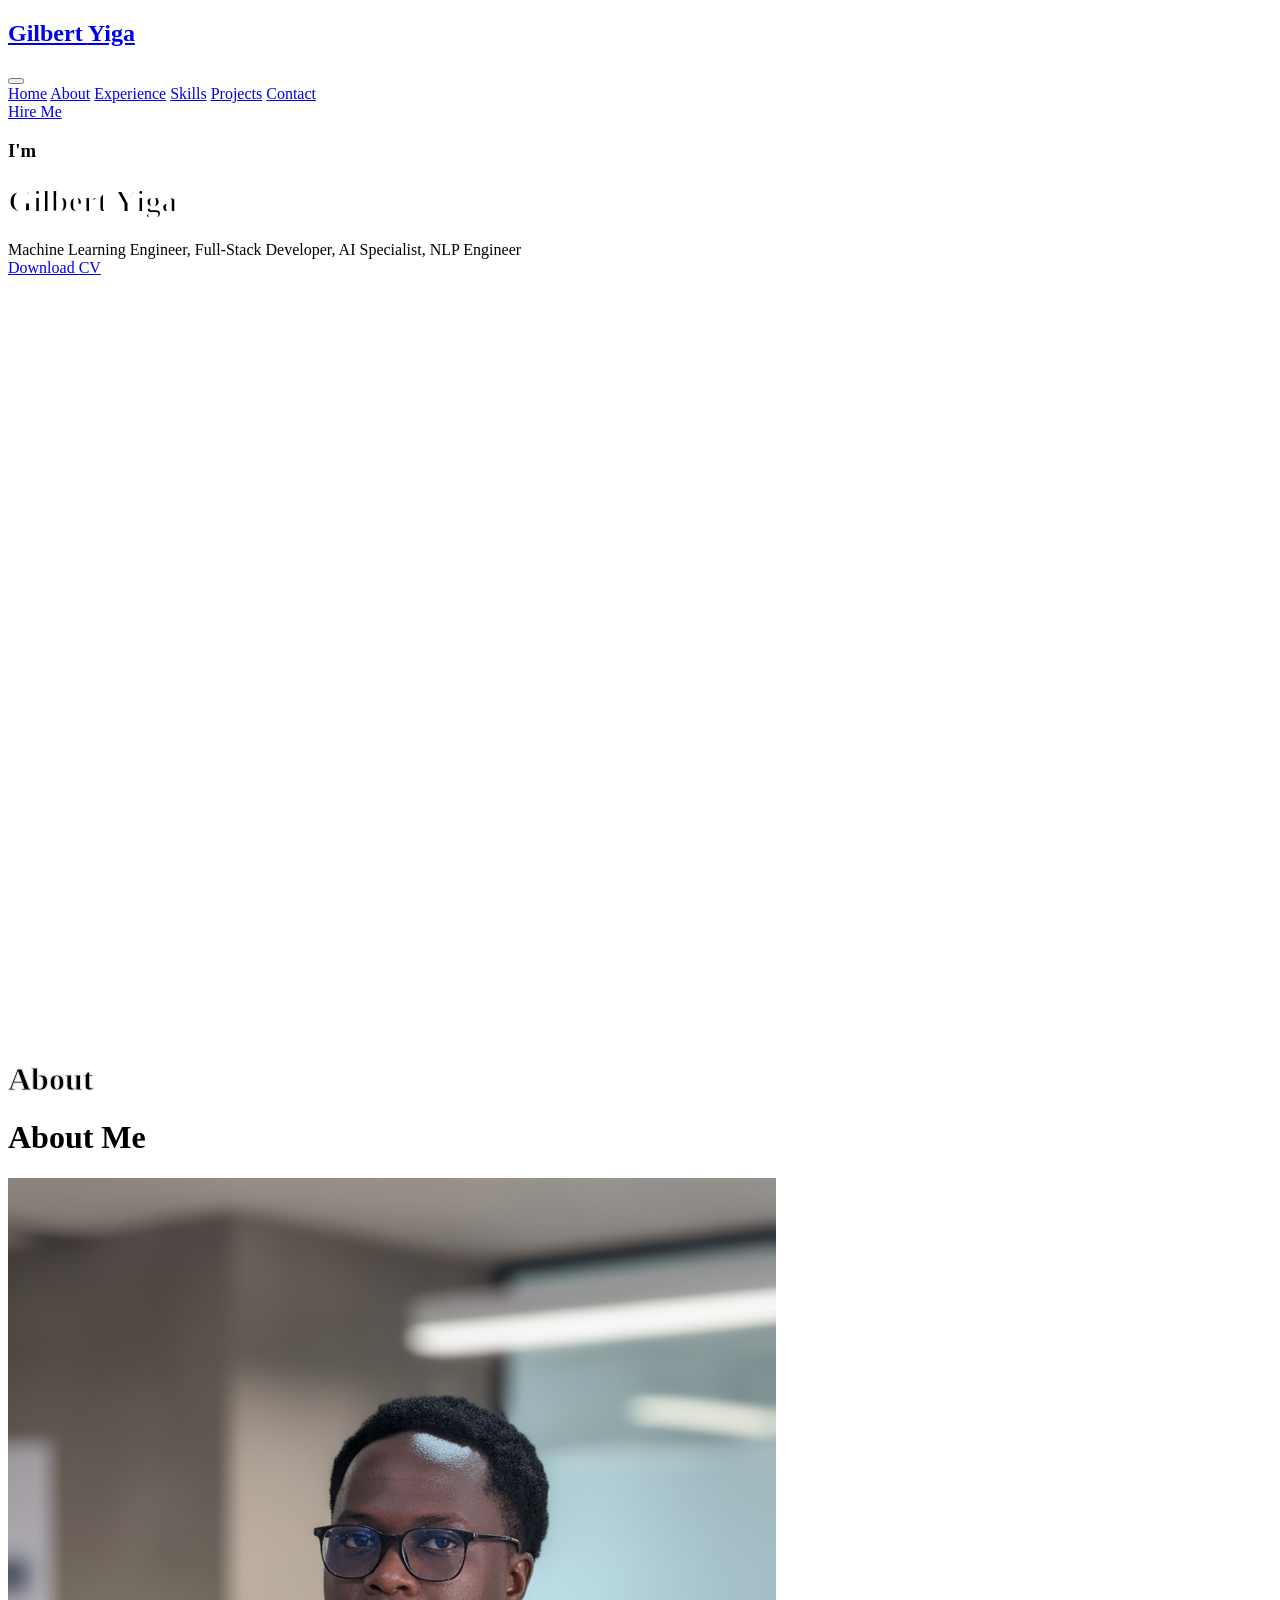
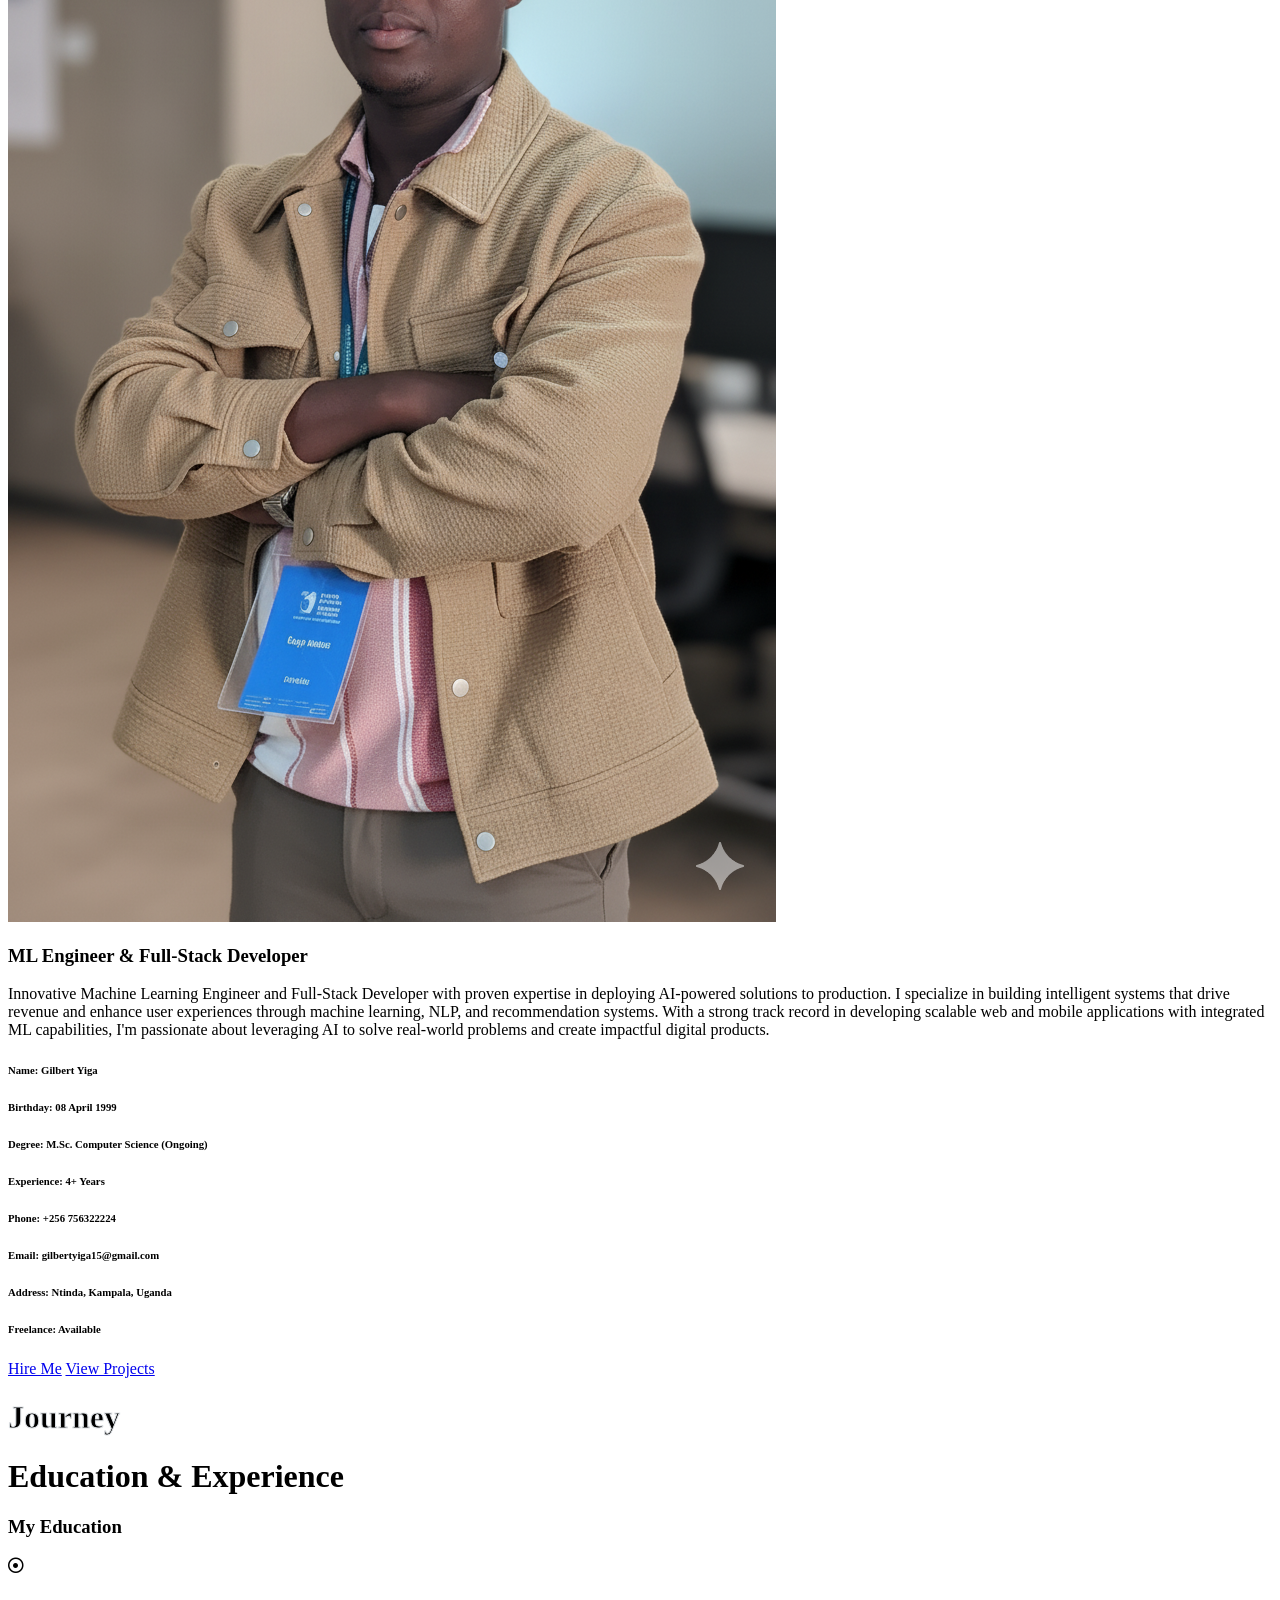
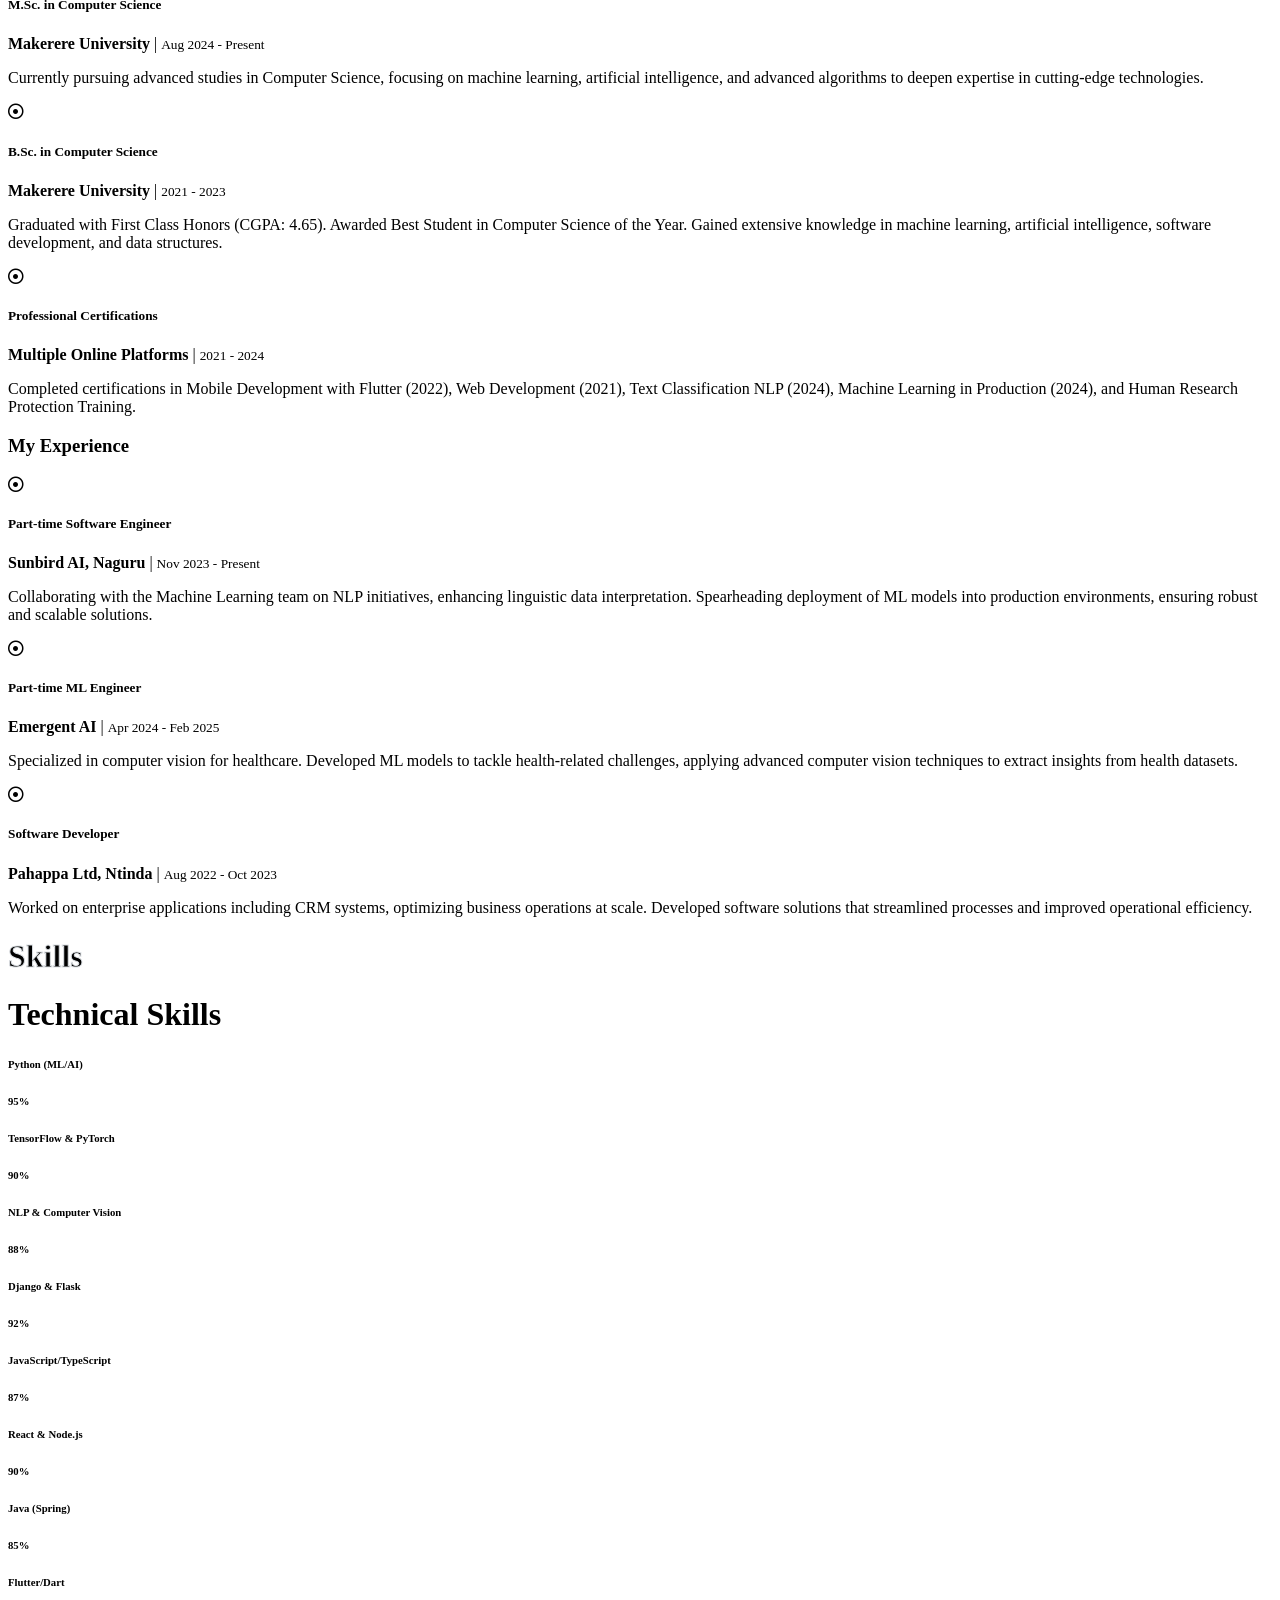
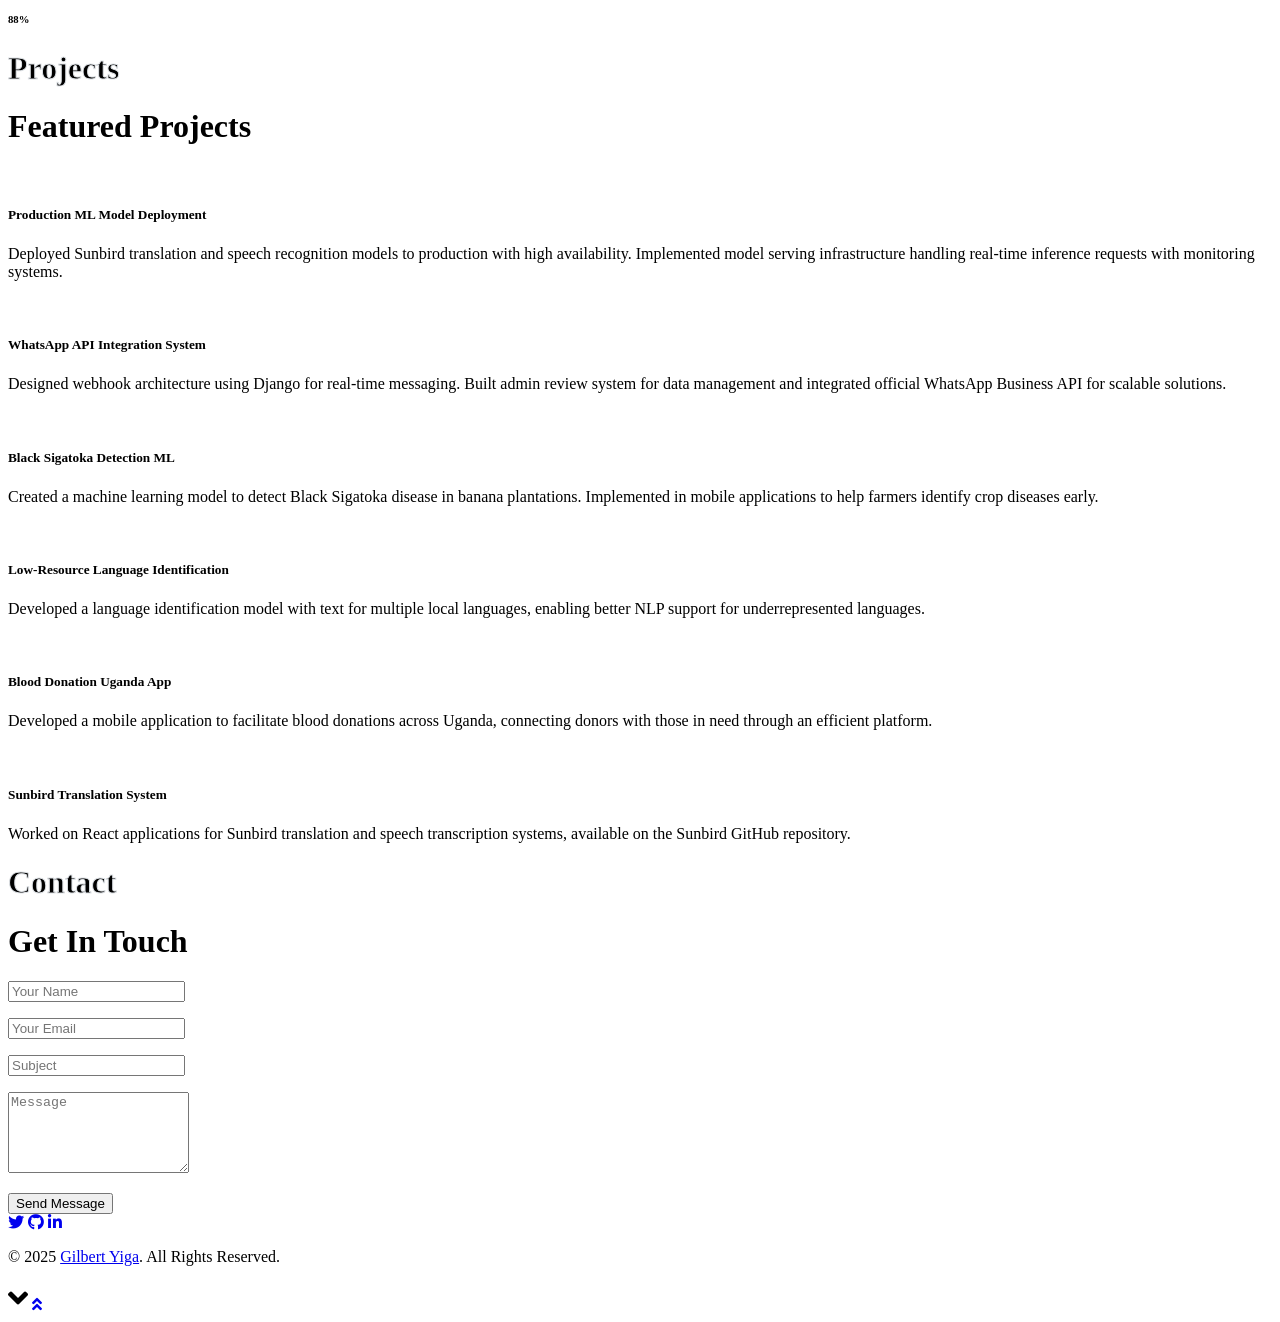
==== index.html @ 53ba6d3b "Photo update" ====
<!DOCTYPE html>
<html lang="en">

<head>
    <meta charset="utf-8">
    <title>Gilbert Yiga - ML Engineer & Full-Stack Developer</title>
    <meta content="width=device-width, initial-scale=1.0" name="viewport">
    <meta content="Gilbert Yiga, Machine Learning Engineer, Full-Stack Developer, AI, Uganda" name="keywords">
    <meta content="Portfolio of Gilbert Yiga - Machine Learning Engineer and Full-Stack Developer specializing in AI-powered solutions" name="description">

    <link href="img/yg.jpg" rel="icon">
    <link rel="preconnect" href="https://fonts.gstatic.com">
    <link href="https://fonts.googleapis.com/css2?family=Roboto:wght@300;400;500;700;900&display=swap" rel="stylesheet"> 
    <link href="https://cdnjs.cloudflare.com/ajax/libs/font-awesome/5.10.0/css/all.min.css" rel="stylesheet">
    <link href="lib/owlcarousel/assets/owl.carousel.min.css" rel="stylesheet">
    <link href="lib/lightbox/css/lightbox.min.css" rel="stylesheet">
    <link href="css/style.css" rel="stylesheet">
</head>

<body data-spy="scroll" data-target=".navbar" data-offset="51">
    <nav class="navbar fixed-top shadow-sm navbar-expand-lg bg-light navbar-light py-3 py-lg-0 px-lg-5">
        <a href="index.html" class="navbar-brand ml-lg-3">
            <h1 class="m-0 display-5"><span class="text-primary">Gilbert </span>Yiga</h1>
        </a>
        <button type="button" class="navbar-toggler" data-toggle="collapse" data-target="#navbarCollapse">
            <span class="navbar-toggler-icon"></span>
        </button>
        <div class="collapse navbar-collapse px-lg-3" id="navbarCollapse">
            <div class="navbar-nav m-auto py-0">
                <a href="#home" class="nav-item nav-link active">Home</a>
                <a href="#about" class="nav-item nav-link">About</a>
                <a href="#qualification" class="nav-item nav-link">Experience</a>
                <a href="#skill" class="nav-item nav-link">Skills</a>
                <a href="#projects" class="nav-item nav-link">Projects</a>
                <a href="#contact" class="nav-item nav-link">Contact</a>
            </div>
            <a href="mailto:gilbertyiga15@gmail.com" class="btn btn-outline-primary d-none d-lg-block">Hire Me</a>
        </div>
    </nav>

    <div class="container-fluid bg-primary d-flex align-items-center mb-5 py-5" id="home" style="min-height: 100vh;">
        <div class="container">
            <div class="row align-items-center">
                <!-- <div class="col-lg-5 px-5 pl-lg-0 pb-5 pb-lg-0">
                    <img class="img-fluid w-100 rounded-circle shadow-sm" src="img/my-head-shot.png" alt="Gilbert Yiga">
                </div> -->
                <div class="col-lg-7 text-center text-lg-left">
                    <h3 class="text-white font-weight-normal mb-3">I'm</h3>
                    <h1 class="display-3 text-uppercase text-primary mb-2" style="-webkit-text-stroke: 2px #ffffff;">Gilbert Yiga</h1>
                    <h1 class="typed-text-output d-inline font-weight-lighter text-white"></h1>
                    <div class="typed-text d-none">Machine Learning Engineer, Full-Stack Developer, AI Specialist, NLP Engineer</div>
                    <div class="d-flex align-items-center justify-content-center justify-content-lg-start pt-5">
                        <a href="yigagilbert_resume.pdf" class="btn btn-outline-light mr-5" download>Download CV</a>
                    </div>
                </div>
            </div>
        </div>
    </div>

    <div class="container-fluid py-5" id="about">
        <div class="container">
            <div class="position-relative d-flex align-items-center justify-content-center">
                <h1 class="display-1 text-uppercase text-white" style="-webkit-text-stroke: 1px #dee2e6;">About</h1>
                <h1 class="position-absolute text-uppercase text-primary">About Me</h1>
            </div>
            <div class="row align-items-center">
                <div class="col-lg-5 pb-4 pb-lg-0">
                    <img class="img-fluid rounded w-100" src="img/my-head-shot.png" alt="Gilbert Yiga">
                </div>
                <div class="col-lg-7">
                    <h3 class="mb-4">ML Engineer & Full-Stack Developer</h3>
                    <p>Innovative Machine Learning Engineer and Full-Stack Developer with proven expertise in deploying AI-powered solutions to production. I specialize in building intelligent systems that drive revenue and enhance user experiences through machine learning, NLP, and recommendation systems. With a strong track record in developing scalable web and mobile applications with integrated ML capabilities, I'm passionate about leveraging AI to solve real-world problems and create impactful digital products.</p>
                    <div class="row mb-3">
                        <div class="col-sm-6 py-2"><h6>Name: <span class="text-secondary">Gilbert Yiga</span></h6></div>
                        <div class="col-sm-6 py-2"><h6>Birthday: <span class="text-secondary">08 April 1999</span></h6></div>
                        <div class="col-sm-6 py-2"><h6>Degree: <span class="text-secondary">M.Sc. Computer Science (Ongoing)</span></h6></div>
                        <div class="col-sm-6 py-2"><h6>Experience: <span class="text-secondary">4+ Years</span></h6></div>
                        <div class="col-sm-6 py-2"><h6>Phone: <span class="text-secondary">+256 756322224</span></h6></div>
                        <div class="col-sm-6 py-2"><h6>Email: <span class="text-secondary">gilbertyiga15@gmail.com</span></h6></div>
                        <div class="col-sm-6 py-2"><h6>Address: <span class="text-secondary">Ntinda, Kampala, Uganda</span></h6></div>
                        <div class="col-sm-6 py-2"><h6>Freelance: <span class="text-secondary">Available</span></h6></div>
                    </div>
                    <a href="mailto:gilbertyiga15@gmail.com" class="btn btn-outline-primary mr-4">Hire Me</a>
                    <a href="#projects" class="btn btn-outline-primary">View Projects</a>
                </div>
            </div>
        </div>
    </div>

    <div class="container-fluid py-5" id="qualification">
        <div class="container">
            <div class="position-relative d-flex align-items-center justify-content-center">
                <h1 class="display-1 text-uppercase text-white" style="-webkit-text-stroke: 1px #dee2e6;">Journey</h1>
                <h1 class="position-absolute text-uppercase text-primary">Education & Experience</h1>
            </div>
            <div class="row align-items-center">
                <div class="col-lg-6">
                    <h3 class="mb-4">My Education</h3>
                    <div class="border-left border-primary pt-2 pl-4 ml-2">
                        <div class="position-relative mb-4">
                            <i class="far fa-dot-circle text-primary position-absolute" style="top: 2px; left: -32px;"></i>
                            <h5 class="font-weight-bold mb-1">M.Sc. in Computer Science</h5>
                            <p class="mb-2"><strong>Makerere University</strong> | <small>Aug 2024 - Present</small></p>
                            <p>Currently pursuing advanced studies in Computer Science, focusing on machine learning, artificial intelligence, and advanced algorithms to deepen expertise in cutting-edge technologies.</p>
                        </div>
                        <div class="position-relative mb-4">
                            <i class="far fa-dot-circle text-primary position-absolute" style="top: 2px; left: -32px;"></i>
                            <h5 class="font-weight-bold mb-1">B.Sc. in Computer Science</h5>
                            <p class="mb-2"><strong>Makerere University</strong> | <small>2021 - 2023</small></p>
                            <p>Graduated with First Class Honors (CGPA: 4.65). Awarded Best Student in Computer Science of the Year. Gained extensive knowledge in machine learning, artificial intelligence, software development, and data structures.</p>
                        </div>
                        <div class="position-relative mb-4">
                            <i class="far fa-dot-circle text-primary position-absolute" style="top: 2px; left: -32px;"></i>
                            <h5 class="font-weight-bold mb-1">Professional Certifications</h5>
                            <p class="mb-2"><strong>Multiple Online Platforms</strong> | <small>2021 - 2024</small></p>
                            <p>Completed certifications in Mobile Development with Flutter (2022), Web Development (2021), Text Classification NLP (2024), Machine Learning in Production (2024), and Human Research Protection Training.</p>
                        </div>
                    </div>
                </div>
                <div class="col-lg-6">
                    <h3 class="mb-4">My Experience</h3>
                    <div class="border-left border-primary pt-2 pl-4 ml-2">
                        <div class="position-relative mb-4">
                            <i class="far fa-dot-circle text-primary position-absolute" style="top: 2px; left: -32px;"></i>
                            <h5 class="font-weight-bold mb-1">Part-time Software Engineer</h5>
                            <p class="mb-2"><strong>Sunbird AI, Naguru</strong> | <small>Nov 2023 - Present</small></p>
                            <p>Collaborating with the Machine Learning team on NLP initiatives, enhancing linguistic data interpretation. Spearheading deployment of ML models into production environments, ensuring robust and scalable solutions.</p>
                        </div>
                        <div class="position-relative mb-4">
                            <i class="far fa-dot-circle text-primary position-absolute" style="top: 2px; left: -32px;"></i>
                            <h5 class="font-weight-bold mb-1">Part-time ML Engineer</h5>
                            <p class="mb-2"><strong>Emergent AI</strong> | <small>Apr 2024 - Feb 2025</small></p>
                            <p>Specialized in computer vision for healthcare. Developed ML models to tackle health-related challenges, applying advanced computer vision techniques to extract insights from health datasets.</p>
                        </div>
                        <div class="position-relative mb-4">
                            <i class="far fa-dot-circle text-primary position-absolute" style="top: 2px; left: -32px;"></i>
                            <h5 class="font-weight-bold mb-1">Software Developer</h5>
                            <p class="mb-2"><strong>Pahappa Ltd, Ntinda</strong> | <small>Aug 2022 - Oct 2023</small></p>
                            <p>Worked on enterprise applications including CRM systems, optimizing business operations at scale. Developed software solutions that streamlined processes and improved operational efficiency.</p>
                        </div>
                    </div>
                </div>
            </div>
        </div>
    </div>

    <div class="container-fluid py-5" id="skill">
        <div class="container">
            <div class="position-relative d-flex align-items-center justify-content-center">
                <h1 class="display-1 text-uppercase text-white" style="-webkit-text-stroke: 1px #dee2e6;">Skills</h1>
                <h1 class="position-absolute text-uppercase text-primary">Technical Skills</h1>
            </div>
            <div class="row align-items-center">
                <div class="col-md-6">
                    <div class="skill mb-4">
                        <div class="d-flex justify-content-between">
                            <h6 class="font-weight-bold">Python (ML/AI)</h6>
                            <h6 class="font-weight-bold">95%</h6>
                        </div>
                        <div class="progress">
                            <div class="progress-bar bg-primary" role="progressbar" aria-valuenow="95" aria-valuemin="0" aria-valuemax="100"></div>
                        </div>
                    </div>
                    <div class="skill mb-4">
                        <div class="d-flex justify-content-between">
                            <h6 class="font-weight-bold">TensorFlow & PyTorch</h6>
                            <h6 class="font-weight-bold">90%</h6>
                        </div>
                        <div class="progress">
                            <div class="progress-bar bg-warning" role="progressbar" aria-valuenow="90" aria-valuemin="0" aria-valuemax="100"></div>
                        </div>
                    </div>
                    <div class="skill mb-4">
                        <div class="d-flex justify-content-between">
                            <h6 class="font-weight-bold">NLP & Computer Vision</h6>
                            <h6 class="font-weight-bold">88%</h6>
                        </div>
                        <div class="progress">
                            <div class="progress-bar bg-danger" role="progressbar" aria-valuenow="88" aria-valuemin="0" aria-valuemax="100"></div>
                        </div>
                    </div>
                    <div class="skill mb-4">
                        <div class="d-flex justify-content-between">
                            <h6 class="font-weight-bold">Django & Flask</h6>
                            <h6 class="font-weight-bold">92%</h6>
                        </div>
                        <div class="progress">
                            <div class="progress-bar bg-primary" role="progressbar" aria-valuenow="92" aria-valuemin="0" aria-valuemax="100"></div>
                        </div>
                    </div>
                </div>
                <div class="col-md-6">
                    <div class="skill mb-4">
                        <div class="d-flex justify-content-between">
                            <h6 class="font-weight-bold">JavaScript/TypeScript</h6>
                            <h6 class="font-weight-bold">87%</h6>
                        </div>
                        <div class="progress">
                            <div class="progress-bar bg-danger" role="progressbar" aria-valuenow="87" aria-valuemin="0" aria-valuemax="100"></div>
                        </div>
                    </div>
                    <div class="skill mb-4">
                        <div class="d-flex justify-content-between">
                            <h6 class="font-weight-bold">React & Node.js</h6>
                            <h6 class="font-weight-bold">90%</h6>
                        </div>
                        <div class="progress">
                            <div class="progress-bar bg-dark" role="progressbar" aria-valuenow="90" aria-valuemin="0" aria-valuemax="100"></div>
                        </div>
                    </div>
                    <div class="skill mb-4">
                        <div class="d-flex justify-content-between">
                            <h6 class="font-weight-bold">Java (Spring)</h6>
                            <h6 class="font-weight-bold">85%</h6>
                        </div>
                        <div class="progress">
                            <div class="progress-bar bg-info" role="progressbar" aria-valuenow="85" aria-valuemin="0" aria-valuemax="100"></div>
                        </div>
                    </div>
                    <div class="skill mb-4">
                        <div class="d-flex justify-content-between">
                            <h6 class="font-weight-bold">Flutter/Dart</h6>
                            <h6 class="font-weight-bold">88%</h6>
                        </div>
                        <div class="progress">
                            <div class="progress-bar bg-primary" role="progressbar" aria-valuenow="88" aria-valuemin="0" aria-valuemax="100"></div>
                        </div>
                    </div>
                </div>
            </div>
        </div>
    </div>

    <div class="container-fluid pt-5 pb-3" id="projects">
        <div class="container">
            <div class="position-relative d-flex align-items-center justify-content-center">
                <h1 class="display-1 text-uppercase text-white" style="-webkit-text-stroke: 1px #dee2e6;">Projects</h1>
                <h1 class="position-absolute text-uppercase text-primary">Featured Projects</h1>
            </div>
            <div class="row">
                <div class="col-lg-4 mb-5">
                    <div class="position-relative mb-4">
                        <img class="img-fluid rounded w-100" src="img/blog-1.jpg" alt="">
                    </div>
                    <h5 class="font-weight-medium mb-3">Production ML Model Deployment</h5>
                    <p>Deployed Sunbird translation and speech recognition models to production with high availability. Implemented model serving infrastructure handling real-time inference requests with monitoring systems.</p>
                </div>
                <div class="col-lg-4 mb-5">
                    <div class="position-relative mb-4">
                        <img class="img-fluid rounded w-100" src="img/blog-2.jpg" alt="">
                    </div>
                    <h5 class="font-weight-medium mb-3">WhatsApp API Integration System</h5>
                    <p>Designed webhook architecture using Django for real-time messaging. Built admin review system for data management and integrated official WhatsApp Business API for scalable solutions.</p>
                </div>
                <div class="col-lg-4 mb-5">
                    <div class="position-relative mb-4">
                        <img class="img-fluid rounded w-100" src="img/blog-3.jpg" alt="">
                    </div>
                    <h5 class="font-weight-medium mb-3">Black Sigatoka Detection ML</h5>
                    <p>Created a machine learning model to detect Black Sigatoka disease in banana plantations. Implemented in mobile applications to help farmers identify crop diseases early.</p>
                </div>
                <div class="col-lg-4 mb-5">
                    <div class="position-relative mb-4">
                        <img class="img-fluid rounded w-100" src="img/portfolio-4.jpg" alt="">
                    </div>
                    <h5 class="font-weight-medium mb-3">Low-Resource Language Identification</h5>
                    <p>Developed a language identification model with text for multiple local languages, enabling better NLP support for underrepresented languages.</p>
                </div>
                <div class="col-lg-4 mb-5">
                    <div class="position-relative mb-4">
                        <img class="img-fluid rounded w-100" src="img/portfolio-5.jpg" alt="">
                    </div>
                    <h5 class="font-weight-medium mb-3">Blood Donation Uganda App</h5>
                    <p>Developed a mobile application to facilitate blood donations across Uganda, connecting donors with those in need through an efficient platform.</p>
                </div>
                <div class="col-lg-4 mb-5">
                    <div class="position-relative mb-4">
                        <img class="img-fluid rounded w-100" src="img/portfolio-6.jpg" alt="">
                    </div>
                    <h5 class="font-weight-medium mb-3">Sunbird Translation System</h5>
                    <p>Worked on React applications for Sunbird translation and speech transcription systems, available on the Sunbird GitHub repository.</p>
                </div>
            </div>
        </div>
    </div>

    <div class="container-fluid py-5" id="contact">
        <div class="container">
            <div class="position-relative d-flex align-items-center justify-content-center">
                <h1 class="display-1 text-uppercase text-white" style="-webkit-text-stroke: 1px #dee2e6;">Contact</h1>
                <h1 class="position-absolute text-uppercase text-primary">Get In Touch</h1>
            </div>
            <div class="row justify-content-center">
                <div class="col-lg-8">
                    <div class="contact-form text-center">
                        <div id="success"></div>
                        <form name="sentMessage" id="contactForm" novalidate="novalidate">
                            <div class="form-row">
                                <div class="control-group col-sm-6">
                                    <input type="text" class="form-control p-4" id="name" placeholder="Your Name"
                                        required="required" data-validation-required-message="Please enter your name" />
                                    <p class="help-block text-danger"></p>
                                </div>
                                <div class="control-group col-sm-6">
                                    <input type="email" class="form-control p-4" id="email" placeholder="Your Email"
                                        required="required" data-validation-required-message="Please enter your email" />
                                    <p class="help-block text-danger"></p>
                                </div>
                            </div>
                            <div class="control-group">
                                <input type="text" class="form-control p-4" id="subject" placeholder="Subject"
                                    required="required" data-validation-required-message="Please enter a subject" />
                                <p class="help-block text-danger"></p>
                            </div>
                            <div class="control-group">
                                <textarea class="form-control py-3 px-4" rows="5" id="message" placeholder="Message"
                                    required="required"
                                    data-validation-required-message="Please enter your message"></textarea>
                                <p class="help-block text-danger"></p>
                            </div>
                            <div>
                                <button class="btn btn-outline-primary" type="submit" id="sendMessageButton">Send Message</button>
                            </div>
                        </form>
                    </div>
                </div>
            </div>
        </div>
    </div>

    <div class="container-fluid bg-primary text-white mt-5 py-5 px-sm-3 px-md-5">
        <div class="container text-center py-5">
            <div class="d-flex justify-content-center mb-4">
                <a class="btn btn-light btn-social mr-2" href="https://x.com/gilbert_yiga_" target="_blank"><i class="fab fa-twitter"></i></a>
                <a class="btn btn-light btn-social mr-2" href="https://github.com/yigagilbert" target="_blank"><i class="fab fa-github"></i></a>
                <a class="btn btn-light btn-social mr-2" href="https://www.linkedin.com/in/yiga-gilbert-a5ab6b239/" target="_blank"><i class="fab fa-linkedin-in"></i></a>
            </div>
            <p class="m-0">&copy; 2025 <a class="text-white font-weight-bold" href="#">Gilbert Yiga</a>. All Rights Reserved.</p>
        </div>
    </div>

    <i class="fa fa-2x fa-angle-down text-white scroll-to-bottom"></i>
    <a href="#" class="btn btn-outline-dark px-0 back-to-top"><i class="fa fa-angle-double-up"></i></a>

    <script src="https://code.jquery.com/jquery-3.4.1.min.js"></script>
    <script src="https://stackpath.bootstrapcdn.com/bootstrap/4.4.1/js/bootstrap.bundle.min.js"></script>
    <script src="https://cdn.jsdelivr.net/npm/@emailjs/browser@3/dist/email.min.js"></script>
    <script src="lib/typed/typed.min.js"></script>
    <script src="lib/easing/easing.min.js"></script>
    <script src="lib/waypoints/waypoints.min.js"></script>
    <script src="lib/owlcarousel/owl.carousel.min.js"></script>
    <script src="lib/isotope/isotope.pkgd.min.js"></script>
    <script src="lib/lightbox/js/lightbox.min.js"></script>
    <script src="mail/jqBootstrapValidation.min.js"></script>
    <script src="mail/contact.js"></script>
    <script src="js/main.js"></script>
</body>

</html>
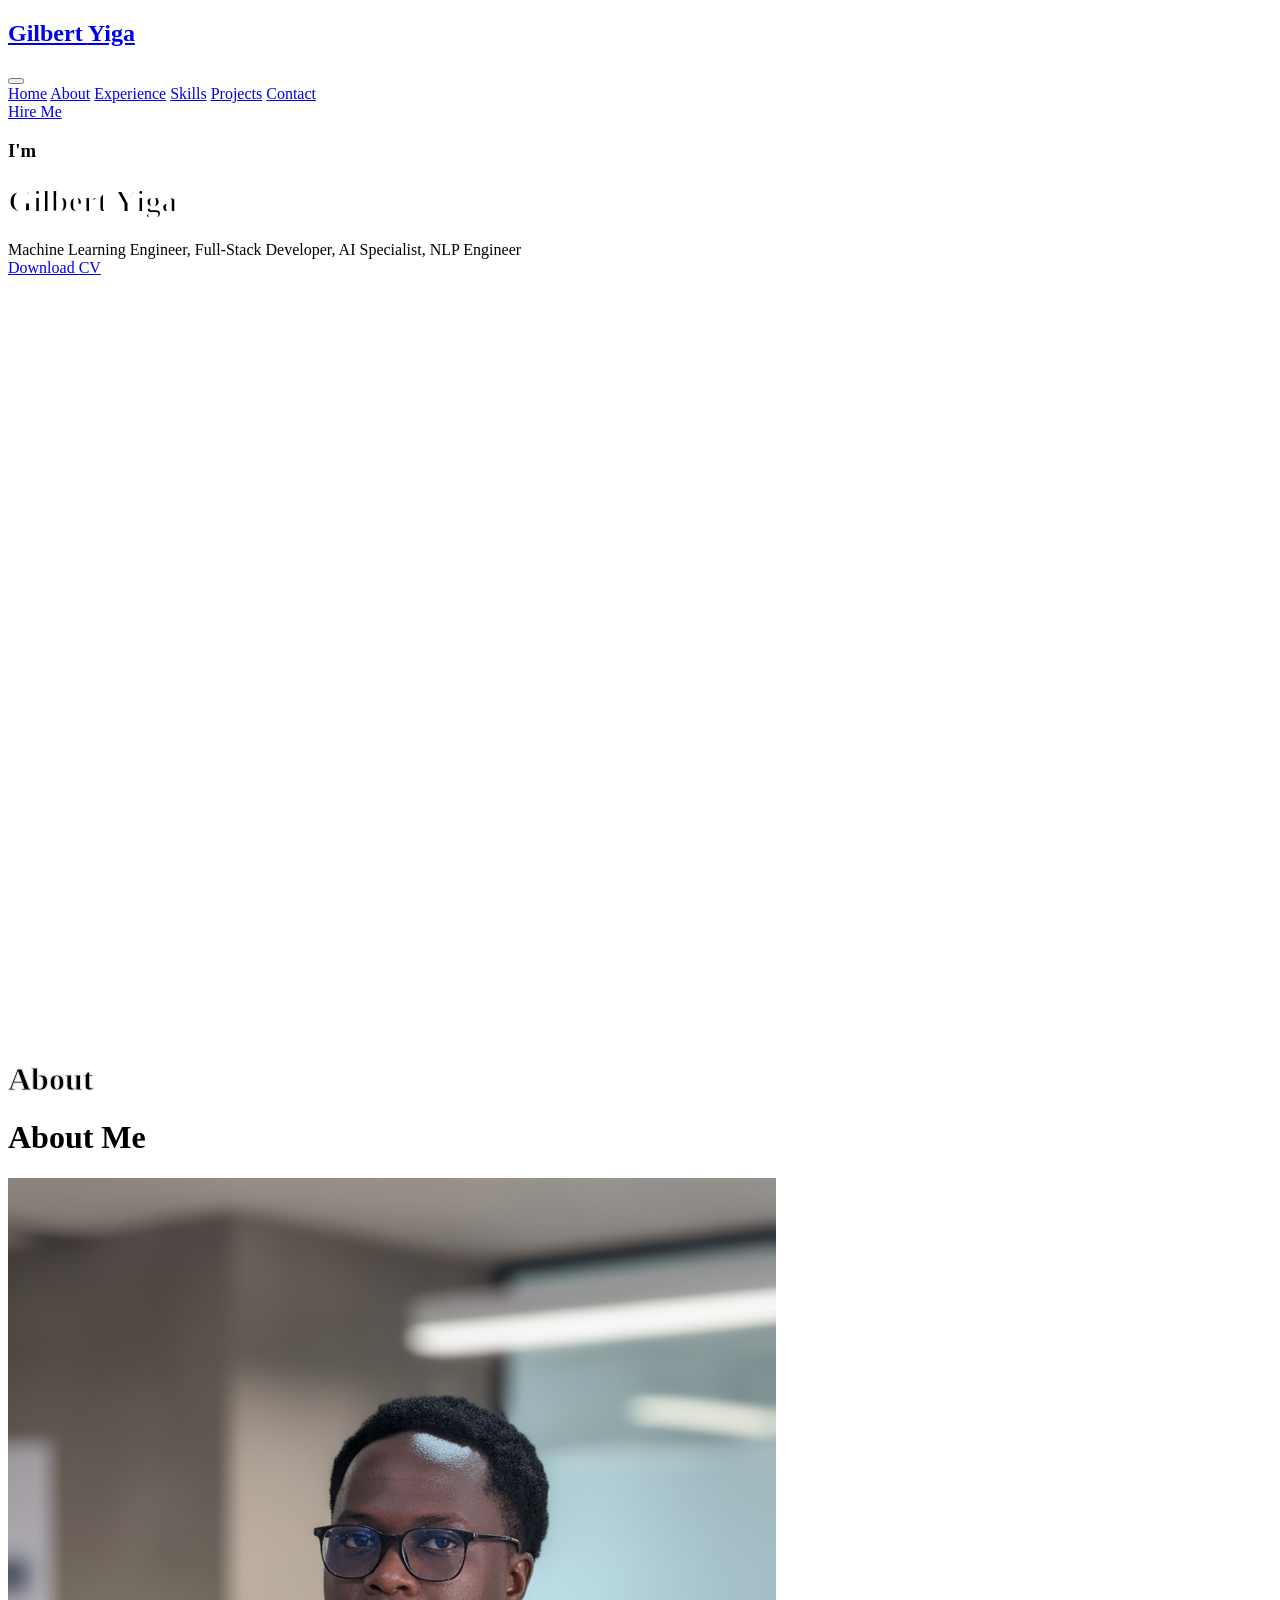
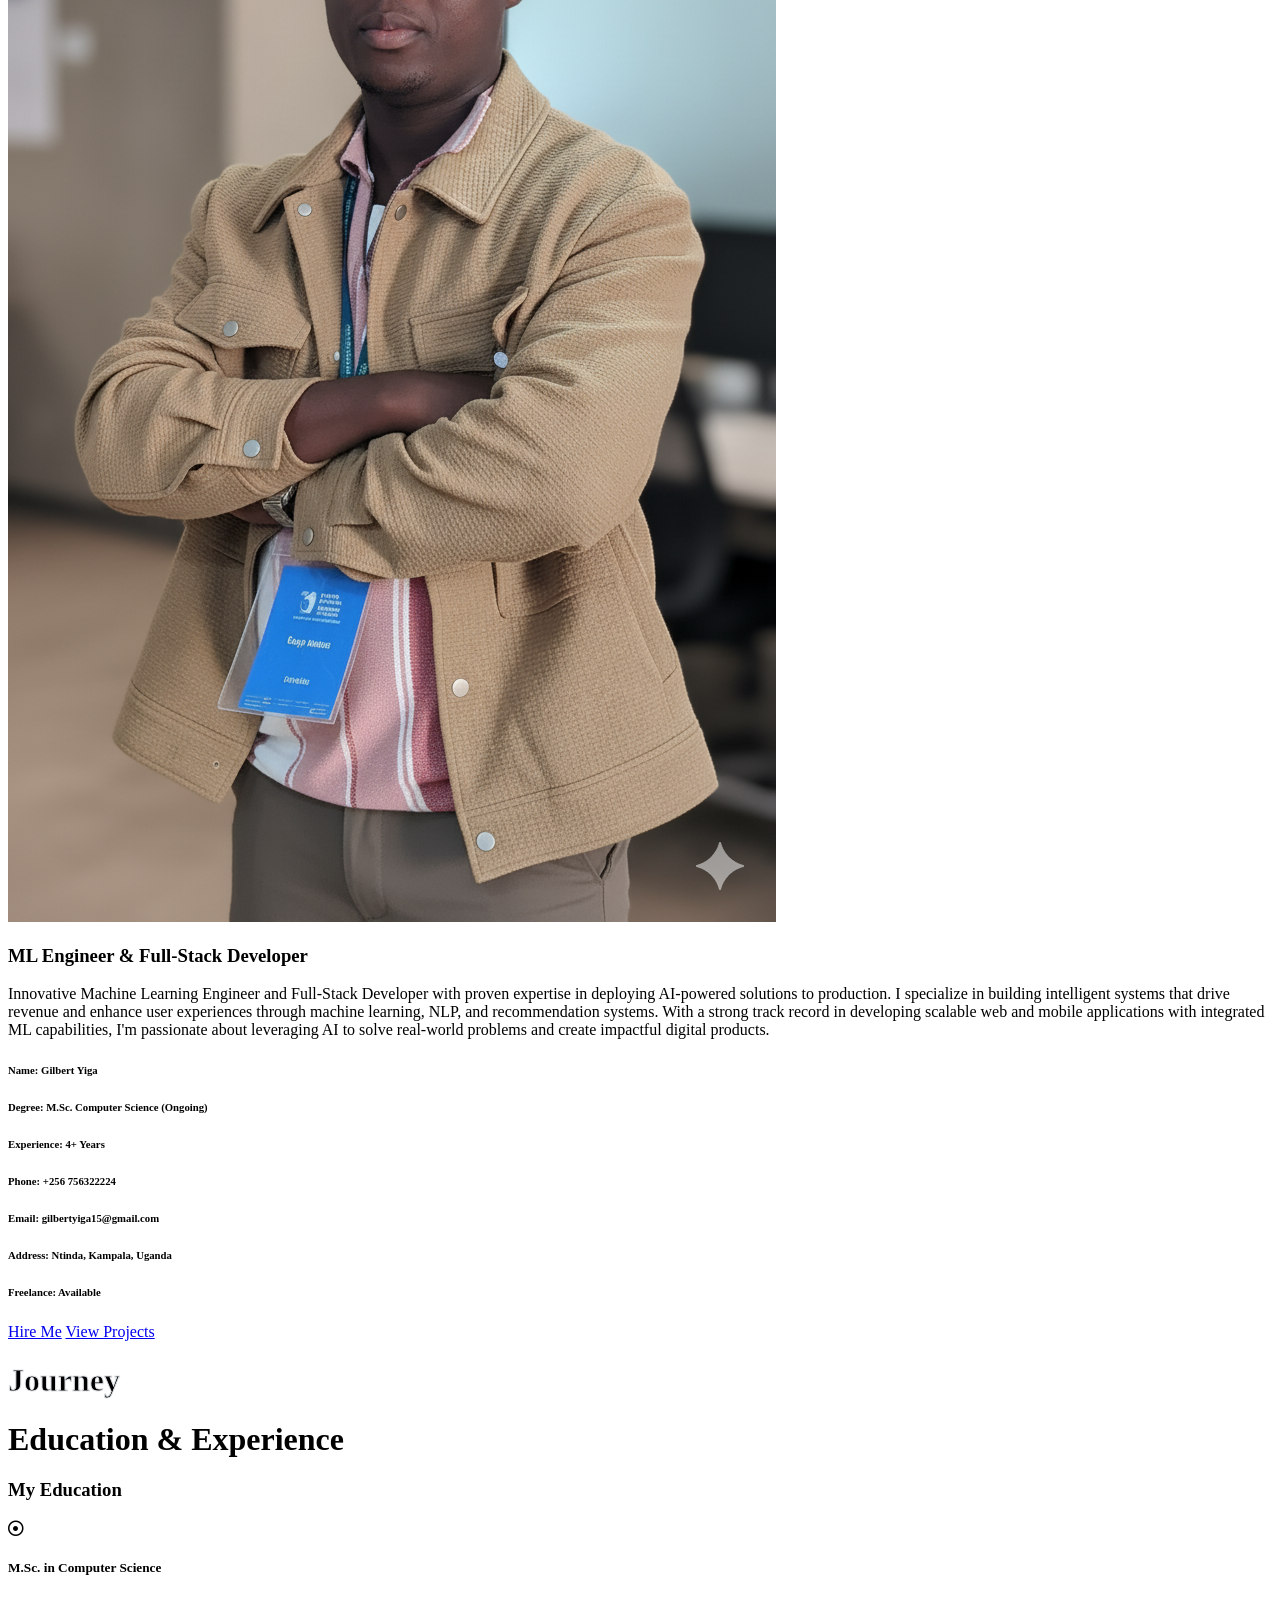
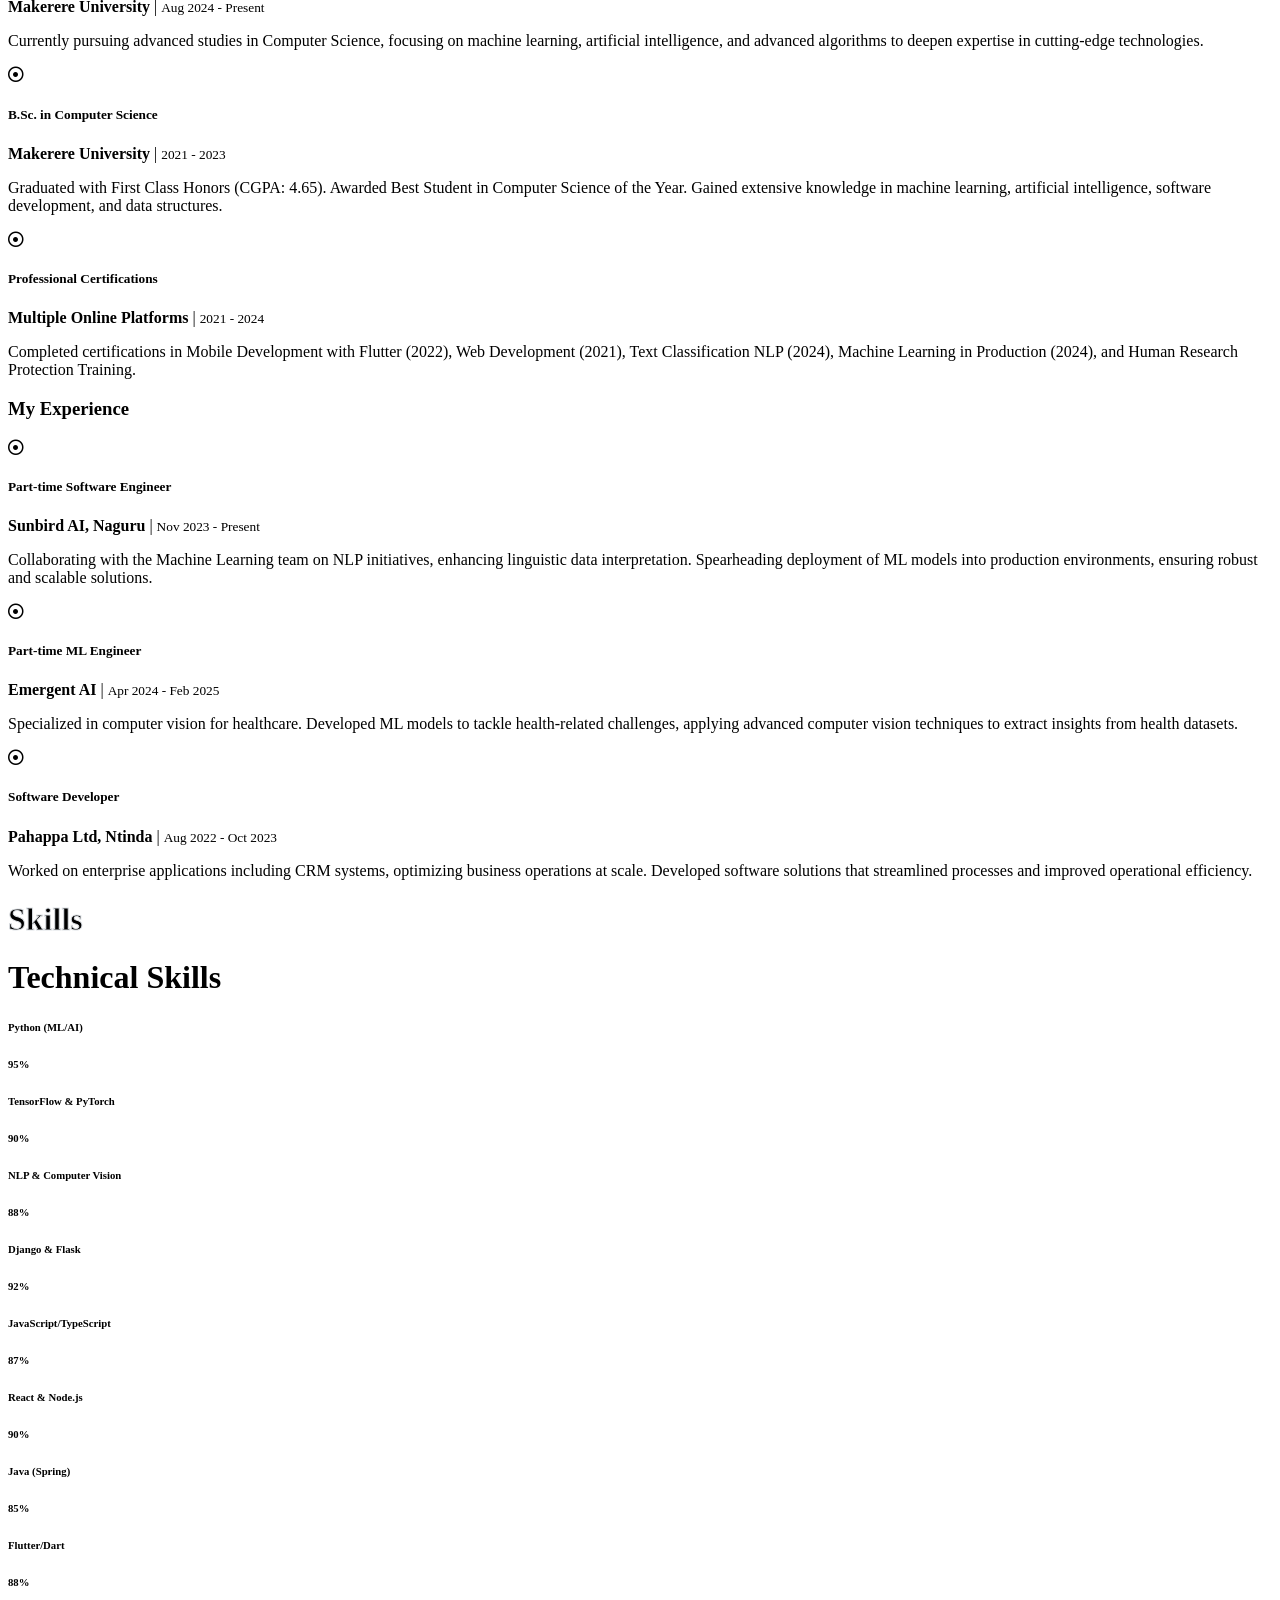
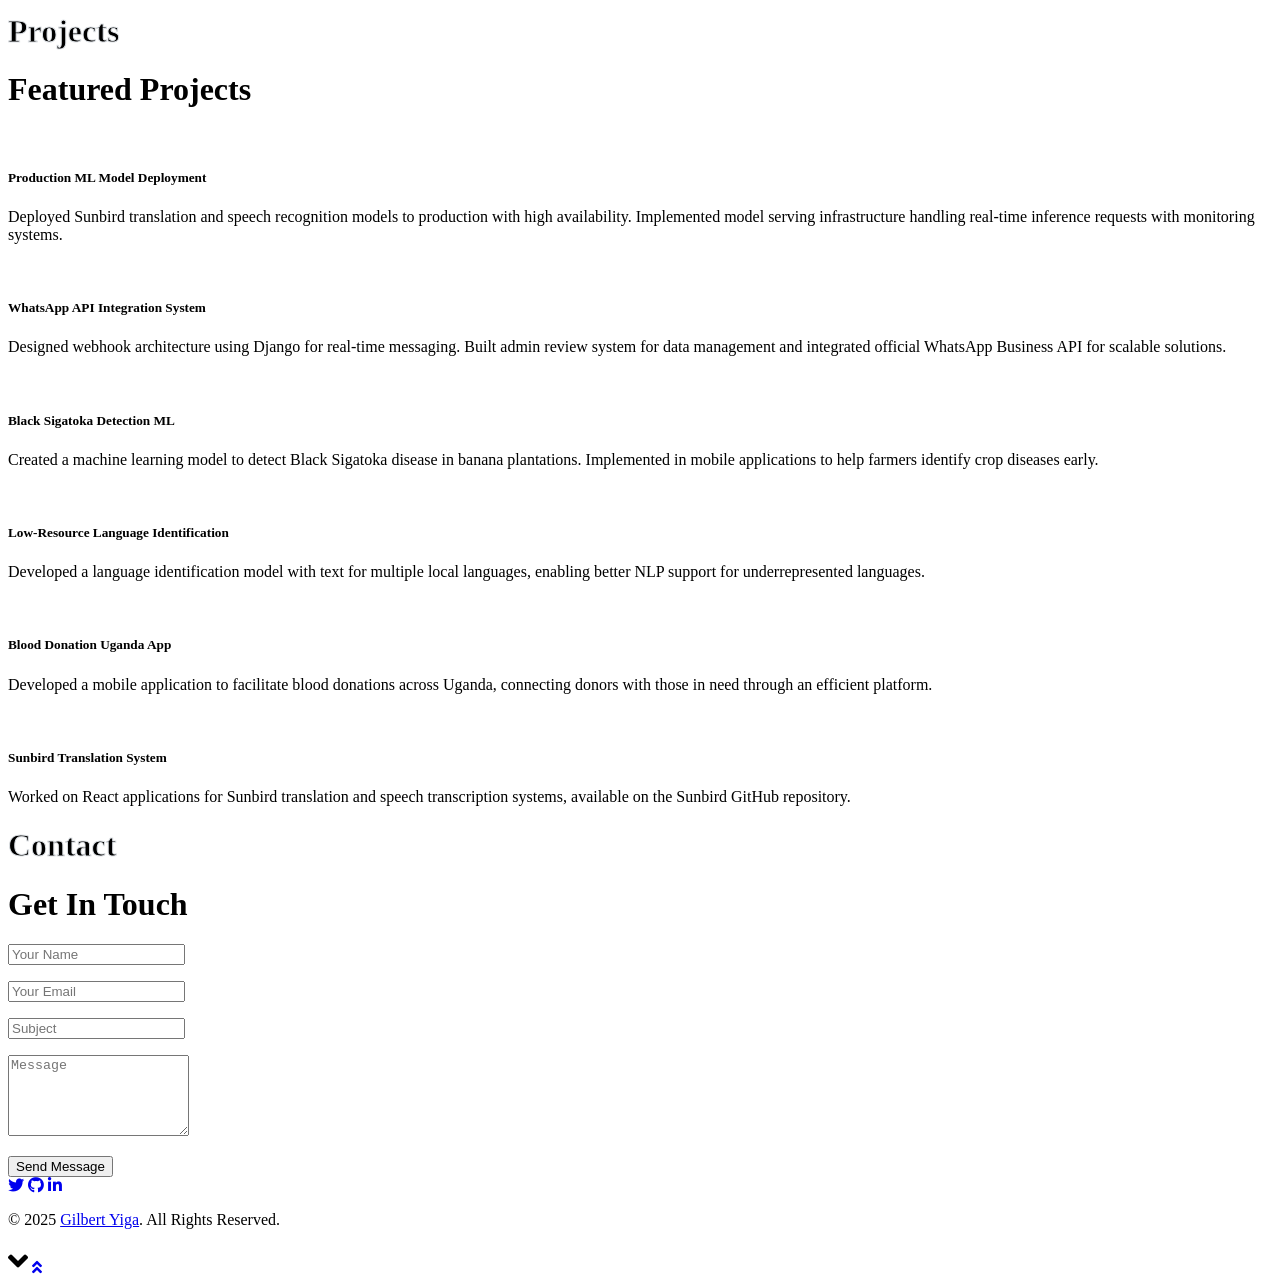
==== commit 4e67e1fe: "Photo update" ====
--- a/index.html
+++ b/index.html
@@ -72,7 +72,6 @@
                     <p>Innovative Machine Learning Engineer and Full-Stack Developer with proven expertise in deploying AI-powered solutions to production. I specialize in building intelligent systems that drive revenue and enhance user experiences through machine learning, NLP, and recommendation systems. With a strong track record in developing scalable web and mobile applications with integrated ML capabilities, I'm passionate about leveraging AI to solve real-world problems and create impactful digital products.</p>
                     <div class="row mb-3">
                         <div class="col-sm-6 py-2"><h6>Name: <span class="text-secondary">Gilbert Yiga</span></h6></div>
-                        <div class="col-sm-6 py-2"><h6>Birthday: <span class="text-secondary">08 April 1999</span></h6></div>
                         <div class="col-sm-6 py-2"><h6>Degree: <span class="text-secondary">M.Sc. Computer Science (Ongoing)</span></h6></div>
                         <div class="col-sm-6 py-2"><h6>Experience: <span class="text-secondary">4+ Years</span></h6></div>
                         <div class="col-sm-6 py-2"><h6>Phone: <span class="text-secondary">+256 756322224</span></h6></div>
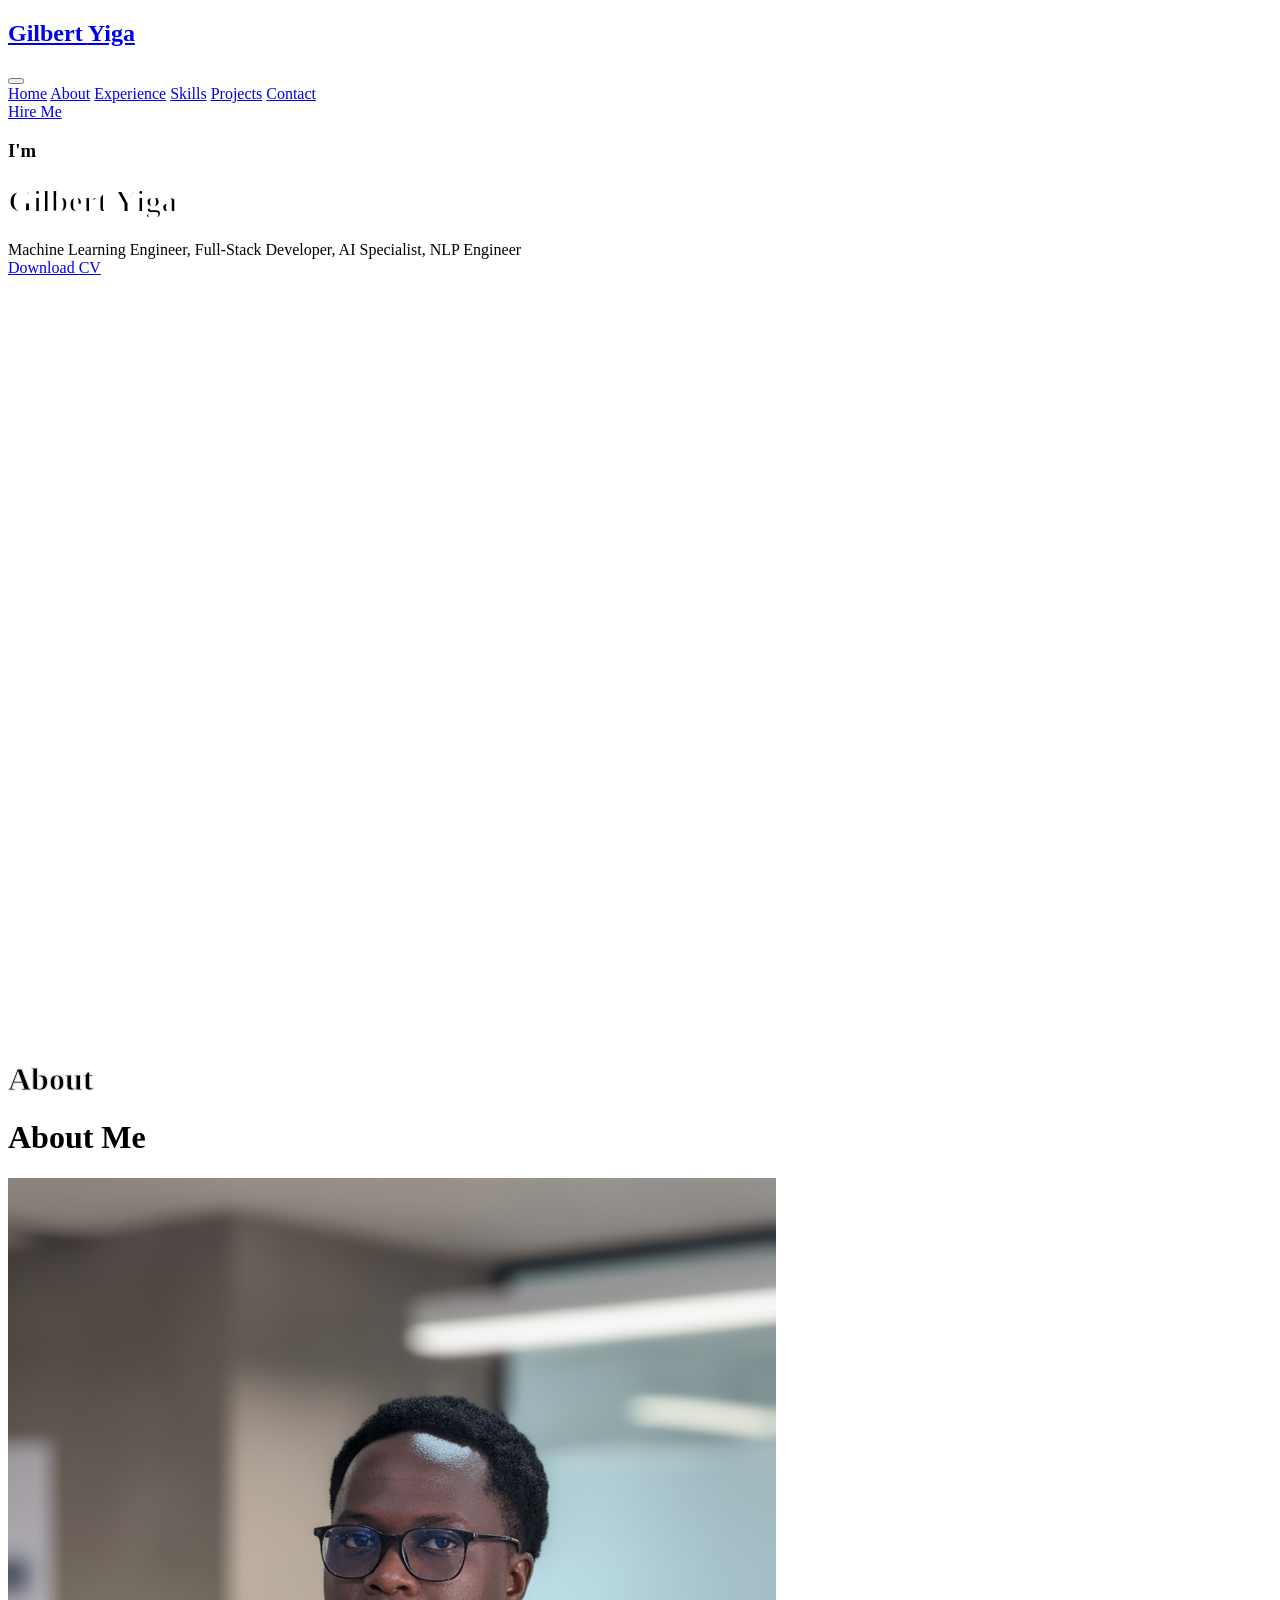
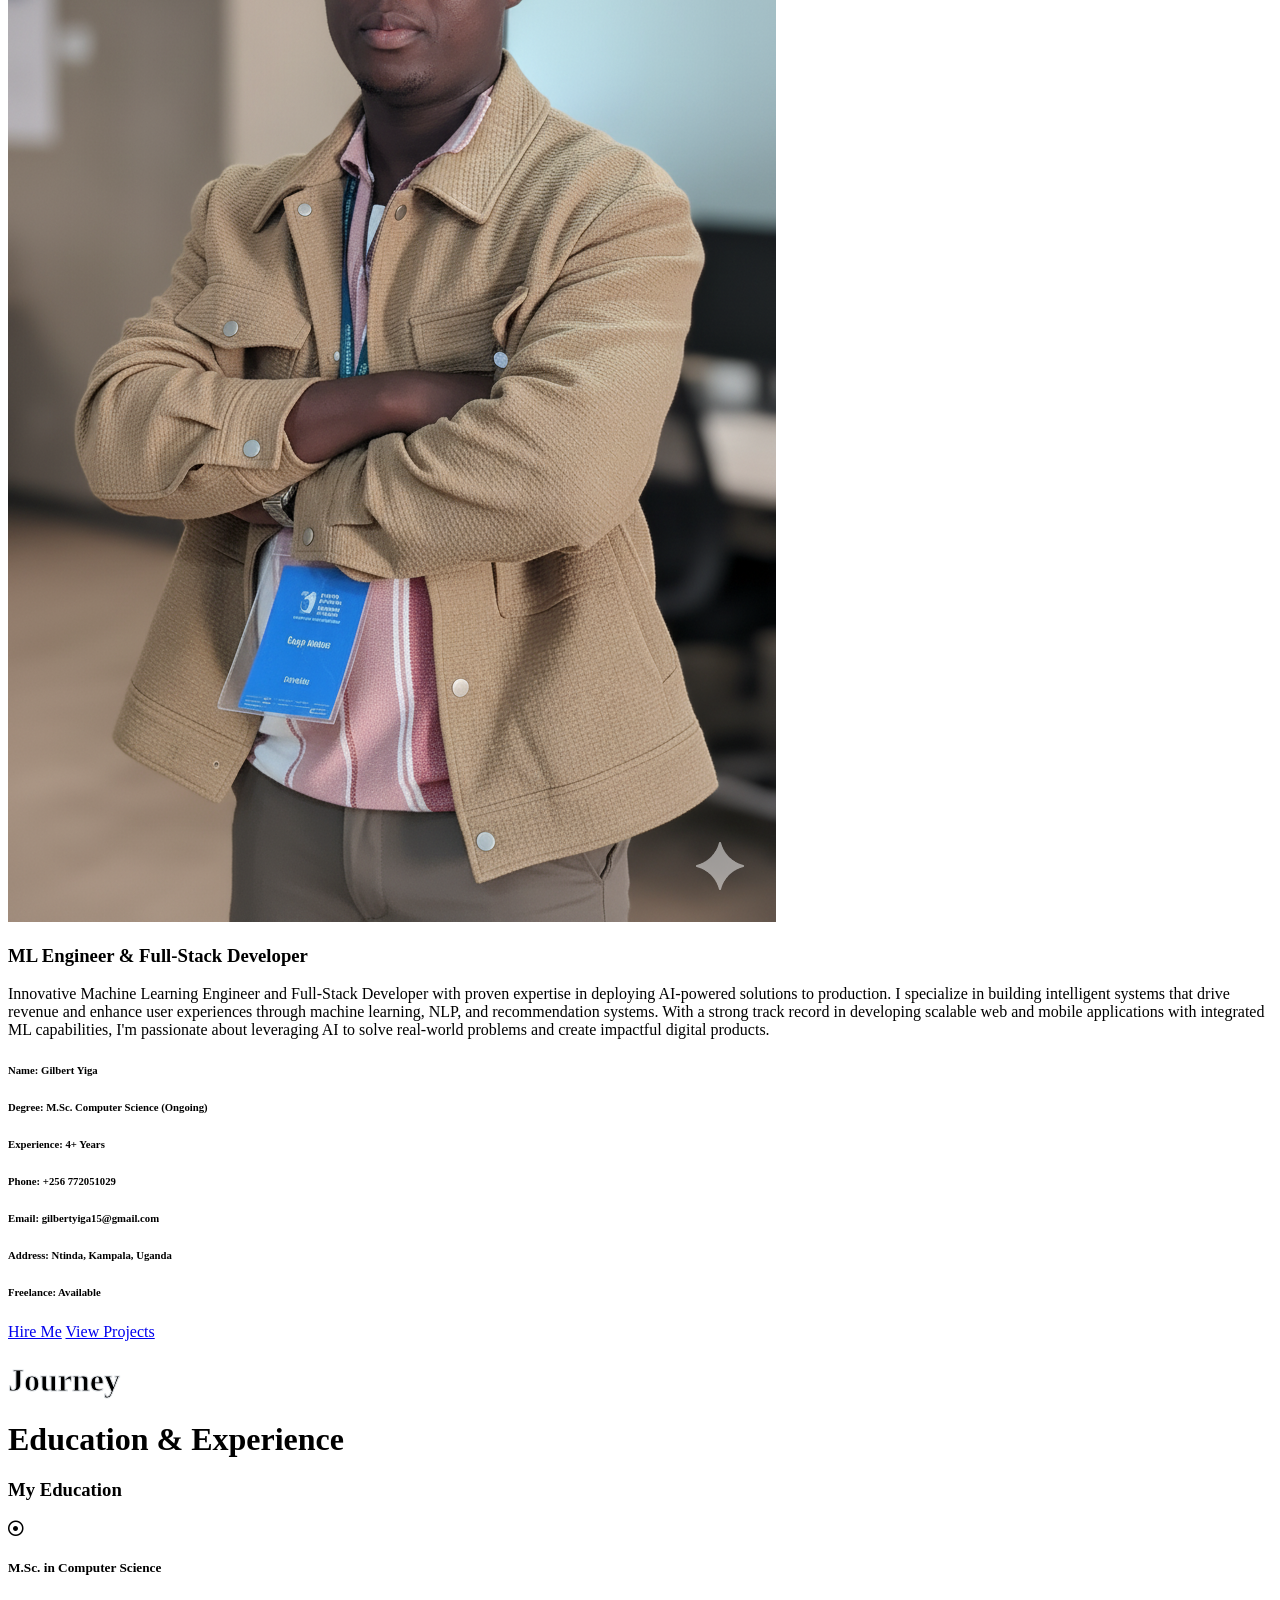
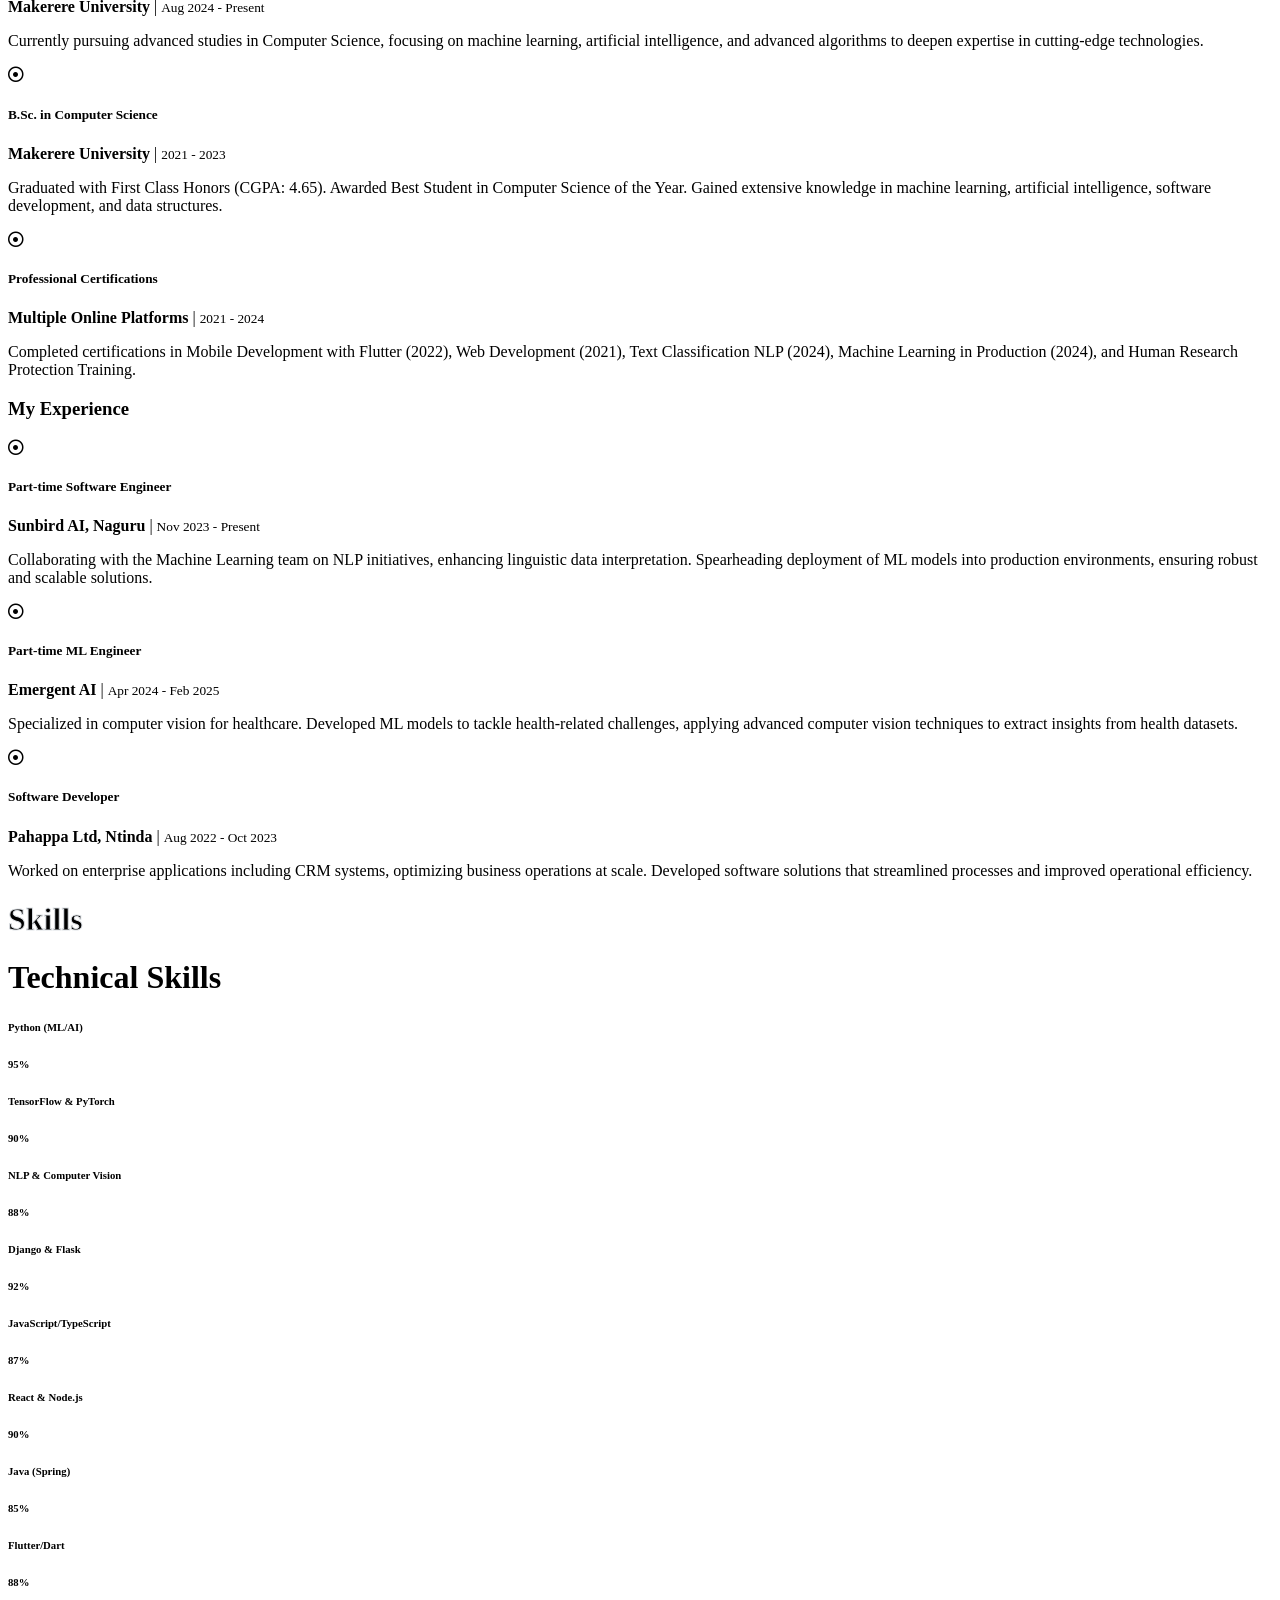
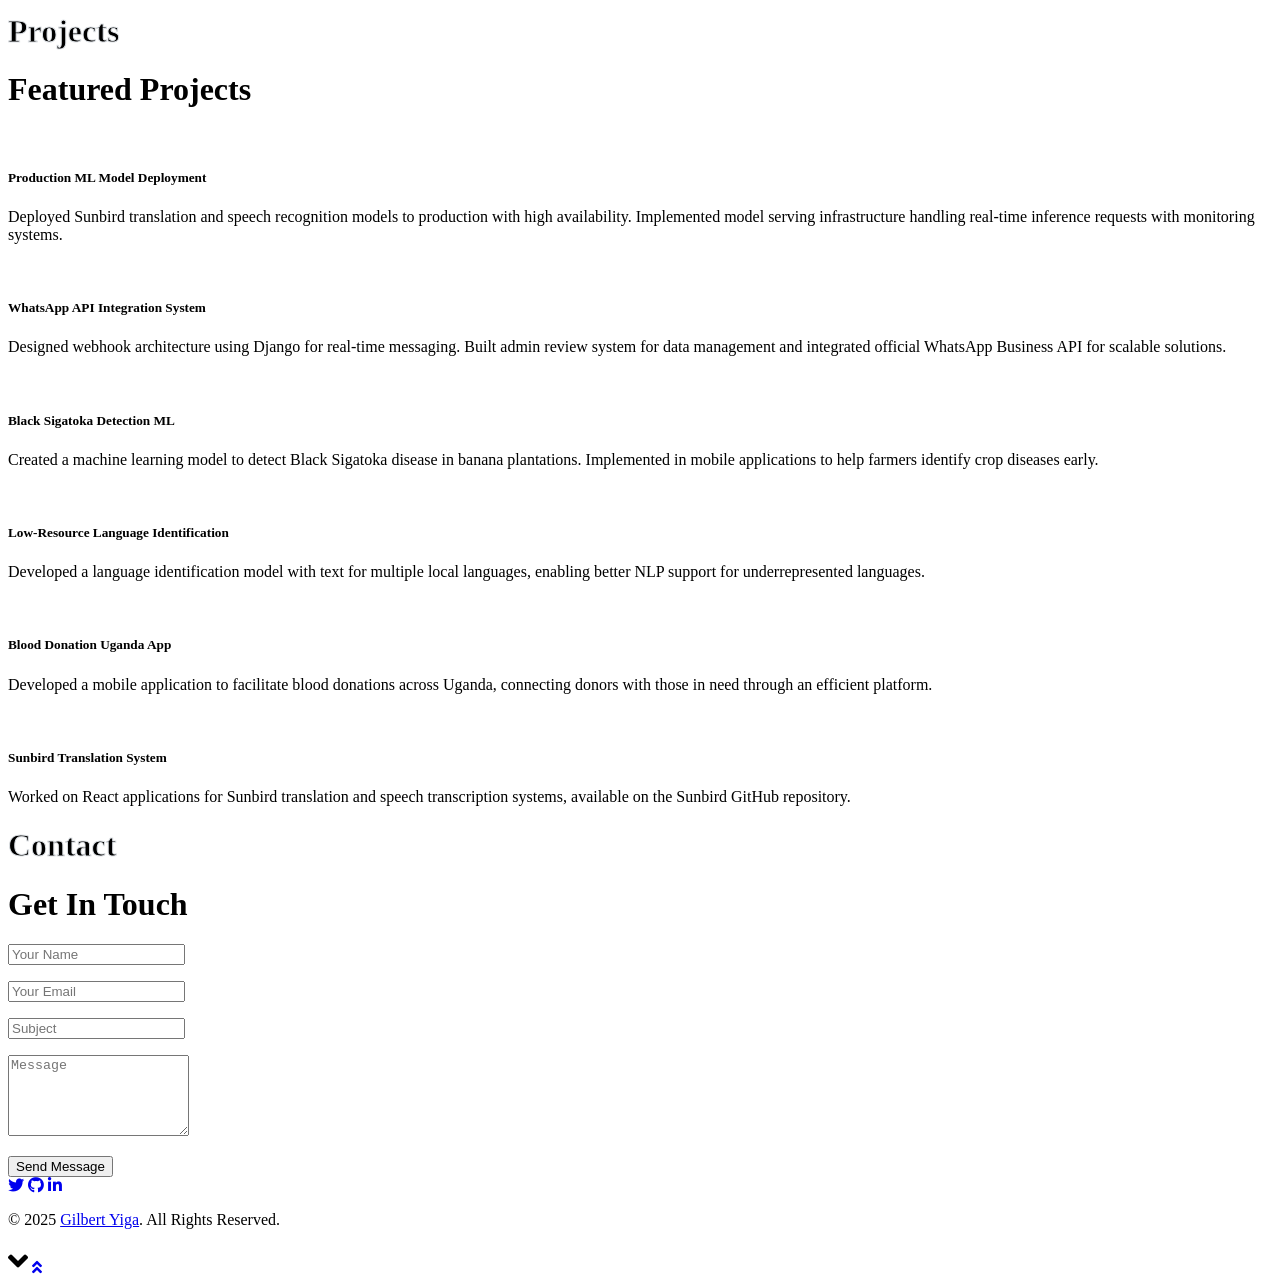
==== commit 6b097884: "Updated phone number" ====
--- a/index.html
+++ b/index.html
@@ -74,7 +74,7 @@
                         <div class="col-sm-6 py-2"><h6>Name: <span class="text-secondary">Gilbert Yiga</span></h6></div>
                         <div class="col-sm-6 py-2"><h6>Degree: <span class="text-secondary">M.Sc. Computer Science (Ongoing)</span></h6></div>
                         <div class="col-sm-6 py-2"><h6>Experience: <span class="text-secondary">4+ Years</span></h6></div>
-                        <div class="col-sm-6 py-2"><h6>Phone: <span class="text-secondary">+256 756322224</span></h6></div>
+                        <div class="col-sm-6 py-2"><h6>Phone: <span class="text-secondary">+256 772051029</span></h6></div>
                         <div class="col-sm-6 py-2"><h6>Email: <span class="text-secondary">gilbertyiga15@gmail.com</span></h6></div>
                         <div class="col-sm-6 py-2"><h6>Address: <span class="text-secondary">Ntinda, Kampala, Uganda</span></h6></div>
                         <div class="col-sm-6 py-2"><h6>Freelance: <span class="text-secondary">Available</span></h6></div>
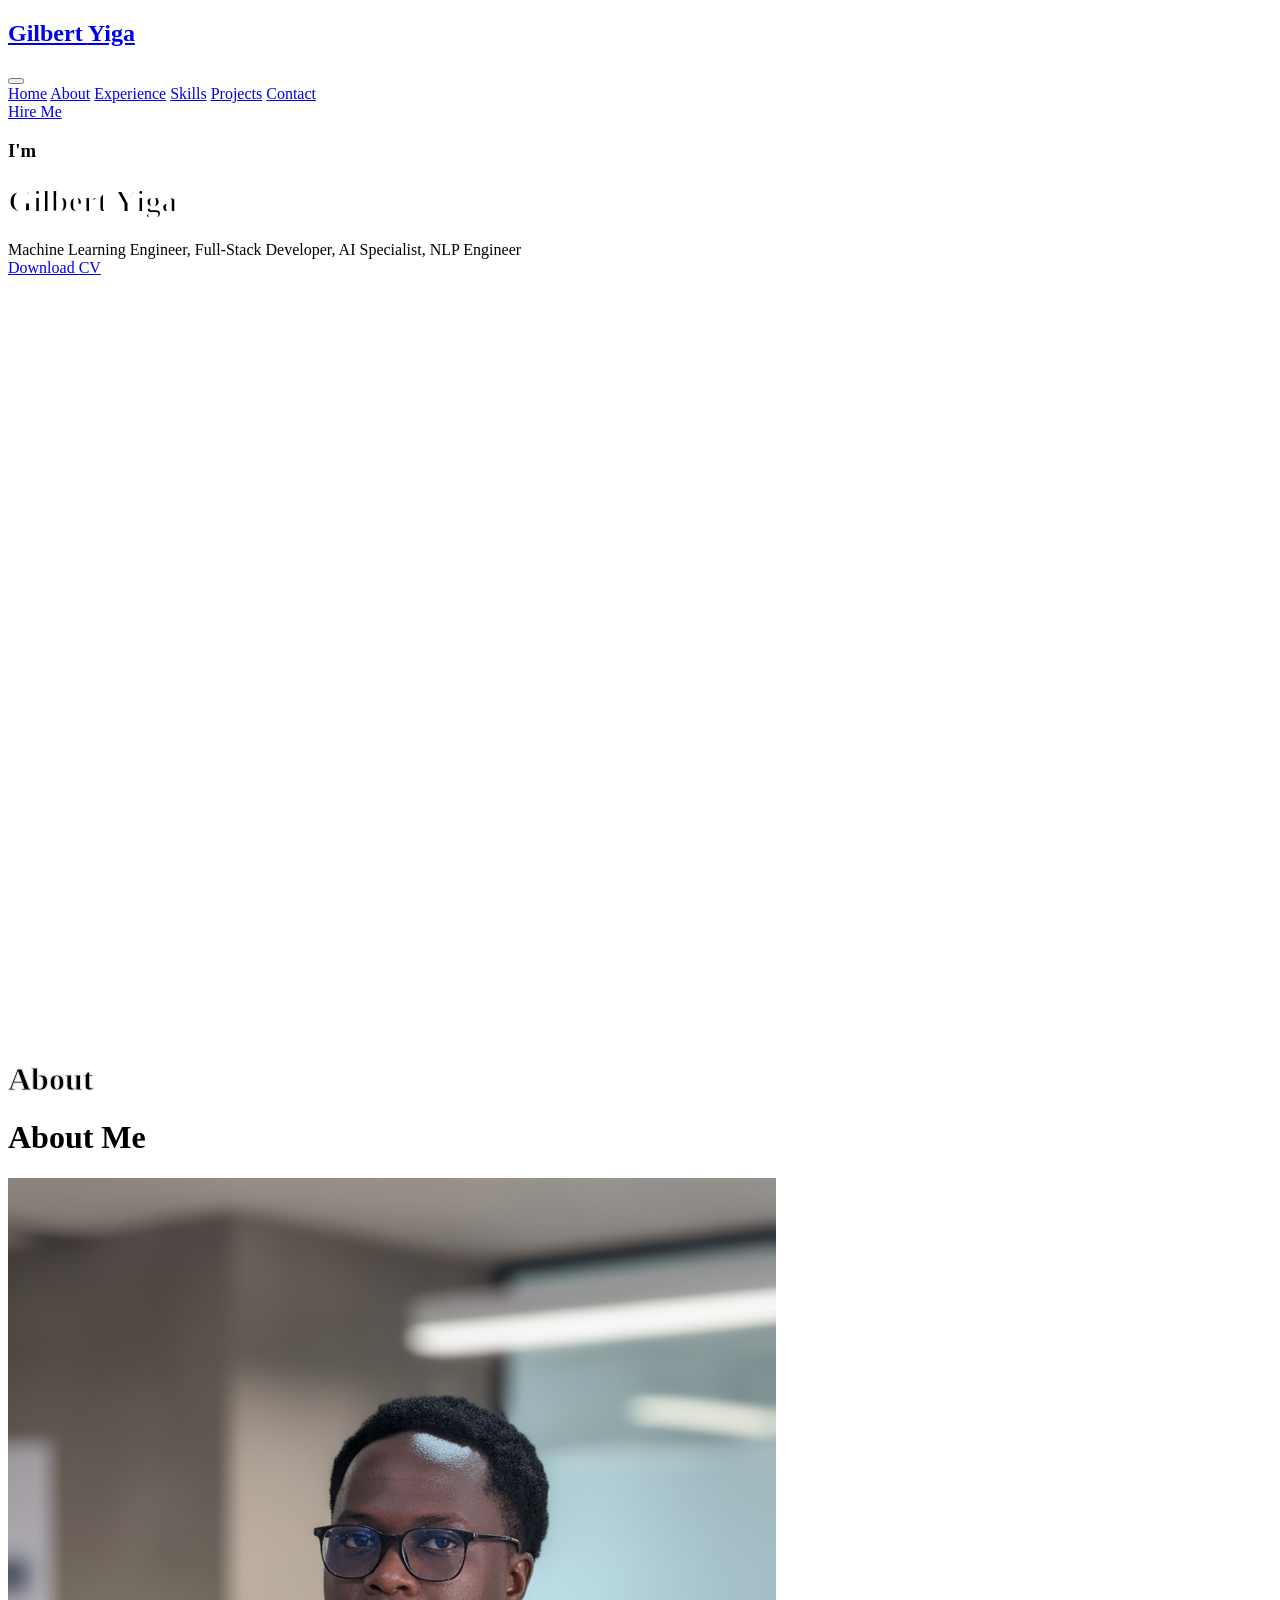
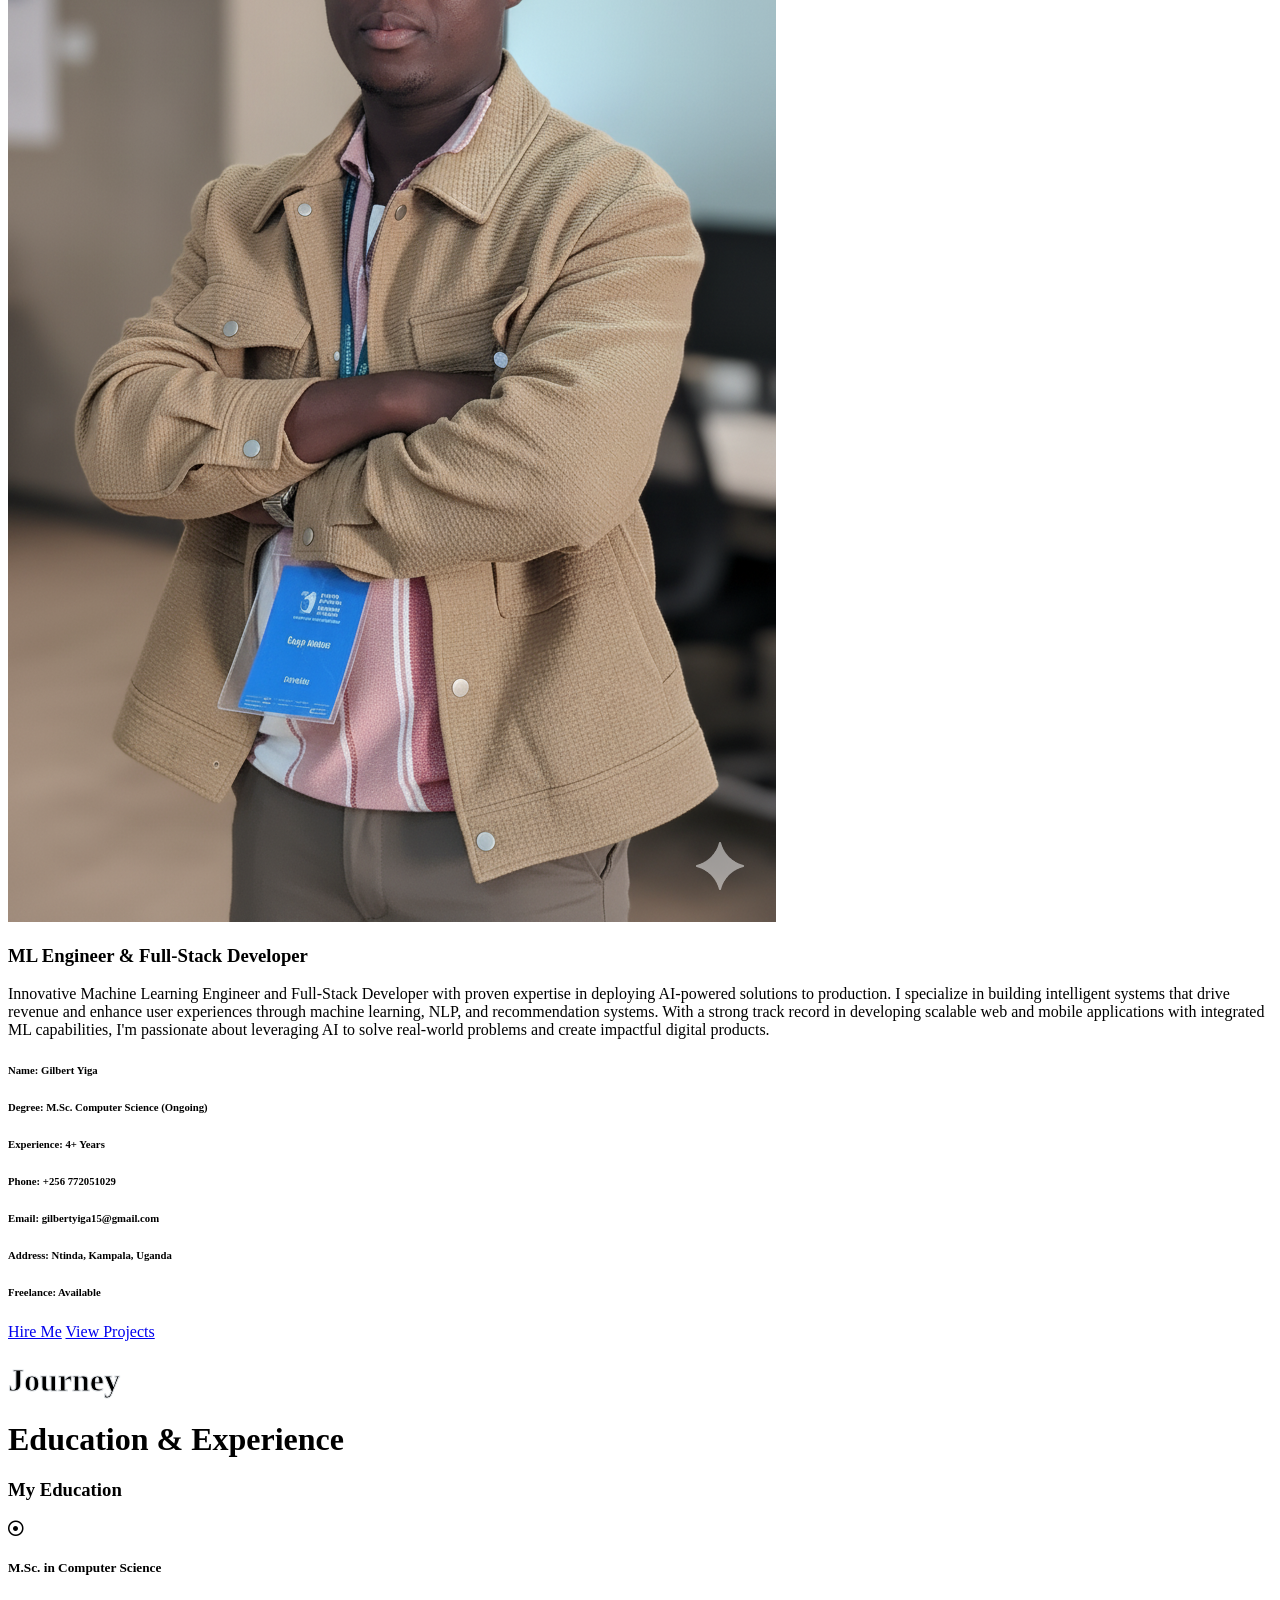
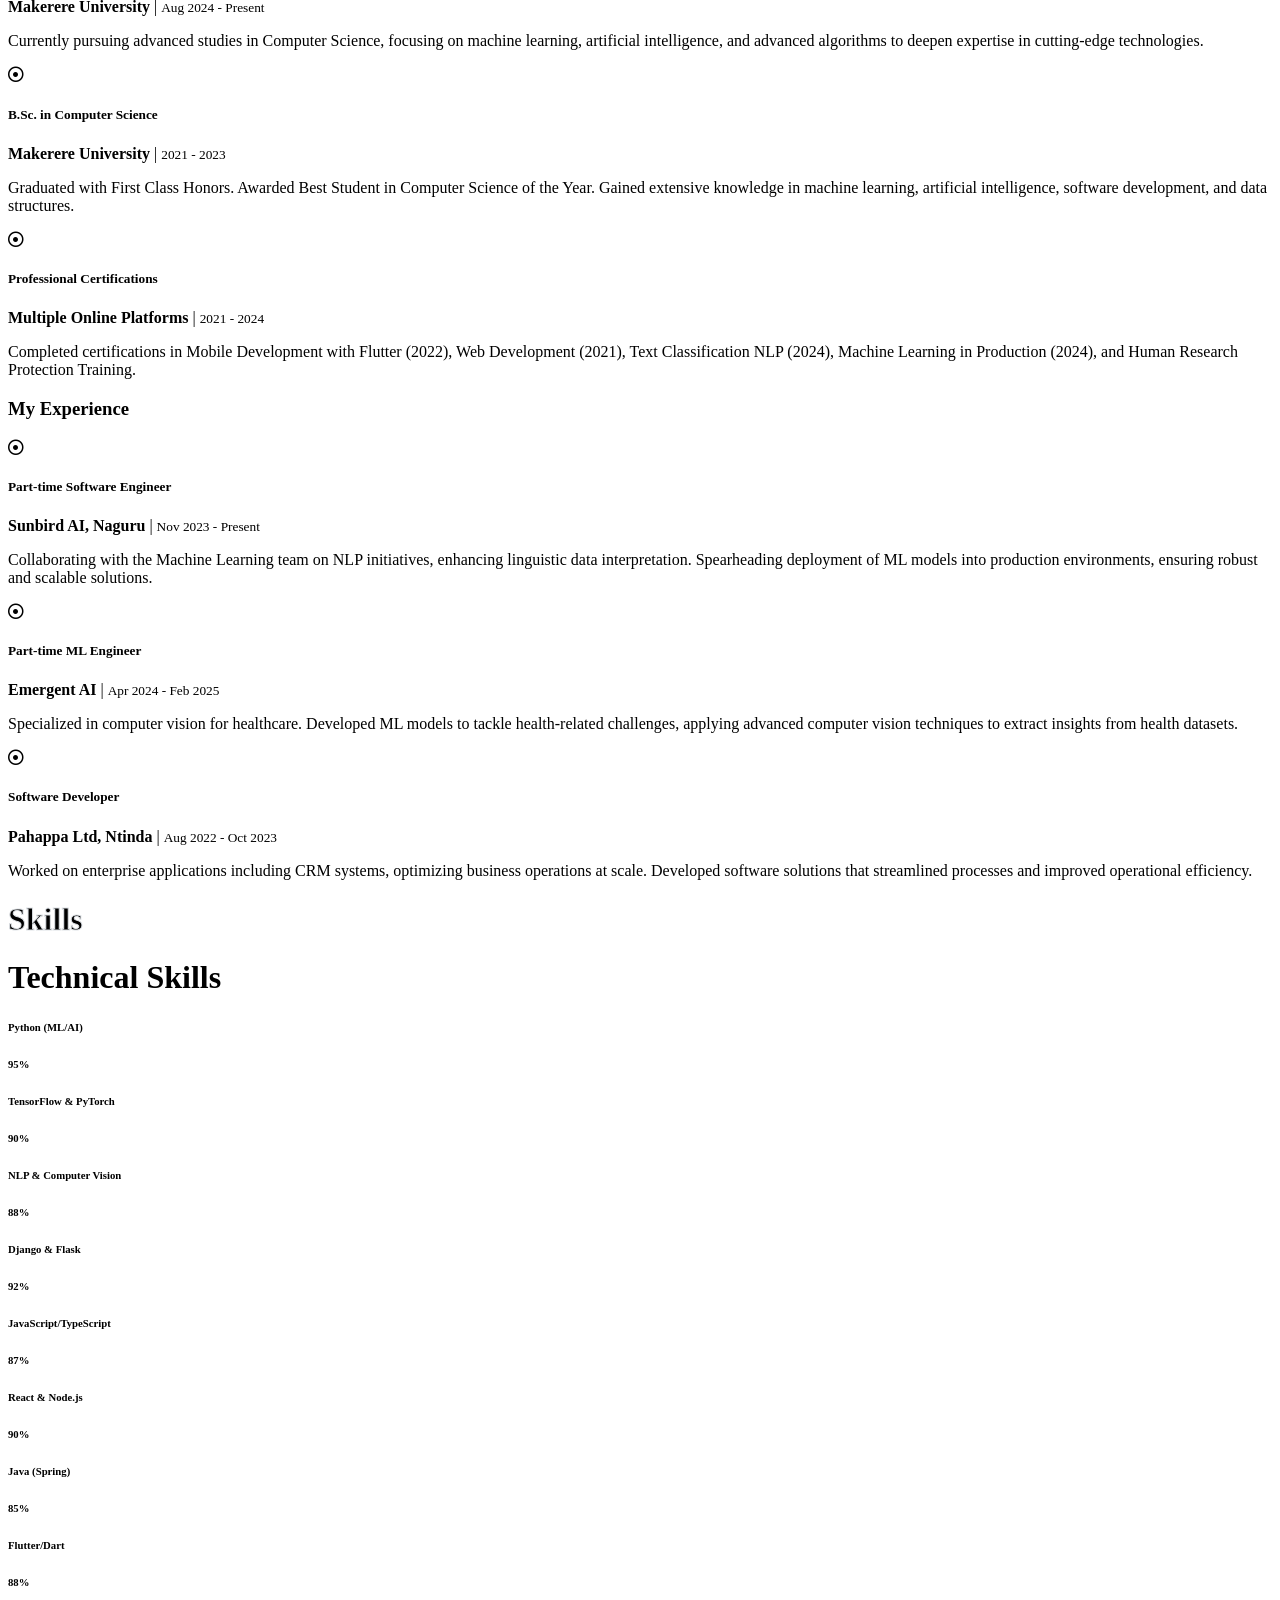
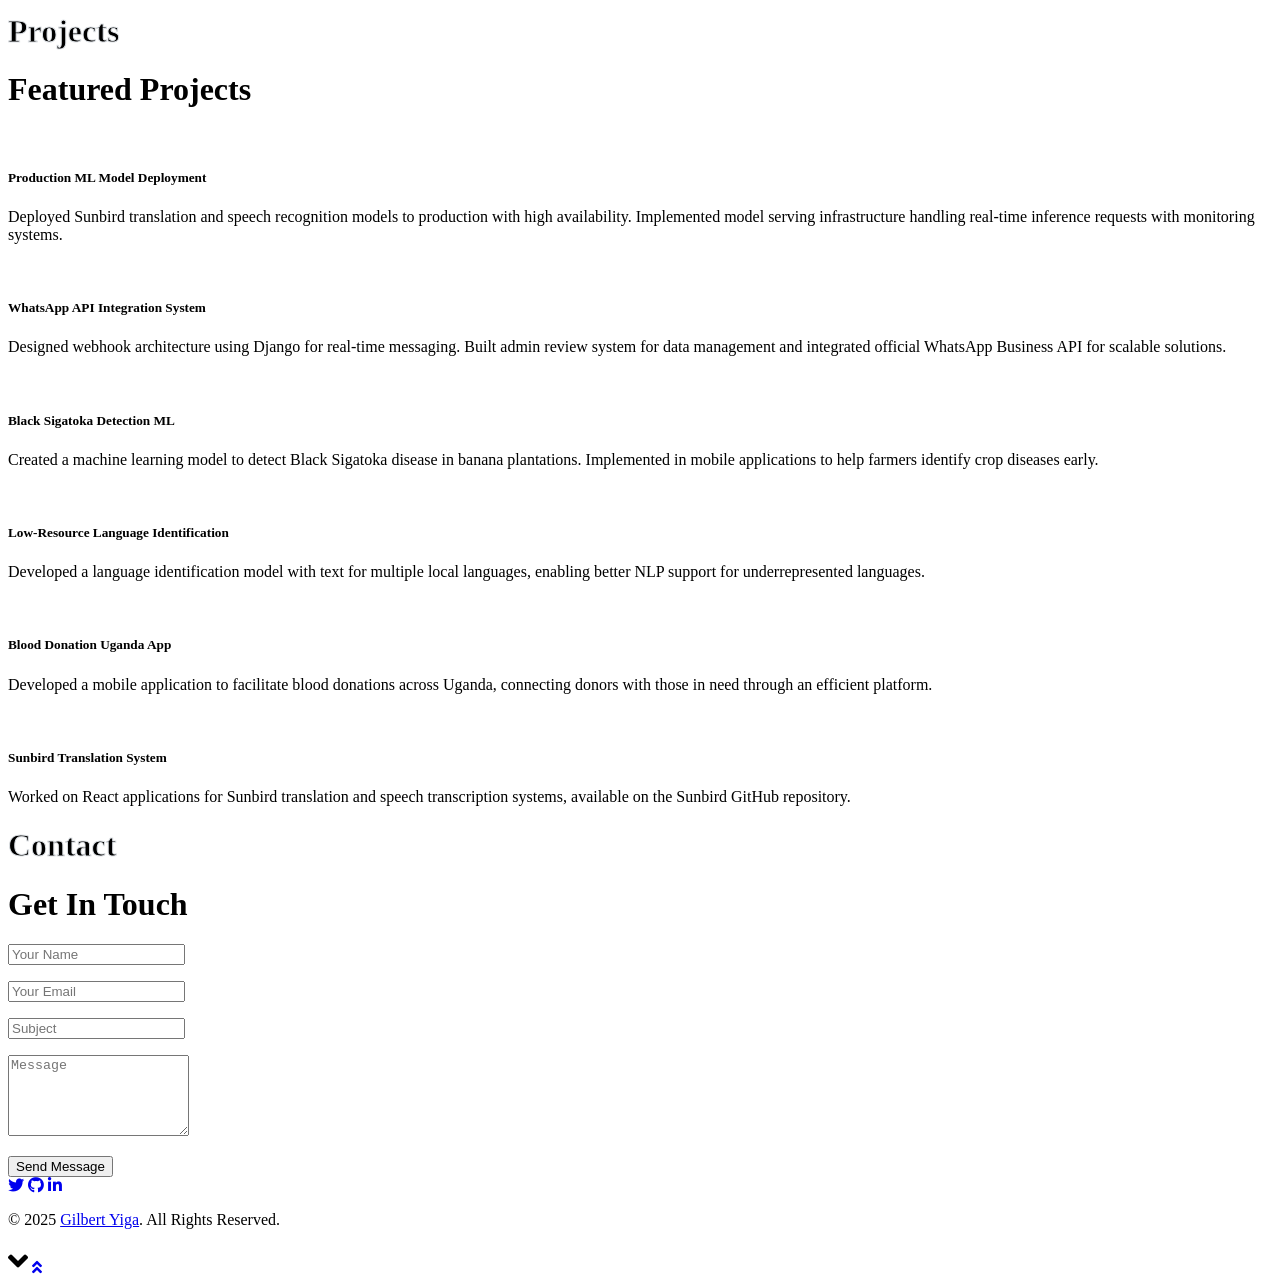
==== commit 8d5a295a: "updated" ====
--- a/index.html
+++ b/index.html
@@ -106,7 +106,7 @@
                             <i class="far fa-dot-circle text-primary position-absolute" style="top: 2px; left: -32px;"></i>
                             <h5 class="font-weight-bold mb-1">B.Sc. in Computer Science</h5>
                             <p class="mb-2"><strong>Makerere University</strong> | <small>2021 - 2023</small></p>
-                            <p>Graduated with First Class Honors (CGPA: 4.65). Awarded Best Student in Computer Science of the Year. Gained extensive knowledge in machine learning, artificial intelligence, software development, and data structures.</p>
+                            <p>Graduated with First Class Honors. Awarded Best Student in Computer Science of the Year. Gained extensive knowledge in machine learning, artificial intelligence, software development, and data structures.</p>
                         </div>
                         <div class="position-relative mb-4">
                             <i class="far fa-dot-circle text-primary position-absolute" style="top: 2px; left: -32px;"></i>
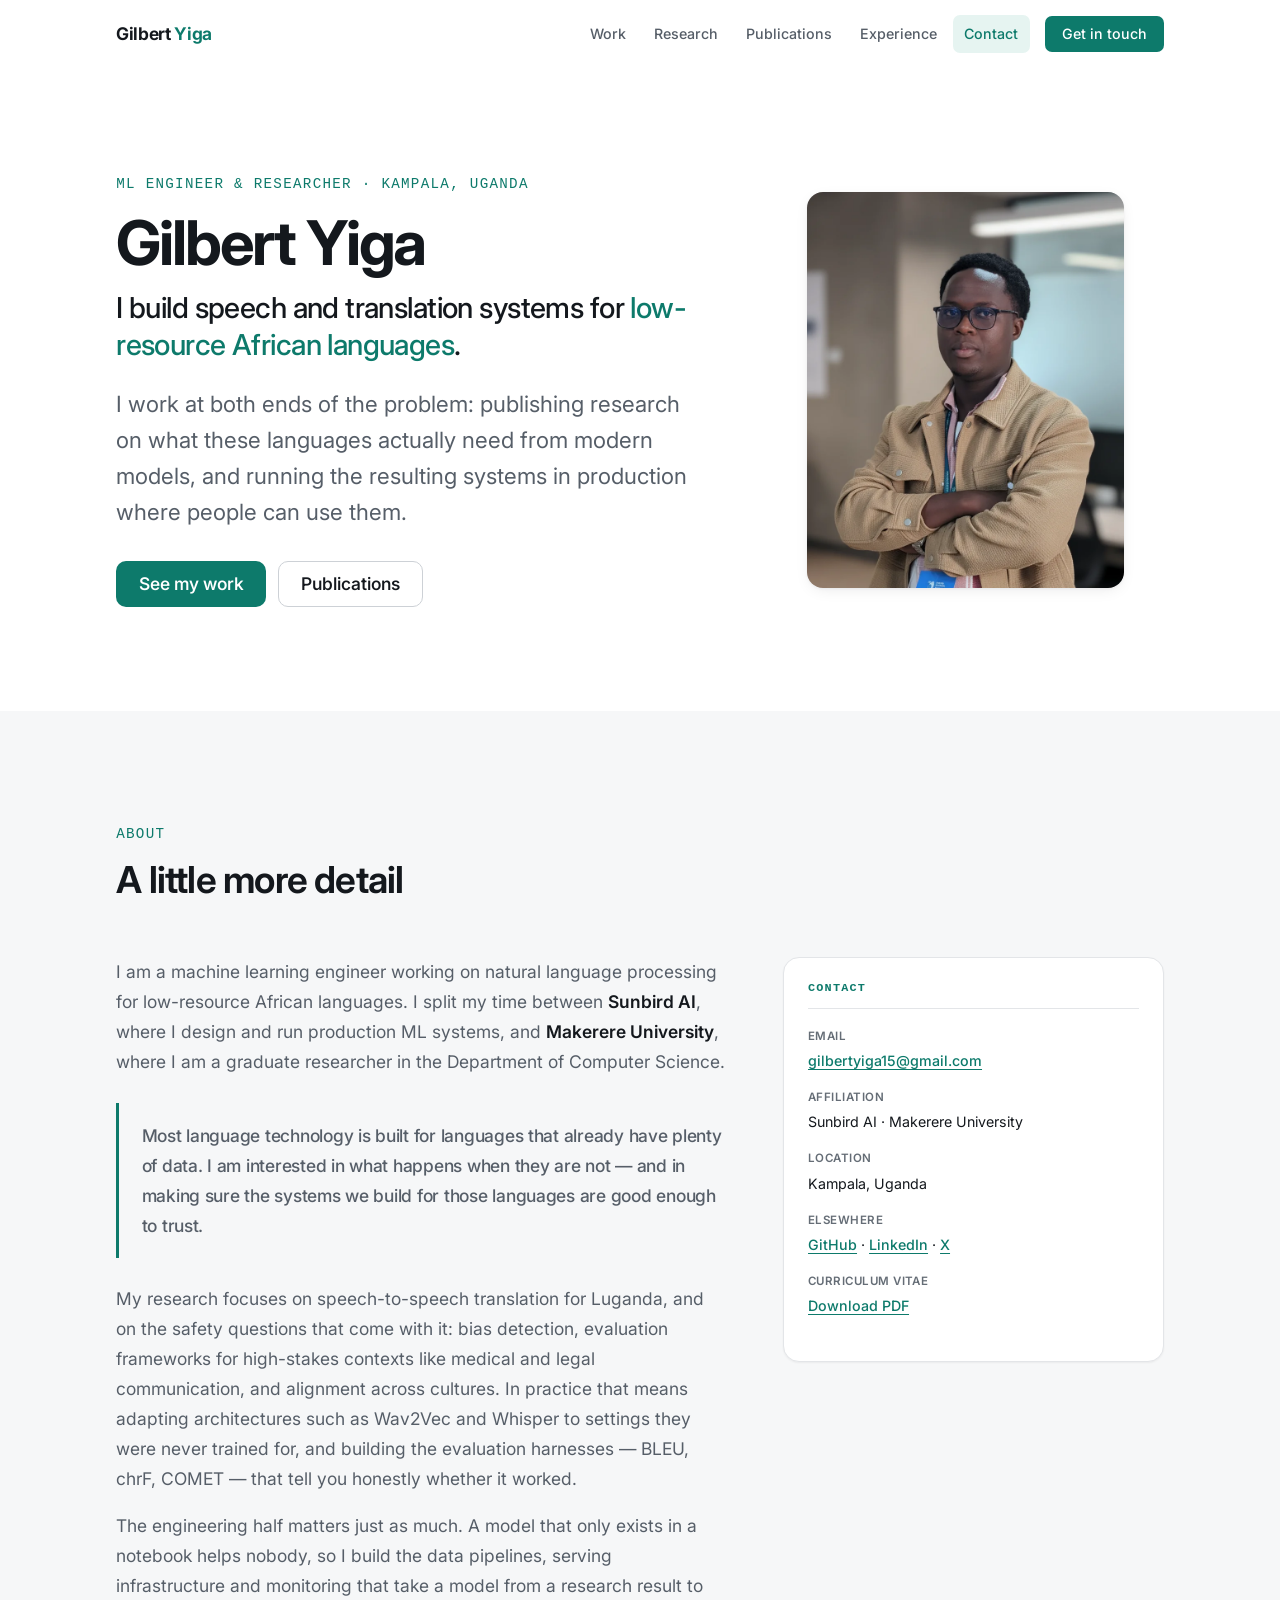
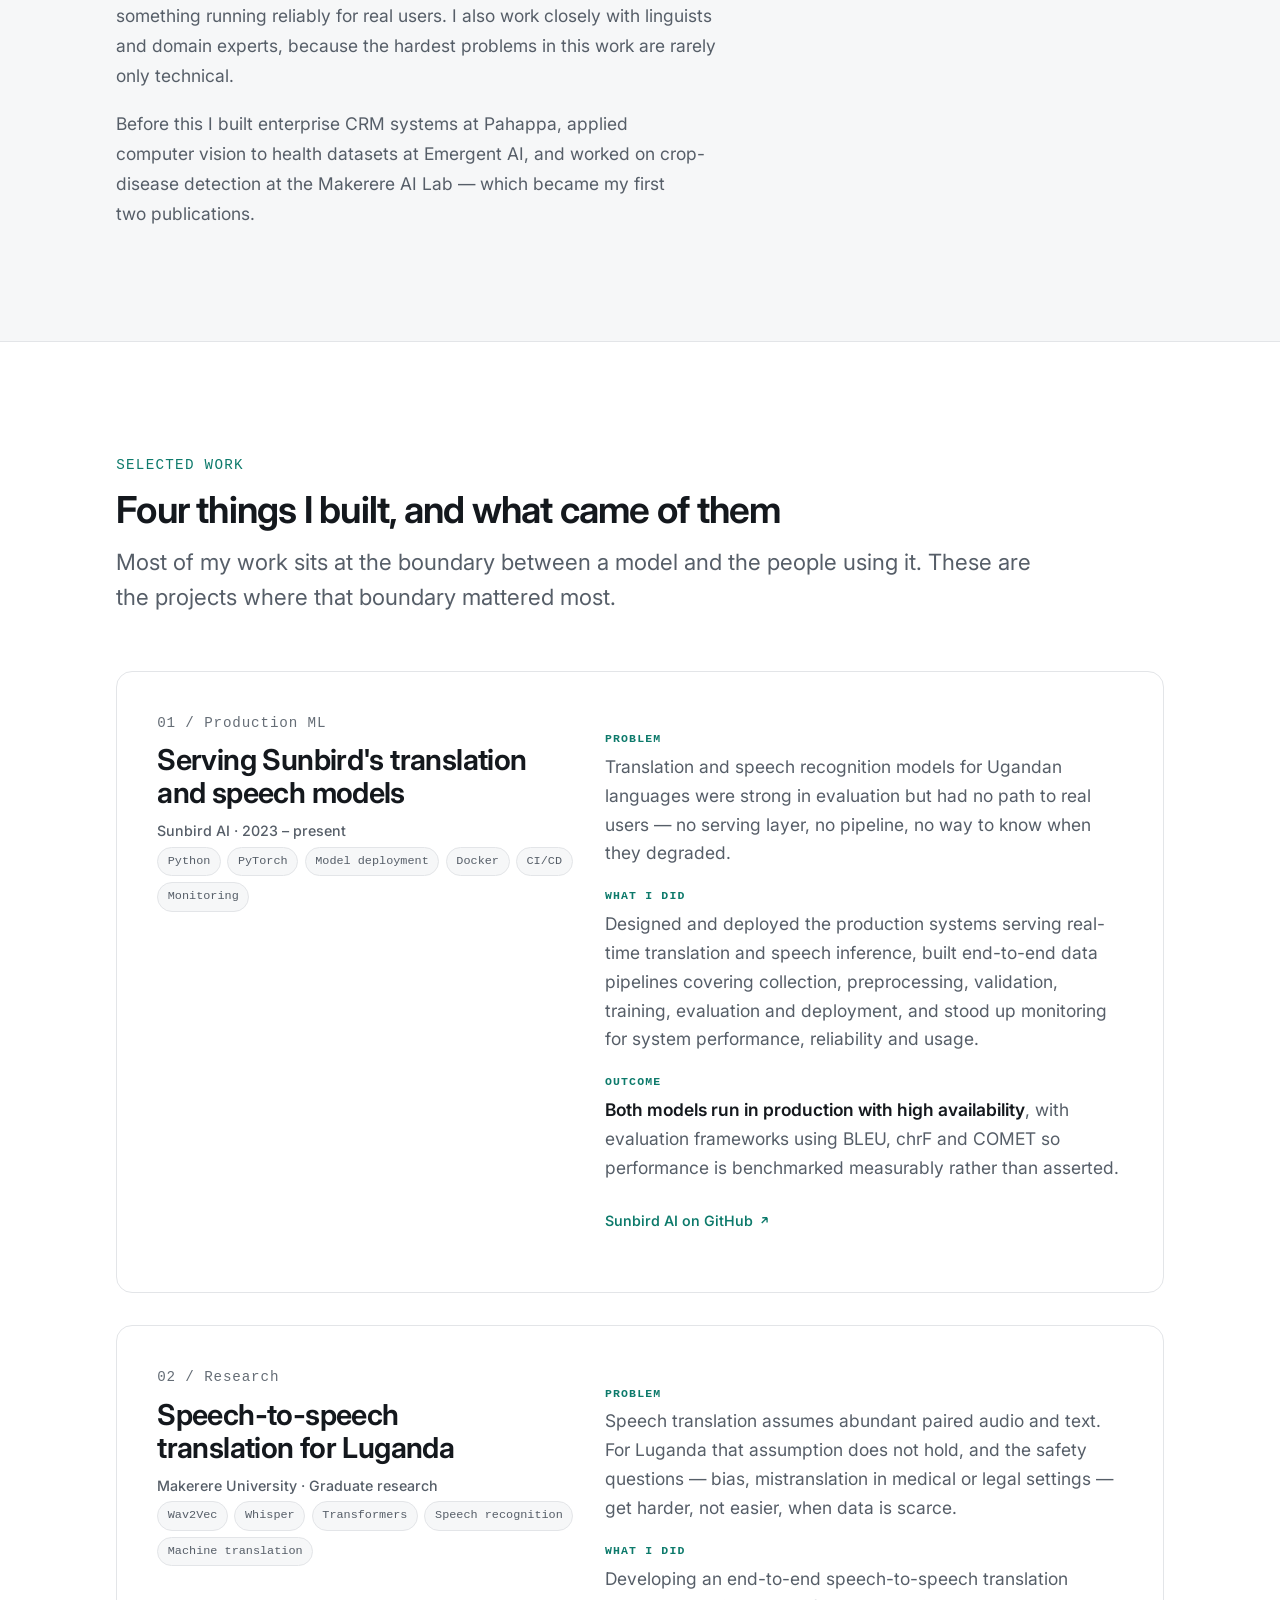
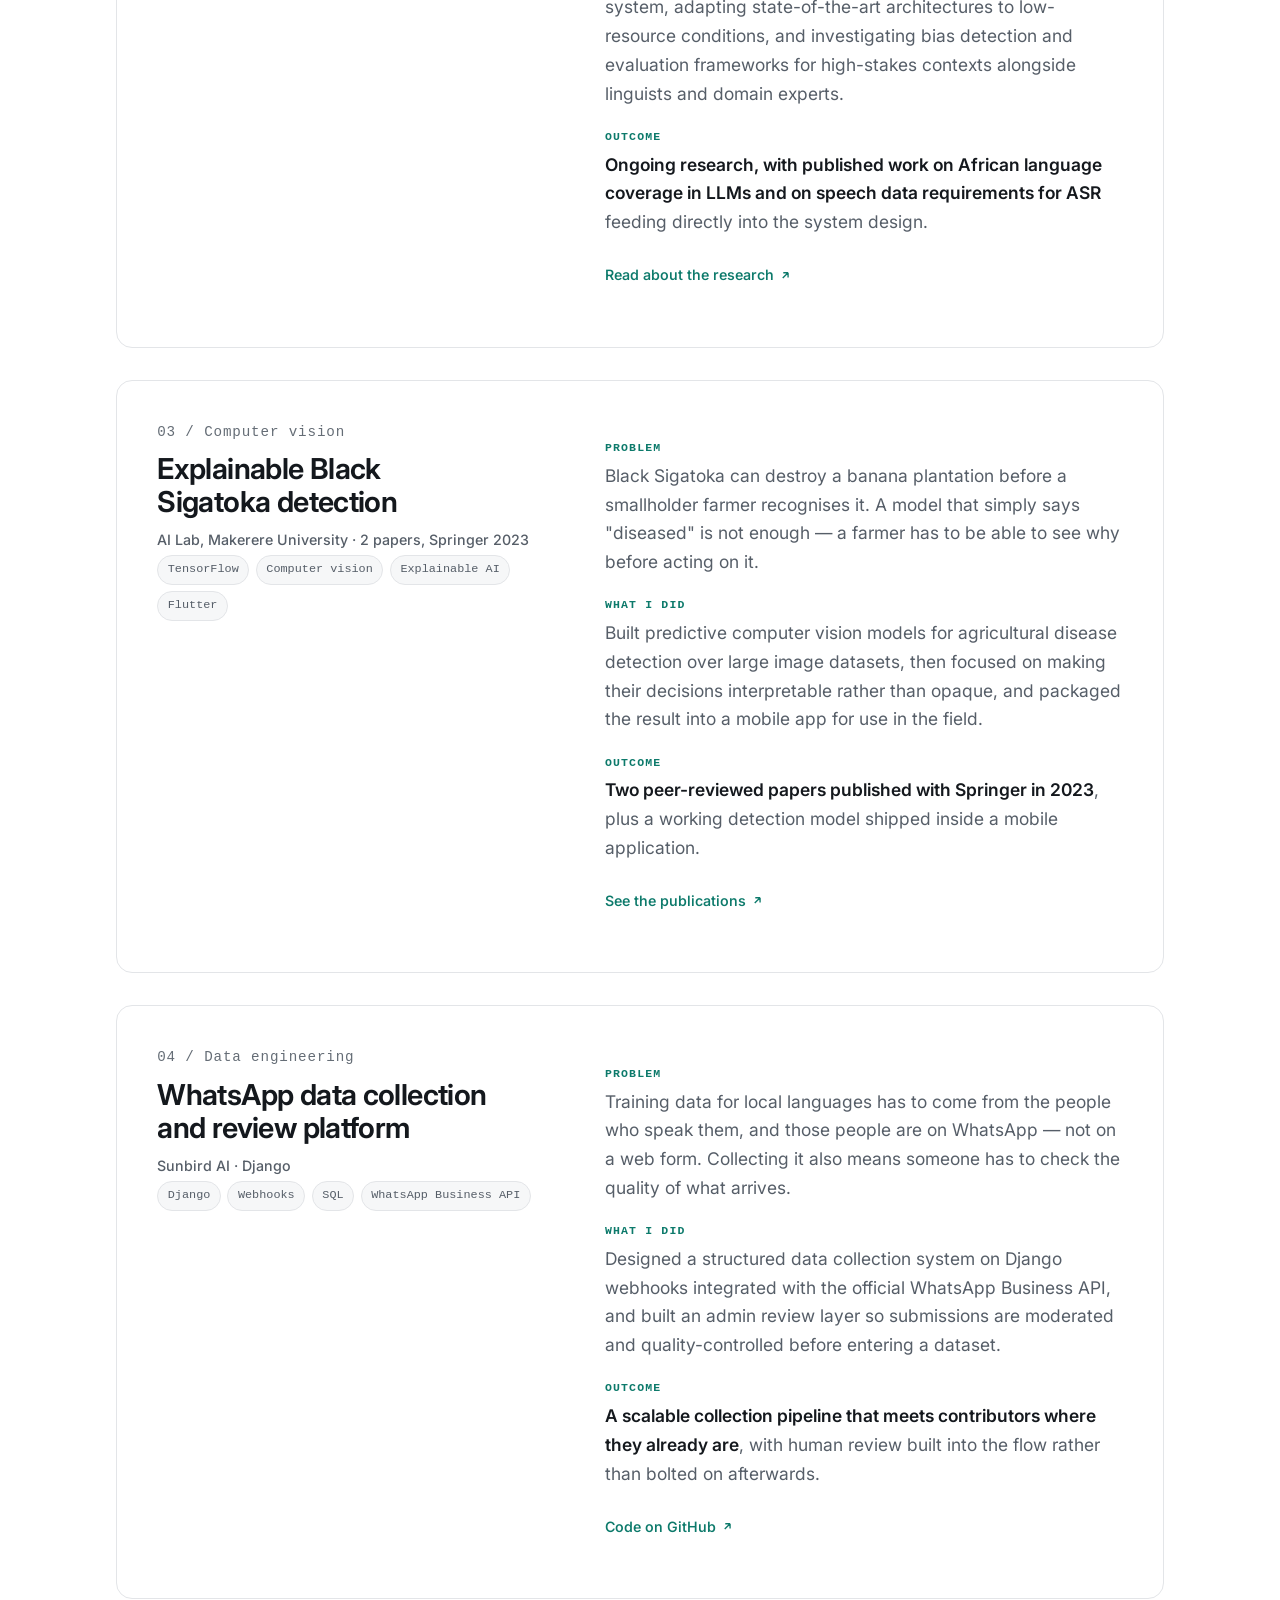
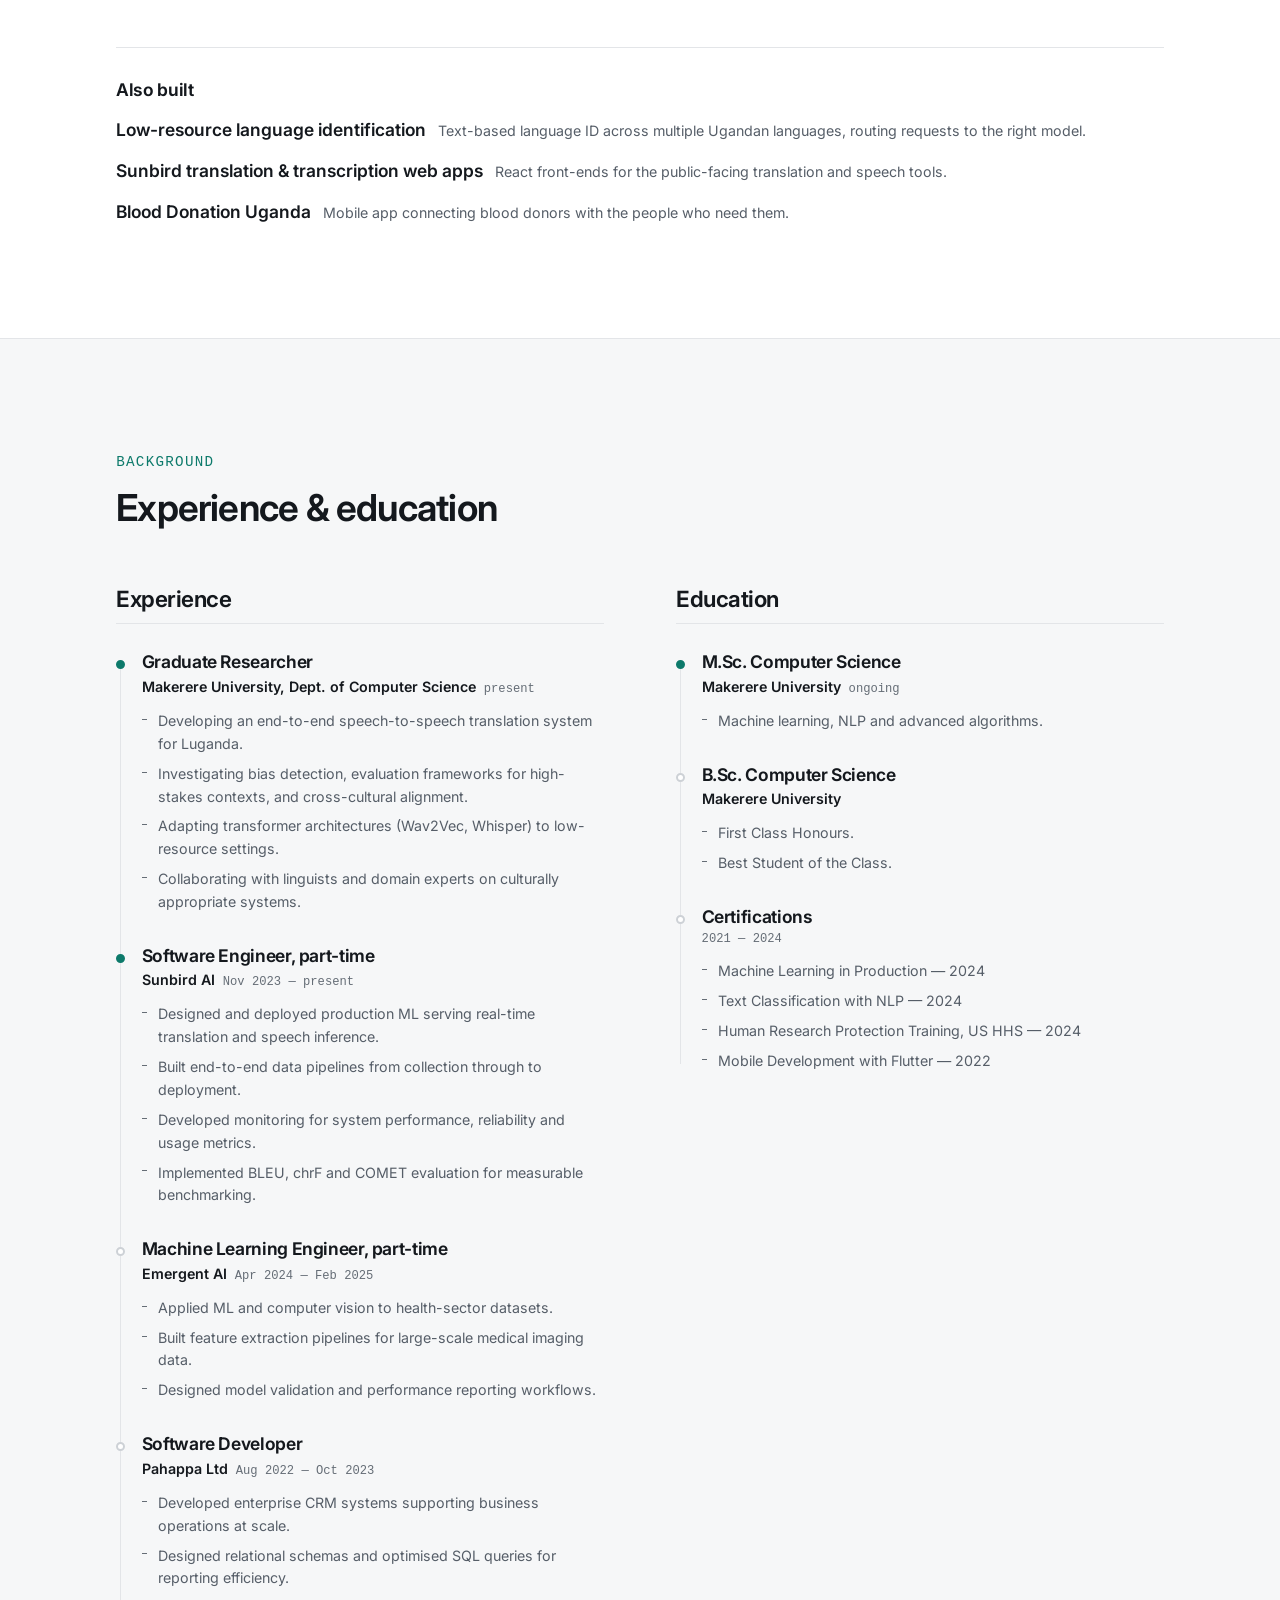
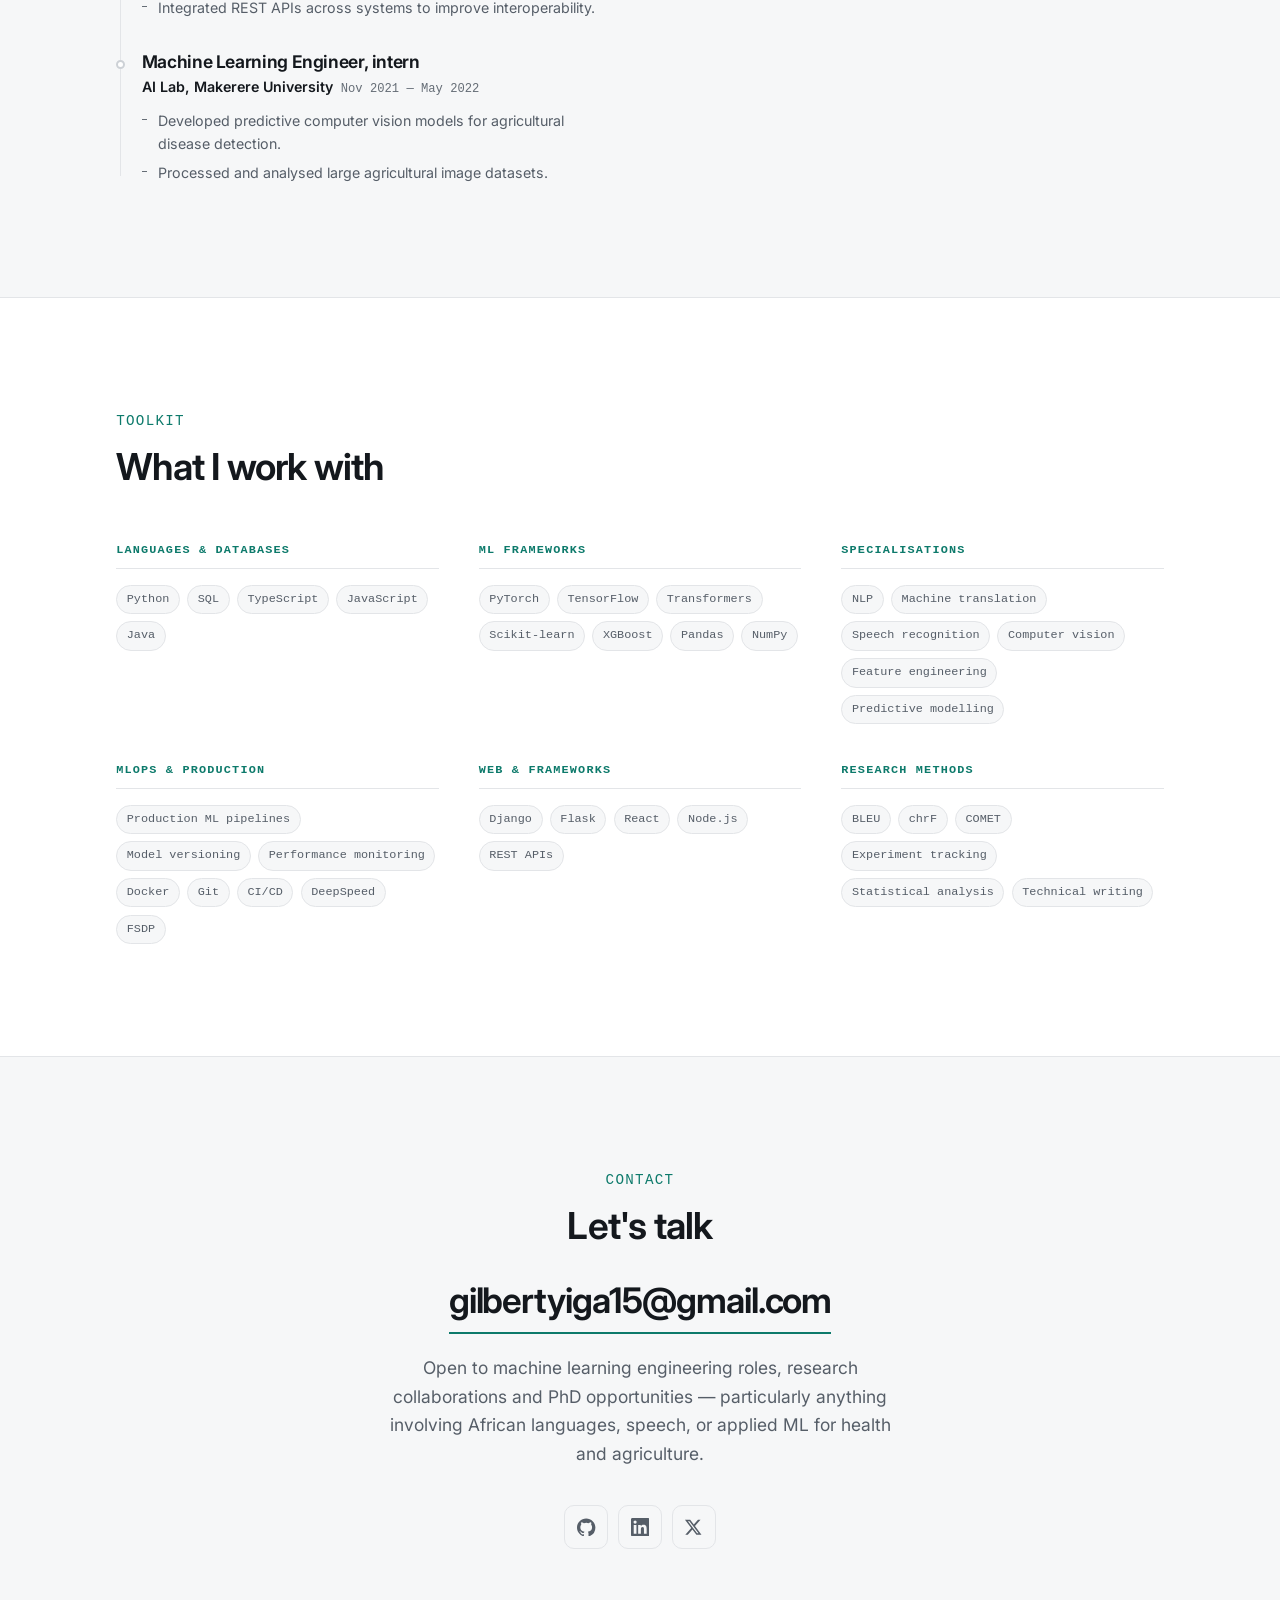
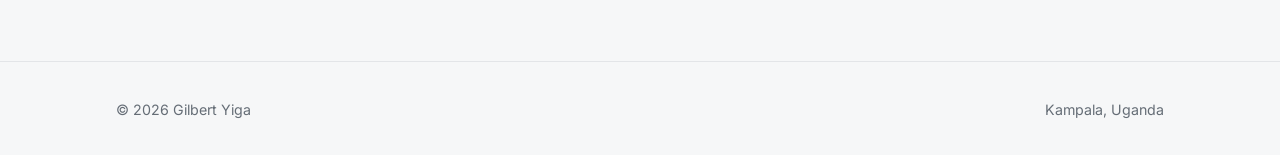
==== commit d44d8d89: "Added and changed full layout" ====
--- a/index.html
+++ b/index.html
@@ -2,357 +2,633 @@
 <html lang="en">
 
 <head>
-    <meta charset="utf-8">
-    <title>Gilbert Yiga - ML Engineer & Full-Stack Developer</title>
-    <meta content="width=device-width, initial-scale=1.0" name="viewport">
-    <meta content="Gilbert Yiga, Machine Learning Engineer, Full-Stack Developer, AI, Uganda" name="keywords">
-    <meta content="Portfolio of Gilbert Yiga - Machine Learning Engineer and Full-Stack Developer specializing in AI-powered solutions" name="description">
-
-    <link href="img/yg.jpg" rel="icon">
-    <link rel="preconnect" href="https://fonts.gstatic.com">
-    <link href="https://fonts.googleapis.com/css2?family=Roboto:wght@300;400;500;700;900&display=swap" rel="stylesheet"> 
-    <link href="https://cdnjs.cloudflare.com/ajax/libs/font-awesome/5.10.0/css/all.min.css" rel="stylesheet">
-    <link href="lib/owlcarousel/assets/owl.carousel.min.css" rel="stylesheet">
-    <link href="lib/lightbox/css/lightbox.min.css" rel="stylesheet">
-    <link href="css/style.css" rel="stylesheet">
+  <meta charset="utf-8">
+  <meta name="viewport" content="width=device-width, initial-scale=1">
+
+  <title>Gilbert Yiga — Machine Learning Engineer</title>
+  <meta name="description" content="Gilbert Yiga is a machine learning engineer and researcher in Kampala, Uganda, building production NLP, speech and translation systems for low-resource African languages.">
+  <meta name="author" content="Gilbert Yiga">
+  <link rel="canonical" href="https://yigagilbert.github.io/">
+  <meta name="theme-color" content="#0d7a6b" media="(prefers-color-scheme: light)">
+  <meta name="theme-color" content="#0e1114" media="(prefers-color-scheme: dark)">
+
+  <meta property="og:type" content="profile">
+  <meta property="og:url" content="https://yigagilbert.github.io/">
+  <meta property="og:title" content="Gilbert Yiga — Machine Learning Engineer">
+  <meta property="og:description" content="Building production NLP, speech and translation systems for low-resource African languages. Sunbird AI and Makerere University, Kampala.">
+  <meta property="og:image" content="https://yigagilbert.github.io/img/gilbert-yiga.jpg">
+  <meta property="og:image:alt" content="Portrait of Gilbert Yiga">
+  <meta name="twitter:card" content="summary_large_image">
+  <meta name="twitter:creator" content="@gilbert_yiga_">
+
+  <link rel="icon" href="data:image/svg+xml,%3Csvg xmlns='http://www.w3.org/2000/svg' viewBox='0 0 100 100'%3E%3Crect width='100' height='100' rx='22' fill='%230d7a6b'/%3E%3Ctext x='50' y='68' font-family='Helvetica,Arial,sans-serif' font-size='50' font-weight='bold' fill='%23fff' text-anchor='middle'%3EGY%3C/text%3E%3C/svg%3E">
+
+  <link rel="preconnect" href="https://fonts.googleapis.com">
+  <link rel="preconnect" href="https://fonts.gstatic.com" crossorigin>
+  <link rel="stylesheet" href="https://fonts.googleapis.com/css2?family=Inter:wght@400;500;600;700&display=swap">
+  <link rel="stylesheet" href="css/style.css">
+
+  <script type="application/ld+json">
+  {
+    "@context": "https://schema.org",
+    "@type": "Person",
+    "name": "Gilbert Yiga",
+    "url": "https://yigagilbert.github.io/",
+    "image": "https://yigagilbert.github.io/img/gilbert-yiga.jpg",
+    "jobTitle": "Machine Learning Engineer",
+    "worksFor": { "@type": "Organization", "name": "Sunbird AI" },
+    "affiliation": { "@type": "CollegeOrUniversity", "name": "Makerere University" },
+    "alumniOf": { "@type": "CollegeOrUniversity", "name": "Makerere University" },
+    "address": { "@type": "PostalAddress", "addressLocality": "Kampala", "addressCountry": "UG" },
+    "knowsAbout": ["Machine Learning", "Natural Language Processing", "Speech Recognition", "Machine Translation", "Low-resource languages", "MLOps", "Computer Vision"],
+    "sameAs": [
+      "https://github.com/yigagilbert",
+      "https://www.linkedin.com/in/yiga-gilbert-a5ab6b239/",
+      "https://x.com/gilbert_yiga_"
+    ]
+  }
+  </script>
 </head>
 
-<body data-spy="scroll" data-target=".navbar" data-offset="51">
-    <nav class="navbar fixed-top shadow-sm navbar-expand-lg bg-light navbar-light py-3 py-lg-0 px-lg-5">
-        <a href="index.html" class="navbar-brand ml-lg-3">
-            <h1 class="m-0 display-5"><span class="text-primary">Gilbert </span>Yiga</h1>
-        </a>
-        <button type="button" class="navbar-toggler" data-toggle="collapse" data-target="#navbarCollapse">
-            <span class="navbar-toggler-icon"></span>
-        </button>
-        <div class="collapse navbar-collapse px-lg-3" id="navbarCollapse">
-            <div class="navbar-nav m-auto py-0">
-                <a href="#home" class="nav-item nav-link active">Home</a>
-                <a href="#about" class="nav-item nav-link">About</a>
-                <a href="#qualification" class="nav-item nav-link">Experience</a>
-                <a href="#skill" class="nav-item nav-link">Skills</a>
-                <a href="#projects" class="nav-item nav-link">Projects</a>
-                <a href="#contact" class="nav-item nav-link">Contact</a>
-            </div>
-            <a href="mailto:gilbertyiga15@gmail.com" class="btn btn-outline-primary d-none d-lg-block">Hire Me</a>
-        </div>
-    </nav>
-
-    <div class="container-fluid bg-primary d-flex align-items-center mb-5 py-5" id="home" style="min-height: 100vh;">
-        <div class="container">
-            <div class="row align-items-center">
-                <!-- <div class="col-lg-5 px-5 pl-lg-0 pb-5 pb-lg-0">
-                    <img class="img-fluid w-100 rounded-circle shadow-sm" src="img/my-head-shot.png" alt="Gilbert Yiga">
-                </div> -->
-                <div class="col-lg-7 text-center text-lg-left">
-                    <h3 class="text-white font-weight-normal mb-3">I'm</h3>
-                    <h1 class="display-3 text-uppercase text-primary mb-2" style="-webkit-text-stroke: 2px #ffffff;">Gilbert Yiga</h1>
-                    <h1 class="typed-text-output d-inline font-weight-lighter text-white"></h1>
-                    <div class="typed-text d-none">Machine Learning Engineer, Full-Stack Developer, AI Specialist, NLP Engineer</div>
-                    <div class="d-flex align-items-center justify-content-center justify-content-lg-start pt-5">
-                        <a href="yigagilbert_resume.pdf" class="btn btn-outline-light mr-5" download>Download CV</a>
-                    </div>
-                </div>
-            </div>
-        </div>
+<body>
+  <a class="skip-link" href="#main">Skip to content</a>
+
+  <header class="site-header" id="site-header">
+    <div class="wrap">
+      <a class="brand" href="index.html">Gilbert <span>Yiga</span></a>
+      <nav class="nav" aria-label="Primary">
+        <a href="#work">Work</a>
+        <a href="research.html">Research</a>
+        <a href="publications.html">Publications</a>
+        <a href="#experience">Experience</a>
+        <a href="#contact">Contact</a>
+        <a class="btn btn--primary nav-cta" href="mailto:gilbertyiga15@gmail.com">Get in touch</a>
+      </nav>
     </div>
-
-    <div class="container-fluid py-5" id="about">
-        <div class="container">
-            <div class="position-relative d-flex align-items-center justify-content-center">
-                <h1 class="display-1 text-uppercase text-white" style="-webkit-text-stroke: 1px #dee2e6;">About</h1>
-                <h1 class="position-absolute text-uppercase text-primary">About Me</h1>
-            </div>
-            <div class="row align-items-center">
-                <div class="col-lg-5 pb-4 pb-lg-0">
-                    <img class="img-fluid rounded w-100" src="img/my-head-shot.png" alt="Gilbert Yiga">
-                </div>
-                <div class="col-lg-7">
-                    <h3 class="mb-4">ML Engineer & Full-Stack Developer</h3>
-                    <p>Innovative Machine Learning Engineer and Full-Stack Developer with proven expertise in deploying AI-powered solutions to production. I specialize in building intelligent systems that drive revenue and enhance user experiences through machine learning, NLP, and recommendation systems. With a strong track record in developing scalable web and mobile applications with integrated ML capabilities, I'm passionate about leveraging AI to solve real-world problems and create impactful digital products.</p>
-                    <div class="row mb-3">
-                        <div class="col-sm-6 py-2"><h6>Name: <span class="text-secondary">Gilbert Yiga</span></h6></div>
-                        <div class="col-sm-6 py-2"><h6>Degree: <span class="text-secondary">M.Sc. Computer Science (Ongoing)</span></h6></div>
-                        <div class="col-sm-6 py-2"><h6>Experience: <span class="text-secondary">4+ Years</span></h6></div>
-                        <div class="col-sm-6 py-2"><h6>Phone: <span class="text-secondary">+256 772051029</span></h6></div>
-                        <div class="col-sm-6 py-2"><h6>Email: <span class="text-secondary">gilbertyiga15@gmail.com</span></h6></div>
-                        <div class="col-sm-6 py-2"><h6>Address: <span class="text-secondary">Ntinda, Kampala, Uganda</span></h6></div>
-                        <div class="col-sm-6 py-2"><h6>Freelance: <span class="text-secondary">Available</span></h6></div>
-                    </div>
-                    <a href="mailto:gilbertyiga15@gmail.com" class="btn btn-outline-primary mr-4">Hire Me</a>
-                    <a href="#projects" class="btn btn-outline-primary">View Projects</a>
-                </div>
-            </div>
-        </div>
+  </header>
+
+  <main id="main">
+
+    <!-- ================= Hero ================= -->
+    <section class="hero" id="top">
+      <div class="wrap">
+        <div class="hero__grid">
+          <div>
+            <p class="eyebrow">ML Engineer &amp; Researcher · Kampala, Uganda</p>
+            <h1 class="hero__name">Gilbert Yiga</h1>
+            <p class="hero__role">I build speech and translation systems for <em>low-resource African languages</em>.</p>
+            <p class="hero__bio">
+              I work at both ends of the problem: publishing research on what these
+              languages actually need from modern models, and running the resulting
+              systems in production where people can use them.
+            </p>
+            <div class="hero__actions">
+              <a class="btn btn--primary" href="#work">See my work</a>
+              <a class="btn btn--ghost" href="publications.html">Publications</a>
+            </div>
+          </div>
+
+          <figure class="hero__portrait">
+            <picture>
+              <source srcset="img/gilbert-yiga.webp" type="image/webp">
+              <img src="img/gilbert-yiga.jpg" width="768" height="960"
+                   alt="Gilbert Yiga, machine learning engineer" fetchpriority="high">
+            </picture>
+          </figure>
+        </div>
+
+      </div>
+    </section>
+
+    <!-- ================= About ================= -->
+    <section class="section section--sunken" id="about">
+      <div class="wrap">
+        <div class="section-head">
+          <p class="eyebrow">About</p>
+          <h2 class="section-title">A little more detail</h2>
+        </div>
+
+        <div class="about__grid">
+          <div class="prose">
+            <p>
+              I am a machine learning engineer working on natural language processing for
+              low-resource African languages. I split my time between <strong>Sunbird AI</strong>,
+              where I design and run production ML systems, and <strong>Makerere University</strong>,
+              where I am a graduate researcher in the Department of Computer Science.
+            </p>
+
+            <p class="pullquote">
+              Most language technology is built for languages that already have plenty of
+              data. I am interested in what happens when they are not — and in making sure
+              the systems we build for those languages are good enough to trust.
+            </p>
+
+            <p>
+              My research focuses on speech-to-speech translation for Luganda, and on the
+              safety questions that come with it: bias detection, evaluation frameworks for
+              high-stakes contexts like medical and legal communication, and alignment across
+              cultures. In practice that means adapting architectures such as Wav2Vec and
+              Whisper to settings they were never trained for, and building the evaluation
+              harnesses — BLEU, chrF, COMET — that tell you honestly whether it worked.
+            </p>
+
+            <p>
+              The engineering half matters just as much. A model that only exists in a
+              notebook helps nobody, so I build the data pipelines, serving infrastructure
+              and monitoring that take a model from a research result to something running
+              reliably for real users. I also work closely with linguists and domain experts,
+              because the hardest problems in this work are rarely only technical.
+            </p>
+
+            <p>
+              Before this I built enterprise CRM systems at Pahappa, applied computer vision
+              to health datasets at Emergent AI, and worked on crop-disease detection at the
+              Makerere AI Lab &mdash; which became my first two publications.
+            </p>
+          </div>
+
+          <aside class="card">
+            <h3 class="card__title">Contact</h3>
+            <dl class="card__rows">
+              <div class="card__row">
+                <dt>Email</dt>
+                <dd><a href="mailto:gilbertyiga15@gmail.com">gilbertyiga15@gmail.com</a></dd>
+              </div>
+              <div class="card__row">
+                <dt>Affiliation</dt>
+                <dd>Sunbird AI &middot; Makerere University</dd>
+              </div>
+              <div class="card__row">
+                <dt>Location</dt>
+                <dd>Kampala, Uganda</dd>
+              </div>
+              <div class="card__row">
+                <dt>Elsewhere</dt>
+                <dd>
+                  <a href="https://github.com/yigagilbert" target="_blank" rel="noopener">GitHub</a> &middot;
+                  <a href="https://www.linkedin.com/in/yiga-gilbert-a5ab6b239/" target="_blank" rel="noopener">LinkedIn</a> &middot;
+                  <a href="https://x.com/gilbert_yiga_" target="_blank" rel="noopener">X</a>
+                </dd>
+              </div>
+              <div class="card__row">
+                <dt>Curriculum vitae</dt>
+                <dd><a href="yigagilbert_resume.pdf" download>Download PDF</a></dd>
+              </div>
+            </dl>
+          </aside>
+        </div>
+      </div>
+    </section>
+
+    <!-- ================= Work ================= -->
+    <section class="section" id="work">
+      <div class="wrap">
+        <div class="section-head">
+          <p class="eyebrow">Selected work</p>
+          <h2 class="section-title">Four things I built, and what came of them</h2>
+          <p class="section-lede">
+            Most of my work sits at the boundary between a model and the people using it.
+            These are the projects where that boundary mattered most.
+          </p>
+        </div>
+
+        <div class="cases">
+
+          <article class="case reveal">
+            <div>
+              <p class="case__index">01 / Production ML</p>
+              <h3 class="case__title">Serving Sunbird's translation and speech models</h3>
+              <p class="case__context">Sunbird AI · 2023 &ndash; present</p>
+              <div class="tags">
+                <span class="tag">Python</span>
+                <span class="tag">PyTorch</span>
+                <span class="tag">Model deployment</span>
+                <span class="tag">Docker</span>
+                <span class="tag">CI/CD</span>
+                <span class="tag">Monitoring</span>
+              </div>
+            </div>
+            <dl class="case__body">
+              <div class="case__block">
+                <dt>Problem</dt>
+                <dd>Translation and speech recognition models for Ugandan languages were
+                    strong in evaluation but had no path to real users — no serving layer,
+                    no pipeline, no way to know when they degraded.</dd>
+              </div>
+              <div class="case__block">
+                <dt>What I did</dt>
+                <dd>Designed and deployed the production systems serving real-time translation
+                    and speech inference, built end-to-end data pipelines covering collection,
+                    preprocessing, validation, training, evaluation and deployment, and stood up
+                    monitoring for system performance, reliability and usage.</dd>
+              </div>
+              <div class="case__block">
+                <dt>Outcome</dt>
+                <dd><strong>Both models run in production with high availability</strong>, with
+                    evaluation frameworks using BLEU, chrF and COMET so performance is
+                    benchmarked measurably rather than asserted.</dd>
+              </div>
+              <div class="case__links">
+                <a class="link-arrow" href="https://github.com/SunbirdAI" target="_blank" rel="noopener">
+                  Sunbird AI on GitHub
+                  <svg viewBox="0 0 24 24" fill="none" stroke="currentColor" stroke-width="2.5" aria-hidden="true"><path d="M7 17L17 7M17 7H8M17 7v9"/></svg>
+                </a>
+              </div>
+            </dl>
+          </article>
+
+          <article class="case reveal">
+            <div>
+              <p class="case__index">02 / Research</p>
+              <h3 class="case__title">Speech-to-speech translation for Luganda</h3>
+              <p class="case__context">Makerere University · Graduate research</p>
+              <div class="tags">
+                <span class="tag">Wav2Vec</span>
+                <span class="tag">Whisper</span>
+                <span class="tag">Transformers</span>
+                <span class="tag">Speech recognition</span>
+                <span class="tag">Machine translation</span>
+              </div>
+            </div>
+            <dl class="case__body">
+              <div class="case__block">
+                <dt>Problem</dt>
+                <dd>Speech translation assumes abundant paired audio and text. For Luganda that
+                    assumption does not hold, and the safety questions — bias, mistranslation in
+                    medical or legal settings — get harder, not easier, when data is scarce.</dd>
+              </div>
+              <div class="case__block">
+                <dt>What I did</dt>
+                <dd>Developing an end-to-end speech-to-speech translation system, adapting
+                    state-of-the-art architectures to low-resource conditions, and investigating
+                    bias detection and evaluation frameworks for high-stakes contexts alongside
+                    linguists and domain experts.</dd>
+              </div>
+              <div class="case__block">
+                <dt>Outcome</dt>
+                <dd><strong>Ongoing research, with published work on African language coverage
+                    in LLMs and on speech data requirements for ASR</strong> feeding directly
+                    into the system design.</dd>
+              </div>
+              <div class="case__links">
+                <a class="link-arrow" href="research.html">
+                  Read about the research
+                  <svg viewBox="0 0 24 24" fill="none" stroke="currentColor" stroke-width="2.5" aria-hidden="true"><path d="M7 17L17 7M17 7H8M17 7v9"/></svg>
+                </a>
+              </div>
+            </dl>
+          </article>
+
+          <article class="case reveal">
+            <div>
+              <p class="case__index">03 / Computer vision</p>
+              <h3 class="case__title">Explainable Black Sigatoka detection</h3>
+              <p class="case__context">AI Lab, Makerere University · 2 papers, Springer 2023</p>
+              <div class="tags">
+                <span class="tag">TensorFlow</span>
+                <span class="tag">Computer vision</span>
+                <span class="tag">Explainable AI</span>
+                <span class="tag">Flutter</span>
+              </div>
+            </div>
+            <dl class="case__body">
+              <div class="case__block">
+                <dt>Problem</dt>
+                <dd>Black Sigatoka can destroy a banana plantation before a smallholder farmer
+                    recognises it. A model that simply says "diseased" is not enough — a farmer
+                    has to be able to see why before acting on it.</dd>
+              </div>
+              <div class="case__block">
+                <dt>What I did</dt>
+                <dd>Built predictive computer vision models for agricultural disease detection
+                    over large image datasets, then focused on making their decisions
+                    interpretable rather than opaque, and packaged the result into a mobile app
+                    for use in the field.</dd>
+              </div>
+              <div class="case__block">
+                <dt>Outcome</dt>
+                <dd><strong>Two peer-reviewed papers published with Springer in 2023</strong>,
+                    plus a working detection model shipped inside a mobile application.</dd>
+              </div>
+              <div class="case__links">
+                <a class="link-arrow" href="publications.html">
+                  See the publications
+                  <svg viewBox="0 0 24 24" fill="none" stroke="currentColor" stroke-width="2.5" aria-hidden="true"><path d="M7 17L17 7M17 7H8M17 7v9"/></svg>
+                </a>
+              </div>
+            </dl>
+          </article>
+
+          <article class="case reveal">
+            <div>
+              <p class="case__index">04 / Data engineering</p>
+              <h3 class="case__title">WhatsApp data collection and review platform</h3>
+              <p class="case__context">Sunbird AI · Django</p>
+              <div class="tags">
+                <span class="tag">Django</span>
+                <span class="tag">Webhooks</span>
+                <span class="tag">SQL</span>
+                <span class="tag">WhatsApp Business API</span>
+              </div>
+            </div>
+            <dl class="case__body">
+              <div class="case__block">
+                <dt>Problem</dt>
+                <dd>Training data for local languages has to come from the people who speak them,
+                    and those people are on WhatsApp — not on a web form. Collecting it also
+                    means someone has to check the quality of what arrives.</dd>
+              </div>
+              <div class="case__block">
+                <dt>What I did</dt>
+                <dd>Designed a structured data collection system on Django webhooks integrated
+                    with the official WhatsApp Business API, and built an admin review layer so
+                    submissions are moderated and quality-controlled before entering a dataset.</dd>
+              </div>
+              <div class="case__block">
+                <dt>Outcome</dt>
+                <dd><strong>A scalable collection pipeline that meets contributors where they
+                    already are</strong>, with human review built into the flow rather than
+                    bolted on afterwards.</dd>
+              </div>
+              <div class="case__links">
+                <a class="link-arrow" href="https://github.com/yigagilbert" target="_blank" rel="noopener">
+                  Code on GitHub
+                  <svg viewBox="0 0 24 24" fill="none" stroke="currentColor" stroke-width="2.5" aria-hidden="true"><path d="M7 17L17 7M17 7H8M17 7v9"/></svg>
+                </a>
+              </div>
+            </dl>
+          </article>
+
+        </div>
+
+        <div class="also">
+          <h3 class="also__title">Also built</h3>
+          <ul class="also__list">
+            <li class="also__item">
+              <b>Low-resource language identification</b>
+              <span>Text-based language ID across multiple Ugandan languages, routing requests to the right model.</span>
+            </li>
+            <li class="also__item">
+              <b>Sunbird translation &amp; transcription web apps</b>
+              <span>React front-ends for the public-facing translation and speech tools.</span>
+            </li>
+            <li class="also__item">
+              <b>Blood Donation Uganda</b>
+              <span>Mobile app connecting blood donors with the people who need them.</span>
+            </li>
+          </ul>
+        </div>
+      </div>
+    </section>
+
+    <!-- ================= Experience ================= -->
+    <section class="section section--sunken" id="experience">
+      <div class="wrap">
+        <div class="section-head">
+          <p class="eyebrow">Background</p>
+          <h2 class="section-title">Experience &amp; education</h2>
+        </div>
+
+        <div class="columns">
+          <div>
+            <h3 class="column__title">Experience</h3>
+            <div class="timeline">
+
+              <article class="entry" data-current="true">
+                <h4 class="entry__role">Graduate Researcher</h4>
+                <p class="entry__meta">
+                  <span class="entry__org">Makerere University, Dept. of Computer Science</span>
+                  <span class="entry__dates">present</span>
+                </p>
+                <ul class="entry__points">
+                  <li>Developing an end-to-end speech-to-speech translation system for Luganda.</li>
+                  <li>Investigating bias detection, evaluation frameworks for high-stakes contexts, and cross-cultural alignment.</li>
+                  <li>Adapting transformer architectures (Wav2Vec, Whisper) to low-resource settings.</li>
+                  <li>Collaborating with linguists and domain experts on culturally appropriate systems.</li>
+                </ul>
+              </article>
+
+              <article class="entry" data-current="true">
+                <h4 class="entry__role">Software Engineer, part-time</h4>
+                <p class="entry__meta">
+                  <span class="entry__org">Sunbird AI</span>
+                  <span class="entry__dates">Nov 2023 — present</span>
+                </p>
+                <ul class="entry__points">
+                  <li>Designed and deployed production ML serving real-time translation and speech inference.</li>
+                  <li>Built end-to-end data pipelines from collection through to deployment.</li>
+                  <li>Developed monitoring for system performance, reliability and usage metrics.</li>
+                  <li>Implemented BLEU, chrF and COMET evaluation for measurable benchmarking.</li>
+                </ul>
+              </article>
+
+              <article class="entry">
+                <h4 class="entry__role">Machine Learning Engineer, part-time</h4>
+                <p class="entry__meta">
+                  <span class="entry__org">Emergent AI</span>
+                  <span class="entry__dates">Apr 2024 — Feb 2025</span>
+                </p>
+                <ul class="entry__points">
+                  <li>Applied ML and computer vision to health-sector datasets.</li>
+                  <li>Built feature extraction pipelines for large-scale medical imaging data.</li>
+                  <li>Designed model validation and performance reporting workflows.</li>
+                </ul>
+              </article>
+
+              <article class="entry">
+                <h4 class="entry__role">Software Developer</h4>
+                <p class="entry__meta">
+                  <span class="entry__org">Pahappa Ltd</span>
+                  <span class="entry__dates">Aug 2022 — Oct 2023</span>
+                </p>
+                <ul class="entry__points">
+                  <li>Developed enterprise CRM systems supporting business operations at scale.</li>
+                  <li>Designed relational schemas and optimised SQL queries for reporting efficiency.</li>
+                  <li>Integrated REST APIs across systems to improve interoperability.</li>
+                </ul>
+              </article>
+
+              <article class="entry">
+                <h4 class="entry__role">Machine Learning Engineer, intern</h4>
+                <p class="entry__meta">
+                  <span class="entry__org">AI Lab, Makerere University</span>
+                  <span class="entry__dates">Nov 2021 — May 2022</span>
+                </p>
+                <ul class="entry__points">
+                  <li>Developed predictive computer vision models for agricultural disease detection.</li>
+                  <li>Processed and analysed large agricultural image datasets.</li>
+                </ul>
+              </article>
+
+            </div>
+          </div>
+
+          <div>
+            <h3 class="column__title">Education</h3>
+            <div class="timeline">
+
+              <article class="entry" data-current="true">
+                <h4 class="entry__role">M.Sc. Computer Science</h4>
+                <p class="entry__meta">
+                  <span class="entry__org">Makerere University</span>
+                  <span class="entry__dates">ongoing</span>
+                </p>
+                <ul class="entry__points">
+                  <li>Machine learning, NLP and advanced algorithms.</li>
+                </ul>
+              </article>
+
+              <article class="entry">
+                <h4 class="entry__role">B.Sc. Computer Science</h4>
+                <p class="entry__meta">
+                  <span class="entry__org">Makerere University</span>
+                </p>
+                <ul class="entry__points">
+                  <li>First Class Honours.</li>
+                  <li>Best Student of the Class.</li>
+                </ul>
+              </article>
+
+              <article class="entry">
+                <h4 class="entry__role">Certifications</h4>
+                <p class="entry__meta">
+                  <span class="entry__dates">2021 — 2024</span>
+                </p>
+                <ul class="entry__points">
+                  <li>Machine Learning in Production — 2024</li>
+                  <li>Text Classification with NLP — 2024</li>
+                  <li>Human Research Protection Training, US HHS — 2024</li>
+                  <li>Mobile Development with Flutter — 2022</li>
+                </ul>
+              </article>
+
+            </div>
+          </div>
+        </div>
+      </div>
+    </section>
+
+    <!-- ================= Skills ================= -->
+    <section class="section" id="skills">
+      <div class="wrap">
+        <div class="section-head">
+          <p class="eyebrow">Toolkit</p>
+          <h2 class="section-title">What I work with</h2>
+        </div>
+
+        <div class="skills">
+          <div class="skillset">
+            <h3 class="skillset__title">Languages &amp; databases</h3>
+            <div class="skillset__list">
+              <span class="tag">Python</span>
+              <span class="tag">SQL</span>
+              <span class="tag">TypeScript</span>
+              <span class="tag">JavaScript</span>
+              <span class="tag">Java</span>
+            </div>
+          </div>
+
+          <div class="skillset">
+            <h3 class="skillset__title">ML frameworks</h3>
+            <div class="skillset__list">
+              <span class="tag">PyTorch</span>
+              <span class="tag">TensorFlow</span>
+              <span class="tag">Transformers</span>
+              <span class="tag">Scikit-learn</span>
+              <span class="tag">XGBoost</span>
+              <span class="tag">Pandas</span>
+              <span class="tag">NumPy</span>
+            </div>
+          </div>
+
+          <div class="skillset">
+            <h3 class="skillset__title">Specialisations</h3>
+            <div class="skillset__list">
+              <span class="tag">NLP</span>
+              <span class="tag">Machine translation</span>
+              <span class="tag">Speech recognition</span>
+              <span class="tag">Computer vision</span>
+              <span class="tag">Feature engineering</span>
+              <span class="tag">Predictive modelling</span>
+            </div>
+          </div>
+
+          <div class="skillset">
+            <h3 class="skillset__title">MLOps &amp; production</h3>
+            <div class="skillset__list">
+              <span class="tag">Production ML pipelines</span>
+              <span class="tag">Model versioning</span>
+              <span class="tag">Performance monitoring</span>
+              <span class="tag">Docker</span>
+              <span class="tag">Git</span>
+              <span class="tag">CI/CD</span>
+              <span class="tag">DeepSpeed</span>
+              <span class="tag">FSDP</span>
+            </div>
+          </div>
+
+          <div class="skillset">
+            <h3 class="skillset__title">Web &amp; frameworks</h3>
+            <div class="skillset__list">
+              <span class="tag">Django</span>
+              <span class="tag">Flask</span>
+              <span class="tag">React</span>
+              <span class="tag">Node.js</span>
+              <span class="tag">REST APIs</span>
+            </div>
+          </div>
+
+          <div class="skillset">
+            <h3 class="skillset__title">Research methods</h3>
+            <div class="skillset__list">
+              <span class="tag">BLEU</span>
+              <span class="tag">chrF</span>
+              <span class="tag">COMET</span>
+              <span class="tag">Experiment tracking</span>
+              <span class="tag">Statistical analysis</span>
+              <span class="tag">Technical writing</span>
+            </div>
+          </div>
+        </div>
+      </div>
+    </section>
+
+    <!-- ================= Contact ================= -->
+    <section class="section section--sunken" id="contact">
+      <div class="wrap contact">
+        <p class="eyebrow">Contact</p>
+        <h2 class="section-title">Let's talk</h2>
+        <a class="contact__mail" href="mailto:gilbertyiga15@gmail.com">gilbertyiga15@gmail.com</a>
+        <p class="contact__note">
+          Open to machine learning engineering roles, research collaborations and PhD
+          opportunities — particularly anything involving African languages, speech, or
+          applied ML for health and agriculture.
+        </p>
+
+        <div class="socials">
+          <a class="social" href="https://github.com/yigagilbert" target="_blank" rel="noopener" aria-label="GitHub">
+            <svg viewBox="0 0 24 24" aria-hidden="true"><path d="M12 .5C5.37.5 0 5.87 0 12.5c0 5.3 3.44 9.8 8.21 11.39.6.11.82-.26.82-.58v-2.03c-3.34.73-4.04-1.61-4.04-1.61-.55-1.39-1.34-1.76-1.34-1.76-1.09-.75.08-.73.08-.73 1.2.08 1.84 1.24 1.84 1.24 1.07 1.83 2.81 1.3 3.5.99.11-.78.42-1.31.76-1.61-2.67-.3-5.47-1.33-5.47-5.93 0-1.31.47-2.38 1.24-3.22-.13-.3-.54-1.52.11-3.18 0 0 1.01-.32 3.3 1.23a11.5 11.5 0 0 1 6.01 0c2.29-1.55 3.3-1.23 3.3-1.23.65 1.66.24 2.88.12 3.18.77.84 1.23 1.91 1.23 3.22 0 4.61-2.81 5.62-5.49 5.92.43.37.82 1.1.82 2.22v3.29c0 .32.22.7.83.58A12.01 12.01 0 0 0 24 12.5C24 5.87 18.63.5 12 .5z"/></svg>
+          </a>
+          <a class="social" href="https://www.linkedin.com/in/yiga-gilbert-a5ab6b239/" target="_blank" rel="noopener" aria-label="LinkedIn">
+            <svg viewBox="0 0 24 24" aria-hidden="true"><path d="M20.45 20.45h-3.55v-5.57c0-1.33-.02-3.04-1.85-3.04-1.85 0-2.14 1.45-2.14 2.94v5.67H9.35V9h3.41v1.56h.05c.47-.9 1.63-1.85 3.36-1.85 3.6 0 4.27 2.37 4.27 5.45v6.29zM5.34 7.43a2.06 2.06 0 1 1 0-4.13 2.06 2.06 0 0 1 0 4.13zM7.12 20.45H3.55V9h3.57v11.45zM22.22 0H1.77C.79 0 0 .77 0 1.72v20.56C0 23.23.79 24 1.77 24h20.45c.98 0 1.78-.77 1.78-1.72V1.72C24 .77 23.2 0 22.22 0z"/></svg>
+          </a>
+          <a class="social" href="https://x.com/gilbert_yiga_" target="_blank" rel="noopener" aria-label="X">
+            <svg viewBox="0 0 24 24" aria-hidden="true"><path d="M18.24 2.25h3.31l-7.23 8.26 8.5 11.24h-6.65l-5.22-6.82-5.96 6.82H1.68l7.73-8.84L1.25 2.25h6.82l4.71 6.23 5.46-6.23zm-1.16 17.52h1.83L7.08 4.13H5.11l11.97 15.64z"/></svg>
+          </a>
+        </div>
+      </div>
+    </section>
+
+  </main>
+
+  <footer class="site-footer">
+    <div class="wrap">
+      <p>&copy; <span id="year">2026</span> Gilbert Yiga</p>
+      <p>Kampala, Uganda</p>
     </div>
-
-    <div class="container-fluid py-5" id="qualification">
-        <div class="container">
-            <div class="position-relative d-flex align-items-center justify-content-center">
-                <h1 class="display-1 text-uppercase text-white" style="-webkit-text-stroke: 1px #dee2e6;">Journey</h1>
-                <h1 class="position-absolute text-uppercase text-primary">Education & Experience</h1>
-            </div>
-            <div class="row align-items-center">
-                <div class="col-lg-6">
-                    <h3 class="mb-4">My Education</h3>
-                    <div class="border-left border-primary pt-2 pl-4 ml-2">
-                        <div class="position-relative mb-4">
-                            <i class="far fa-dot-circle text-primary position-absolute" style="top: 2px; left: -32px;"></i>
-                            <h5 class="font-weight-bold mb-1">M.Sc. in Computer Science</h5>
-                            <p class="mb-2"><strong>Makerere University</strong> | <small>Aug 2024 - Present</small></p>
-                            <p>Currently pursuing advanced studies in Computer Science, focusing on machine learning, artificial intelligence, and advanced algorithms to deepen expertise in cutting-edge technologies.</p>
-                        </div>
-                        <div class="position-relative mb-4">
-                            <i class="far fa-dot-circle text-primary position-absolute" style="top: 2px; left: -32px;"></i>
-                            <h5 class="font-weight-bold mb-1">B.Sc. in Computer Science</h5>
-                            <p class="mb-2"><strong>Makerere University</strong> | <small>2021 - 2023</small></p>
-                            <p>Graduated with First Class Honors. Awarded Best Student in Computer Science of the Year. Gained extensive knowledge in machine learning, artificial intelligence, software development, and data structures.</p>
-                        </div>
-                        <div class="position-relative mb-4">
-                            <i class="far fa-dot-circle text-primary position-absolute" style="top: 2px; left: -32px;"></i>
-                            <h5 class="font-weight-bold mb-1">Professional Certifications</h5>
-                            <p class="mb-2"><strong>Multiple Online Platforms</strong> | <small>2021 - 2024</small></p>
-                            <p>Completed certifications in Mobile Development with Flutter (2022), Web Development (2021), Text Classification NLP (2024), Machine Learning in Production (2024), and Human Research Protection Training.</p>
-                        </div>
-                    </div>
-                </div>
-                <div class="col-lg-6">
-                    <h3 class="mb-4">My Experience</h3>
-                    <div class="border-left border-primary pt-2 pl-4 ml-2">
-                        <div class="position-relative mb-4">
-                            <i class="far fa-dot-circle text-primary position-absolute" style="top: 2px; left: -32px;"></i>
-                            <h5 class="font-weight-bold mb-1">Part-time Software Engineer</h5>
-                            <p class="mb-2"><strong>Sunbird AI, Naguru</strong> | <small>Nov 2023 - Present</small></p>
-                            <p>Collaborating with the Machine Learning team on NLP initiatives, enhancing linguistic data interpretation. Spearheading deployment of ML models into production environments, ensuring robust and scalable solutions.</p>
-                        </div>
-                        <div class="position-relative mb-4">
-                            <i class="far fa-dot-circle text-primary position-absolute" style="top: 2px; left: -32px;"></i>
-                            <h5 class="font-weight-bold mb-1">Part-time ML Engineer</h5>
-                            <p class="mb-2"><strong>Emergent AI</strong> | <small>Apr 2024 - Feb 2025</small></p>
-                            <p>Specialized in computer vision for healthcare. Developed ML models to tackle health-related challenges, applying advanced computer vision techniques to extract insights from health datasets.</p>
-                        </div>
-                        <div class="position-relative mb-4">
-                            <i class="far fa-dot-circle text-primary position-absolute" style="top: 2px; left: -32px;"></i>
-                            <h5 class="font-weight-bold mb-1">Software Developer</h5>
-                            <p class="mb-2"><strong>Pahappa Ltd, Ntinda</strong> | <small>Aug 2022 - Oct 2023</small></p>
-                            <p>Worked on enterprise applications including CRM systems, optimizing business operations at scale. Developed software solutions that streamlined processes and improved operational efficiency.</p>
-                        </div>
-                    </div>
-                </div>
-            </div>
-        </div>
-    </div>
-
-    <div class="container-fluid py-5" id="skill">
-        <div class="container">
-            <div class="position-relative d-flex align-items-center justify-content-center">
-                <h1 class="display-1 text-uppercase text-white" style="-webkit-text-stroke: 1px #dee2e6;">Skills</h1>
-                <h1 class="position-absolute text-uppercase text-primary">Technical Skills</h1>
-            </div>
-            <div class="row align-items-center">
-                <div class="col-md-6">
-                    <div class="skill mb-4">
-                        <div class="d-flex justify-content-between">
-                            <h6 class="font-weight-bold">Python (ML/AI)</h6>
-                            <h6 class="font-weight-bold">95%</h6>
-                        </div>
-                        <div class="progress">
-                            <div class="progress-bar bg-primary" role="progressbar" aria-valuenow="95" aria-valuemin="0" aria-valuemax="100"></div>
-                        </div>
-                    </div>
-                    <div class="skill mb-4">
-                        <div class="d-flex justify-content-between">
-                            <h6 class="font-weight-bold">TensorFlow & PyTorch</h6>
-                            <h6 class="font-weight-bold">90%</h6>
-                        </div>
-                        <div class="progress">
-                            <div class="progress-bar bg-warning" role="progressbar" aria-valuenow="90" aria-valuemin="0" aria-valuemax="100"></div>
-                        </div>
-                    </div>
-                    <div class="skill mb-4">
-                        <div class="d-flex justify-content-between">
-                            <h6 class="font-weight-bold">NLP & Computer Vision</h6>
-                            <h6 class="font-weight-bold">88%</h6>
-                        </div>
-                        <div class="progress">
-                            <div class="progress-bar bg-danger" role="progressbar" aria-valuenow="88" aria-valuemin="0" aria-valuemax="100"></div>
-                        </div>
-                    </div>
-                    <div class="skill mb-4">
-                        <div class="d-flex justify-content-between">
-                            <h6 class="font-weight-bold">Django & Flask</h6>
-                            <h6 class="font-weight-bold">92%</h6>
-                        </div>
-                        <div class="progress">
-                            <div class="progress-bar bg-primary" role="progressbar" aria-valuenow="92" aria-valuemin="0" aria-valuemax="100"></div>
-                        </div>
-                    </div>
-                </div>
-                <div class="col-md-6">
-                    <div class="skill mb-4">
-                        <div class="d-flex justify-content-between">
-                            <h6 class="font-weight-bold">JavaScript/TypeScript</h6>
-                            <h6 class="font-weight-bold">87%</h6>
-                        </div>
-                        <div class="progress">
-                            <div class="progress-bar bg-danger" role="progressbar" aria-valuenow="87" aria-valuemin="0" aria-valuemax="100"></div>
-                        </div>
-                    </div>
-                    <div class="skill mb-4">
-                        <div class="d-flex justify-content-between">
-                            <h6 class="font-weight-bold">React & Node.js</h6>
-                            <h6 class="font-weight-bold">90%</h6>
-                        </div>
-                        <div class="progress">
-                            <div class="progress-bar bg-dark" role="progressbar" aria-valuenow="90" aria-valuemin="0" aria-valuemax="100"></div>
-                        </div>
-                    </div>
-                    <div class="skill mb-4">
-                        <div class="d-flex justify-content-between">
-                            <h6 class="font-weight-bold">Java (Spring)</h6>
-                            <h6 class="font-weight-bold">85%</h6>
-                        </div>
-                        <div class="progress">
-                            <div class="progress-bar bg-info" role="progressbar" aria-valuenow="85" aria-valuemin="0" aria-valuemax="100"></div>
-                        </div>
-                    </div>
-                    <div class="skill mb-4">
-                        <div class="d-flex justify-content-between">
-                            <h6 class="font-weight-bold">Flutter/Dart</h6>
-                            <h6 class="font-weight-bold">88%</h6>
-                        </div>
-                        <div class="progress">
-                            <div class="progress-bar bg-primary" role="progressbar" aria-valuenow="88" aria-valuemin="0" aria-valuemax="100"></div>
-                        </div>
-                    </div>
-                </div>
-            </div>
-        </div>
-    </div>
-
-    <div class="container-fluid pt-5 pb-3" id="projects">
-        <div class="container">
-            <div class="position-relative d-flex align-items-center justify-content-center">
-                <h1 class="display-1 text-uppercase text-white" style="-webkit-text-stroke: 1px #dee2e6;">Projects</h1>
-                <h1 class="position-absolute text-uppercase text-primary">Featured Projects</h1>
-            </div>
-            <div class="row">
-                <div class="col-lg-4 mb-5">
-                    <div class="position-relative mb-4">
-                        <img class="img-fluid rounded w-100" src="img/blog-1.jpg" alt="">
-                    </div>
-                    <h5 class="font-weight-medium mb-3">Production ML Model Deployment</h5>
-                    <p>Deployed Sunbird translation and speech recognition models to production with high availability. Implemented model serving infrastructure handling real-time inference requests with monitoring systems.</p>
-                </div>
-                <div class="col-lg-4 mb-5">
-                    <div class="position-relative mb-4">
-                        <img class="img-fluid rounded w-100" src="img/blog-2.jpg" alt="">
-                    </div>
-                    <h5 class="font-weight-medium mb-3">WhatsApp API Integration System</h5>
-                    <p>Designed webhook architecture using Django for real-time messaging. Built admin review system for data management and integrated official WhatsApp Business API for scalable solutions.</p>
-                </div>
-                <div class="col-lg-4 mb-5">
-                    <div class="position-relative mb-4">
-                        <img class="img-fluid rounded w-100" src="img/blog-3.jpg" alt="">
-                    </div>
-                    <h5 class="font-weight-medium mb-3">Black Sigatoka Detection ML</h5>
-                    <p>Created a machine learning model to detect Black Sigatoka disease in banana plantations. Implemented in mobile applications to help farmers identify crop diseases early.</p>
-                </div>
-                <div class="col-lg-4 mb-5">
-                    <div class="position-relative mb-4">
-                        <img class="img-fluid rounded w-100" src="img/portfolio-4.jpg" alt="">
-                    </div>
-                    <h5 class="font-weight-medium mb-3">Low-Resource Language Identification</h5>
-                    <p>Developed a language identification model with text for multiple local languages, enabling better NLP support for underrepresented languages.</p>
-                </div>
-                <div class="col-lg-4 mb-5">
-                    <div class="position-relative mb-4">
-                        <img class="img-fluid rounded w-100" src="img/portfolio-5.jpg" alt="">
-                    </div>
-                    <h5 class="font-weight-medium mb-3">Blood Donation Uganda App</h5>
-                    <p>Developed a mobile application to facilitate blood donations across Uganda, connecting donors with those in need through an efficient platform.</p>
-                </div>
-                <div class="col-lg-4 mb-5">
-                    <div class="position-relative mb-4">
-                        <img class="img-fluid rounded w-100" src="img/portfolio-6.jpg" alt="">
-                    </div>
-                    <h5 class="font-weight-medium mb-3">Sunbird Translation System</h5>
-                    <p>Worked on React applications for Sunbird translation and speech transcription systems, available on the Sunbird GitHub repository.</p>
-                </div>
-            </div>
-        </div>
-    </div>
-
-    <div class="container-fluid py-5" id="contact">
-        <div class="container">
-            <div class="position-relative d-flex align-items-center justify-content-center">
-                <h1 class="display-1 text-uppercase text-white" style="-webkit-text-stroke: 1px #dee2e6;">Contact</h1>
-                <h1 class="position-absolute text-uppercase text-primary">Get In Touch</h1>
-            </div>
-            <div class="row justify-content-center">
-                <div class="col-lg-8">
-                    <div class="contact-form text-center">
-                        <div id="success"></div>
-                        <form name="sentMessage" id="contactForm" novalidate="novalidate">
-                            <div class="form-row">
-                                <div class="control-group col-sm-6">
-                                    <input type="text" class="form-control p-4" id="name" placeholder="Your Name"
-                                        required="required" data-validation-required-message="Please enter your name" />
-                                    <p class="help-block text-danger"></p>
-                                </div>
-                                <div class="control-group col-sm-6">
-                                    <input type="email" class="form-control p-4" id="email" placeholder="Your Email"
-                                        required="required" data-validation-required-message="Please enter your email" />
-                                    <p class="help-block text-danger"></p>
-                                </div>
-                            </div>
-                            <div class="control-group">
-                                <input type="text" class="form-control p-4" id="subject" placeholder="Subject"
-                                    required="required" data-validation-required-message="Please enter a subject" />
-                                <p class="help-block text-danger"></p>
-                            </div>
-                            <div class="control-group">
-                                <textarea class="form-control py-3 px-4" rows="5" id="message" placeholder="Message"
-                                    required="required"
-                                    data-validation-required-message="Please enter your message"></textarea>
-                                <p class="help-block text-danger"></p>
-                            </div>
-                            <div>
-                                <button class="btn btn-outline-primary" type="submit" id="sendMessageButton">Send Message</button>
-                            </div>
-                        </form>
-                    </div>
-                </div>
-            </div>
-        </div>
-    </div>
-
-    <div class="container-fluid bg-primary text-white mt-5 py-5 px-sm-3 px-md-5">
-        <div class="container text-center py-5">
-            <div class="d-flex justify-content-center mb-4">
-                <a class="btn btn-light btn-social mr-2" href="https://x.com/gilbert_yiga_" target="_blank"><i class="fab fa-twitter"></i></a>
-                <a class="btn btn-light btn-social mr-2" href="https://github.com/yigagilbert" target="_blank"><i class="fab fa-github"></i></a>
-                <a class="btn btn-light btn-social mr-2" href="https://www.linkedin.com/in/yiga-gilbert-a5ab6b239/" target="_blank"><i class="fab fa-linkedin-in"></i></a>
-            </div>
-            <p class="m-0">&copy; 2025 <a class="text-white font-weight-bold" href="#">Gilbert Yiga</a>. All Rights Reserved.</p>
-        </div>
-    </div>
-
-    <i class="fa fa-2x fa-angle-down text-white scroll-to-bottom"></i>
-    <a href="#" class="btn btn-outline-dark px-0 back-to-top"><i class="fa fa-angle-double-up"></i></a>
-
-    <script src="https://code.jquery.com/jquery-3.4.1.min.js"></script>
-    <script src="https://stackpath.bootstrapcdn.com/bootstrap/4.4.1/js/bootstrap.bundle.min.js"></script>
-    <script src="https://cdn.jsdelivr.net/npm/@emailjs/browser@3/dist/email.min.js"></script>
-    <script src="lib/typed/typed.min.js"></script>
-    <script src="lib/easing/easing.min.js"></script>
-    <script src="lib/waypoints/waypoints.min.js"></script>
-    <script src="lib/owlcarousel/owl.carousel.min.js"></script>
-    <script src="lib/isotope/isotope.pkgd.min.js"></script>
-    <script src="lib/lightbox/js/lightbox.min.js"></script>
-    <script src="mail/jqBootstrapValidation.min.js"></script>
-    <script src="mail/contact.js"></script>
-    <script src="js/main.js"></script>
+  </footer>
+
+  <script src="js/main.js" defer></script>
 </body>
 
-</html>+</html>
--- a/css/style.css
+++ b/css/style.css
@@ -0,0 +1,825 @@
+/* ==========================================================================
+   Gilbert Yiga — personal site
+   Hand-written. No framework, no runtime dependencies.
+   ========================================================================== */
+
+/* --- Design tokens ------------------------------------------------------ */
+
+:root {
+  --bg:            #ffffff;
+  --bg-sunken:     #f6f7f8;
+  --bg-raised:     #ffffff;
+  --border:        #e3e5e8;
+  --border-strong: #cdd1d6;
+
+  --text:          #14181d;
+  --text-muted:    #565e68;
+  --text-faint:    #656d76;
+
+  --accent:        #0d7a6b;
+  --accent-hover:  #0a5d52;
+  --accent-soft:   #e6f4f1;
+  --accent-text:   #ffffff;
+
+  --font-sans: "Inter", -apple-system, BlinkMacSystemFont, "Segoe UI", Roboto, Helvetica, Arial, sans-serif;
+  --font-mono: ui-monospace, SFMono-Regular, "SF Mono", Menlo, Consolas, monospace;
+
+  --step--1: clamp(0.82rem, 0.79rem + 0.14vw, 0.89rem);
+  --step-0:  clamp(1rem, 0.96rem + 0.18vw, 1.09rem);
+  --step-1:  clamp(1.19rem, 1.11rem + 0.36vw, 1.4rem);
+  --step-2:  clamp(1.42rem, 1.28rem + 0.66vw, 1.8rem);
+  --step-3:  clamp(1.69rem, 1.46rem + 1.09vw, 2.32rem);
+  --step-4:  clamp(2.01rem, 1.66rem + 1.71vw, 2.99rem);
+  --step-5:  clamp(2.4rem, 1.85rem + 2.6vw, 3.85rem);
+
+  --gutter: clamp(1.25rem, 0.9rem + 1.7vw, 2.5rem);
+  --measure: 68ch;
+  --radius: 10px;
+  --radius-lg: 16px;
+
+  --shadow-sm: 0 1px 2px rgba(20, 24, 29, 0.05);
+  --shadow-md: 0 4px 16px -4px rgba(20, 24, 29, 0.1), 0 1px 3px rgba(20, 24, 29, 0.05);
+}
+
+@media (prefers-color-scheme: dark) {
+  :root {
+    --bg:            #0e1114;
+    --bg-sunken:     #14181c;
+    --bg-raised:     #181d22;
+    --border:        #262d34;
+    --border-strong: #384049;
+
+    --text:          #e9edf1;
+    --text-muted:    #a3adb7;
+    --text-faint:    #8b949e;
+
+    --accent:        #3fd3b8;
+    --accent-hover:  #6ee2cd;
+    --accent-soft:   #11302b;
+    --accent-text:   #06231f;
+
+    --shadow-sm: 0 1px 2px rgba(0, 0, 0, 0.4);
+    --shadow-md: 0 4px 20px -4px rgba(0, 0, 0, 0.5), 0 1px 3px rgba(0, 0, 0, 0.3);
+  }
+}
+
+/* --- Reset -------------------------------------------------------------- */
+
+*, *::before, *::after { box-sizing: border-box; }
+
+html {
+  scroll-behavior: smooth;
+  scroll-padding-top: 6rem;
+  -webkit-text-size-adjust: 100%;
+}
+
+@media (prefers-reduced-motion: reduce) {
+  html { scroll-behavior: auto; }
+  *, *::before, *::after {
+    animation-duration: 0.01ms !important;
+    transition-duration: 0.01ms !important;
+  }
+}
+
+body {
+  margin: 0;
+  background: var(--bg);
+  color: var(--text);
+  font-family: var(--font-sans);
+  font-size: var(--step-0);
+  line-height: 1.65;
+  -webkit-font-smoothing: antialiased;
+  text-rendering: optimizeLegibility;
+}
+
+img { max-width: 100%; height: auto; display: block; }
+
+h1, h2, h3, h4 {
+  margin: 0;
+  line-height: 1.15;
+  letter-spacing: -0.021em;
+  font-weight: 640;
+  text-wrap: balance;
+}
+
+p { margin: 0; text-wrap: pretty; }
+ul { margin: 0; padding: 0; list-style: none; }
+
+a { color: var(--accent); text-decoration-thickness: 1px; text-underline-offset: 0.2em; }
+a:hover { color: var(--accent-hover); }
+
+:focus-visible {
+  outline: 2px solid var(--accent);
+  outline-offset: 3px;
+  border-radius: 3px;
+}
+
+/* --- Layout primitives -------------------------------------------------- */
+
+.wrap {
+  width: 100%;
+  max-width: 1120px;
+  margin-inline: auto;
+  padding-inline: var(--gutter);
+}
+
+.section { padding-block: clamp(3.5rem, 2rem + 7vw, 7rem); }
+.section--sunken { background: var(--bg-sunken); }
+.section + .section { border-top: 1px solid var(--border); }
+
+.section-head { margin-bottom: clamp(2rem, 1.2rem + 3vw, 3.5rem); }
+
+.eyebrow {
+  font-family: var(--font-mono);
+  font-size: var(--step--1);
+  font-weight: 500;
+  letter-spacing: 0.09em;
+  text-transform: uppercase;
+  color: var(--accent);
+  margin-bottom: 0.75rem;
+}
+
+.section-title { font-size: var(--step-3); }
+
+.section-lede {
+  margin-top: 0.85rem;
+  max-width: var(--measure);
+  color: var(--text-muted);
+  font-size: var(--step-1);
+  line-height: 1.55;
+}
+
+.skip-link {
+  position: absolute;
+  left: 0.5rem;
+  top: -4rem;
+  z-index: 100;
+  padding: 0.6rem 1rem;
+  background: var(--accent);
+  color: var(--accent-text);
+  border-radius: var(--radius);
+  font-weight: 600;
+  text-decoration: none;
+  transition: top 0.15s ease;
+}
+.skip-link:focus { top: 0.5rem; color: var(--accent-text); }
+
+/* --- Buttons ------------------------------------------------------------ */
+
+.btn {
+  display: inline-flex;
+  align-items: center;
+  gap: 0.5rem;
+  padding: 0.72rem 1.35rem;
+  border-radius: var(--radius);
+  border: 1px solid transparent;
+  font-size: var(--step-0);
+  font-weight: 550;
+  line-height: 1.2;
+  text-decoration: none;
+  cursor: pointer;
+  transition: background-color 0.15s ease, border-color 0.15s ease, transform 0.15s ease;
+}
+.btn:active { transform: translateY(1px); }
+
+.btn--primary {
+  background: var(--accent);
+  color: var(--accent-text);
+}
+.btn--primary:hover { background: var(--accent-hover); color: var(--accent-text); }
+
+.btn--ghost {
+  background: transparent;
+  color: var(--text);
+  border-color: var(--border-strong);
+}
+.btn--ghost:hover { background: var(--bg-sunken); border-color: var(--text-faint); color: var(--text); }
+
+/* --- Header ------------------------------------------------------------- */
+
+.site-header {
+  position: sticky;
+  top: 0;
+  z-index: 50;
+  background: color-mix(in srgb, var(--bg) 88%, transparent);
+  backdrop-filter: saturate(1.6) blur(12px);
+  -webkit-backdrop-filter: saturate(1.6) blur(12px);
+  border-bottom: 1px solid transparent;
+  transition: border-color 0.2s ease, box-shadow 0.2s ease;
+}
+.site-header[data-stuck="true"] {
+  border-bottom-color: var(--border);
+  box-shadow: var(--shadow-sm);
+}
+
+.site-header .wrap {
+  display: flex;
+  align-items: center;
+  gap: 1rem;
+  min-height: 4.25rem;
+}
+
+.brand {
+  font-weight: 680;
+  font-size: var(--step-0);
+  letter-spacing: -0.02em;
+  color: var(--text);
+  text-decoration: none;
+  margin-right: auto;
+}
+.brand span { color: var(--accent); }
+
+.nav { display: flex; align-items: center; gap: 0.35rem; }
+
+.nav a {
+  padding: 0.45rem 0.7rem;
+  border-radius: 7px;
+  font-size: var(--step--1);
+  font-weight: 500;
+  color: var(--text-muted);
+  text-decoration: none;
+  transition: color 0.15s ease, background-color 0.15s ease;
+}
+.nav a:hover { color: var(--text); background: var(--bg-sunken); }
+.nav a[aria-current] { color: var(--accent); background: var(--accent-soft); }
+
+/* `.nav a` would otherwise out-specify `.btn--primary` and grey out the label. */
+.nav a.nav-cta {
+  margin-left: 0.6rem;
+  padding: 0.5rem 1rem;
+  font-size: var(--step--1);
+  color: var(--accent-text);
+  background: var(--accent);
+}
+.nav a.nav-cta:hover { color: var(--accent-text); background: var(--accent-hover); }
+
+@media (max-width: 760px) {
+  .nav a:not(.nav-cta) { display: none; }
+  .nav-cta { margin-left: 0; }
+}
+
+/* --- Hero --------------------------------------------------------------- */
+
+.hero { padding-block: clamp(3rem, 1.5rem + 7vw, 6.5rem); }
+
+.hero__grid {
+  display: grid;
+  grid-template-columns: minmax(0, 1.25fr) minmax(0, 0.85fr);
+  gap: clamp(2rem, 1rem + 4vw, 4.5rem);
+  align-items: center;
+}
+
+.hero__name {
+  font-size: var(--step-5);
+  letter-spacing: -0.035em;
+  font-weight: 700;
+}
+
+.hero__role {
+  margin-top: 0.6rem;
+  font-size: var(--step-2);
+  font-weight: 500;
+  color: var(--text);
+  letter-spacing: -0.02em;
+  line-height: 1.3;
+}
+.hero__role em { font-style: normal; color: var(--accent); }
+
+.hero__bio {
+  margin-top: 1.4rem;
+  max-width: 46ch;
+  color: var(--text-muted);
+  font-size: var(--step-1);
+  line-height: 1.6;
+}
+
+.hero__actions {
+  margin-top: 2rem;
+  display: flex;
+  flex-wrap: wrap;
+  gap: 0.75rem;
+}
+
+.hero__portrait {
+  position: relative;
+  border-radius: var(--radius-lg);
+  overflow: hidden;
+  background: var(--bg-sunken);
+  box-shadow: var(--shadow-md);
+  aspect-ratio: 4 / 5;
+}
+.hero__portrait img { width: 100%; height: 100%; object-fit: cover; }
+
+@media (max-width: 860px) {
+  .hero__grid { grid-template-columns: 1fr; }
+  .hero__portrait { max-width: 300px; order: -1; }
+}
+
+/* --- Credentials strip -------------------------------------------------- */
+
+.creds {
+  display: grid;
+  grid-template-columns: repeat(auto-fit, minmax(min(100%, 200px), 1fr));
+  gap: 1px;
+  margin-top: clamp(3rem, 2rem + 3vw, 4.5rem);
+  background: var(--border);
+  border: 1px solid var(--border);
+  border-radius: var(--radius-lg);
+  overflow: hidden;
+}
+
+.cred { background: var(--bg); padding: 1.35rem 1.5rem; }
+
+.cred__value {
+  font-size: var(--step-1);
+  font-weight: 640;
+  letter-spacing: -0.02em;
+  line-height: 1.25;
+}
+
+.cred__label {
+  margin-top: 0.3rem;
+  font-size: var(--step--1);
+  color: var(--text-muted);
+}
+
+/* --- Work / case studies ------------------------------------------------ */
+
+.cases { display: grid; gap: clamp(1.25rem, 0.8rem + 1.8vw, 2rem); }
+
+.case {
+  background: var(--bg-raised);
+  border: 1px solid var(--border);
+  border-radius: var(--radius-lg);
+  padding: clamp(1.5rem, 1rem + 2vw, 2.5rem);
+  display: grid;
+  gap: 1.5rem;
+  grid-template-columns: minmax(0, 0.9fr) minmax(0, 1.1fr);
+  align-items: start;
+  transition: border-color 0.2s ease, box-shadow 0.2s ease;
+}
+.case:hover { border-color: var(--border-strong); box-shadow: var(--shadow-md); }
+
+@media (max-width: 800px) {
+  .case { grid-template-columns: 1fr; gap: 1.1rem; }
+}
+
+.case__index {
+  font-family: var(--font-mono);
+  font-size: var(--step--1);
+  color: var(--text-faint);
+  letter-spacing: 0.06em;
+}
+
+.case__title {
+  margin-top: 0.5rem;
+  font-size: var(--step-2);
+}
+
+.case__context {
+  margin-top: 0.6rem;
+  font-size: var(--step--1);
+  font-weight: 500;
+  color: var(--text-muted);
+}
+
+.case__body { display: grid; gap: 1.15rem; }
+
+.case__block dt {
+  font-family: var(--font-mono);
+  font-size: 0.72rem;
+  font-weight: 600;
+  letter-spacing: 0.1em;
+  text-transform: uppercase;
+  color: var(--accent);
+  margin-bottom: 0.3rem;
+}
+.case__block dd { margin: 0; color: var(--text-muted); }
+.case__block dd strong { color: var(--text); font-weight: 600; }
+
+.tags { display: flex; flex-wrap: wrap; gap: 0.4rem; margin-top: 0.25rem; }
+
+.tag {
+  font-family: var(--font-mono);
+  font-size: 0.74rem;
+  padding: 0.25rem 0.6rem;
+  border-radius: 100px;
+  background: var(--bg-sunken);
+  border: 1px solid var(--border);
+  color: var(--text-muted);
+  white-space: nowrap;
+}
+
+.case__links {
+  display: flex;
+  flex-wrap: wrap;
+  gap: 1.1rem;
+  margin-top: 0.35rem;
+}
+
+.link-arrow {
+  display: inline-flex;
+  align-items: center;
+  gap: 0.3rem;
+  min-height: 24px;
+  padding-block: 0.15rem;
+  font-size: var(--step--1);
+  font-weight: 550;
+  text-decoration: none;
+}
+.link-arrow:hover { text-decoration: underline; }
+.link-arrow svg { width: 0.9em; height: 0.9em; }
+
+/* --- Also built --------------------------------------------------------- */
+
+.also {
+  margin-top: clamp(2rem, 1.5rem + 2vw, 3rem);
+  padding-top: 2rem;
+  border-top: 1px solid var(--border);
+}
+
+.also__title {
+  font-size: var(--step-0);
+  font-weight: 640;
+  margin-bottom: 1rem;
+}
+
+.also__list { display: grid; gap: 0.75rem; }
+
+.also__item {
+  display: flex;
+  flex-wrap: wrap;
+  align-items: baseline;
+  gap: 0.5rem 0.75rem;
+  color: var(--text-muted);
+  font-size: var(--step--1);
+}
+.also__item b { color: var(--text); font-weight: 600; font-size: var(--step-0); }
+
+/* --- Timeline ----------------------------------------------------------- */
+
+.columns {
+  display: grid;
+  grid-template-columns: repeat(auto-fit, minmax(min(100%, 340px), 1fr));
+  gap: clamp(2.5rem, 1.5rem + 4vw, 4.5rem);
+}
+
+.column__title {
+  font-size: var(--step-1);
+  margin-bottom: 1.75rem;
+  padding-bottom: 0.75rem;
+  border-bottom: 1px solid var(--border);
+}
+
+.timeline { position: relative; padding-left: 1.6rem; }
+.timeline::before {
+  content: "";
+  position: absolute;
+  left: 4px;
+  top: 0.55rem;
+  bottom: 0.55rem;
+  width: 1px;
+  background: var(--border);
+}
+
+.entry { position: relative; }
+.entry + .entry { margin-top: 2rem; }
+
+.entry::before {
+  content: "";
+  position: absolute;
+  left: -1.6rem;
+  top: 0.5rem;
+  width: 9px;
+  height: 9px;
+  border-radius: 50%;
+  background: var(--bg);
+  border: 2px solid var(--border-strong);
+}
+.entry[data-current="true"]::before { background: var(--accent); border-color: var(--accent); }
+
+.entry__role { font-size: var(--step-0); font-weight: 640; }
+
+.entry__meta {
+  margin-top: 0.15rem;
+  display: flex;
+  flex-wrap: wrap;
+  align-items: baseline;
+  gap: 0.5rem;
+  font-size: var(--step--1);
+  color: var(--text-muted);
+}
+.entry__org { font-weight: 600; color: var(--text); }
+.entry__dates { font-family: var(--font-mono); font-size: 0.76rem; color: var(--text-faint); }
+
+.entry__points { margin-top: 0.7rem; display: grid; gap: 0.45rem; }
+
+.entry__points li {
+  position: relative;
+  padding-left: 1rem;
+  color: var(--text-muted);
+  font-size: var(--step--1);
+  line-height: 1.6;
+}
+.entry__points li::before {
+  content: "";
+  position: absolute;
+  left: 0;
+  top: 0.62em;
+  width: 5px;
+  height: 1px;
+  background: var(--text-faint);
+}
+
+/* --- Skills ------------------------------------------------------------- */
+
+.skills {
+  display: grid;
+  grid-template-columns: repeat(auto-fit, minmax(min(100%, 260px), 1fr));
+  gap: clamp(1.5rem, 1rem + 2vw, 2.5rem);
+}
+
+.skillset__title {
+  font-family: var(--font-mono);
+  font-size: 0.74rem;
+  font-weight: 600;
+  letter-spacing: 0.1em;
+  text-transform: uppercase;
+  color: var(--accent);
+  padding-bottom: 0.6rem;
+  margin-bottom: 1rem;
+  border-bottom: 1px solid var(--border);
+}
+
+.skillset__list { display: flex; flex-wrap: wrap; gap: 0.45rem; }
+
+/* --- Contact ------------------------------------------------------------ */
+
+.contact { text-align: center; }
+
+.contact__mail {
+  display: inline-block;
+  margin-top: 1.5rem;
+  font-size: clamp(1.3rem, 0.9rem + 2vw, 2.2rem);
+  font-weight: 640;
+  letter-spacing: -0.03em;
+  color: var(--text);
+  text-decoration: none;
+  border-bottom: 2px solid var(--accent);
+  padding-bottom: 0.15rem;
+  word-break: break-word;
+  transition: color 0.15s ease;
+}
+.contact__mail:hover { color: var(--accent); }
+
+.contact__note {
+  margin-top: 1.25rem;
+  color: var(--text-muted);
+  max-width: 46ch;
+  margin-inline: auto;
+}
+
+.socials {
+  display: flex;
+  justify-content: center;
+  gap: 0.6rem;
+  margin-top: 2.25rem;
+}
+
+.social {
+  display: grid;
+  place-items: center;
+  width: 2.75rem;
+  height: 2.75rem;
+  border-radius: var(--radius);
+  border: 1px solid var(--border);
+  color: var(--text-muted);
+  transition: color 0.15s ease, border-color 0.15s ease, background-color 0.15s ease;
+}
+.social:hover { color: var(--accent); border-color: var(--accent); background: var(--accent-soft); }
+.social svg { width: 1.15rem; height: 1.15rem; fill: currentColor; }
+
+/* --- Footer ------------------------------------------------------------- */
+
+.site-footer {
+  padding-block: 2.25rem;
+  border-top: 1px solid var(--border);
+  background: var(--bg-sunken);
+}
+
+.site-footer .wrap {
+  display: flex;
+  flex-wrap: wrap;
+  justify-content: space-between;
+  align-items: center;
+  gap: 0.75rem;
+  font-size: var(--step--1);
+  color: var(--text-faint);
+}
+
+/* --- Entrance animation ------------------------------------------------- */
+
+.reveal {
+  opacity: 0;
+  transform: translateY(14px);
+  transition: opacity 0.6s ease, transform 0.6s cubic-bezier(0.22, 1, 0.36, 1);
+}
+.reveal.is-visible { opacity: 1; transform: none; }
+
+@media (prefers-reduced-motion: reduce) {
+  .reveal { opacity: 1; transform: none; }
+}
+
+/* --- Print -------------------------------------------------------------- */
+
+@media print {
+  .site-header, .socials, .hero__actions, .site-footer { display: none; }
+  body { color: #000; background: #fff; }
+  .section { padding-block: 1.5rem; border: 0; }
+}
+
+/* ==========================================================================
+   Multi-page additions — subpage headers, bio, research, publications
+   ========================================================================== */
+
+/* --- Subpage header ----------------------------------------------------- */
+
+.page-hero {
+  padding-block: clamp(2.5rem, 1.5rem + 4vw, 4.5rem) clamp(2rem, 1.2rem + 3vw, 3rem);
+  border-bottom: 1px solid var(--border);
+}
+
+.page-hero__title {
+  font-size: var(--step-4);
+  letter-spacing: -0.03em;
+}
+
+.page-hero__lede {
+  margin-top: 1rem;
+  max-width: var(--measure);
+  color: var(--text-muted);
+  font-size: var(--step-1);
+  line-height: 1.6;
+}
+
+/* --- About / prose ------------------------------------------------------ */
+
+.about__grid {
+  display: grid;
+  grid-template-columns: minmax(0, 1.6fr) minmax(0, 1fr);
+  gap: clamp(2rem, 1.2rem + 3vw, 4rem);
+  align-items: start;
+}
+
+@media (max-width: 860px) {
+  .about__grid { grid-template-columns: 1fr; }
+}
+
+.prose { max-width: var(--measure); display: grid; gap: 1.1rem; }
+
+.prose p { color: var(--text-muted); font-size: var(--step-0); line-height: 1.72; }
+.prose p strong { color: var(--text); font-weight: 600; }
+
+.pullquote {
+  margin: 0.5rem 0;
+  padding: 1.1rem 0 1.1rem 1.4rem;
+  border-left: 3px solid var(--accent);
+  font-size: var(--step-1);
+  line-height: 1.5;
+  font-weight: 500;
+  color: var(--text);
+  letter-spacing: -0.015em;
+}
+
+/* --- Contact card (sidebar) --------------------------------------------- */
+
+.card {
+  background: var(--bg-raised);
+  border: 1px solid var(--border);
+  border-radius: var(--radius-lg);
+  padding: 1.5rem;
+  box-shadow: var(--shadow-sm);
+}
+
+.card__title {
+  font-family: var(--font-mono);
+  font-size: 0.74rem;
+  font-weight: 600;
+  letter-spacing: 0.1em;
+  text-transform: uppercase;
+  color: var(--accent);
+  padding-bottom: 0.75rem;
+  margin-bottom: 1rem;
+  border-bottom: 1px solid var(--border);
+}
+
+.card__rows { display: grid; gap: 0.9rem; }
+
+.card__row dt {
+  font-size: 0.72rem;
+  font-weight: 600;
+  letter-spacing: 0.04em;
+  text-transform: uppercase;
+  color: var(--text-faint);
+  margin-bottom: 0.15rem;
+}
+/* line-height keeps the inline links at the 24px minimum target height. */
+.card__row dd { margin: 0; font-size: var(--step--1); line-height: 1.8; color: var(--text); word-break: break-word; }
+.card__row dd a { font-weight: 500; }
+
+/* --- Research areas ----------------------------------------------------- */
+
+.areas {
+  display: grid;
+  grid-template-columns: repeat(auto-fit, minmax(min(100%, 300px), 1fr));
+  gap: clamp(1rem, 0.7rem + 1.2vw, 1.5rem);
+}
+
+.area {
+  background: var(--bg-raised);
+  border: 1px solid var(--border);
+  border-radius: var(--radius-lg);
+  padding: 1.5rem;
+  transition: border-color 0.2s ease, box-shadow 0.2s ease;
+}
+.area:hover { border-color: var(--border-strong); box-shadow: var(--shadow-md); }
+
+.area__num {
+  font-family: var(--font-mono);
+  font-size: 0.74rem;
+  color: var(--accent);
+  letter-spacing: 0.08em;
+}
+
+.area__title { margin-top: 0.6rem; font-size: var(--step-1); }
+
+.area__body { margin-top: 0.6rem; color: var(--text-muted); font-size: var(--step--1); line-height: 1.65; }
+
+/* --- Publications ------------------------------------------------------- */
+
+.pubs { display: grid; gap: 0; }
+
+.pub {
+  display: grid;
+  grid-template-columns: 4.5rem minmax(0, 1fr);
+  gap: 0 1.5rem;
+  padding-block: 1.6rem;
+  border-top: 1px solid var(--border);
+}
+.pub:last-child { border-bottom: 1px solid var(--border); }
+
+@media (max-width: 620px) {
+  .pub { grid-template-columns: 1fr; gap: 0.5rem; }
+}
+
+.pub__year {
+  font-family: var(--font-mono);
+  font-size: var(--step--1);
+  font-weight: 600;
+  color: var(--text-faint);
+  padding-top: 0.15rem;
+}
+
+.pub__title {
+  font-size: var(--step-1);
+  line-height: 1.35;
+  font-weight: 620;
+}
+
+.pub__authors { margin-top: 0.45rem; font-size: var(--step--1); color: var(--text-muted); }
+.pub__authors b { color: var(--text); font-weight: 650; }
+
+.pub__meta {
+  margin-top: 0.55rem;
+  display: flex;
+  flex-wrap: wrap;
+  align-items: center;
+  gap: 0.5rem 0.9rem;
+}
+
+.venue {
+  font-family: var(--font-mono);
+  font-size: 0.72rem;
+  font-weight: 600;
+  letter-spacing: 0.06em;
+  text-transform: uppercase;
+  padding: 0.22rem 0.55rem;
+  border-radius: 5px;
+  background: var(--accent-soft);
+  color: var(--accent);
+  border: 1px solid color-mix(in srgb, var(--accent) 25%, transparent);
+}
+
+.pub__summary { margin-top: 0.7rem; color: var(--text-muted); font-size: var(--step--1); line-height: 1.65; }
+
+/* --- Count strip -------------------------------------------------------- */
+
+.counts {
+  display: flex;
+  flex-wrap: wrap;
+  gap: 0.5rem 2rem;
+  margin-top: 1.5rem;
+  font-size: var(--step--1);
+  color: var(--text-muted);
+}
+.counts b { color: var(--text); font-weight: 650; }
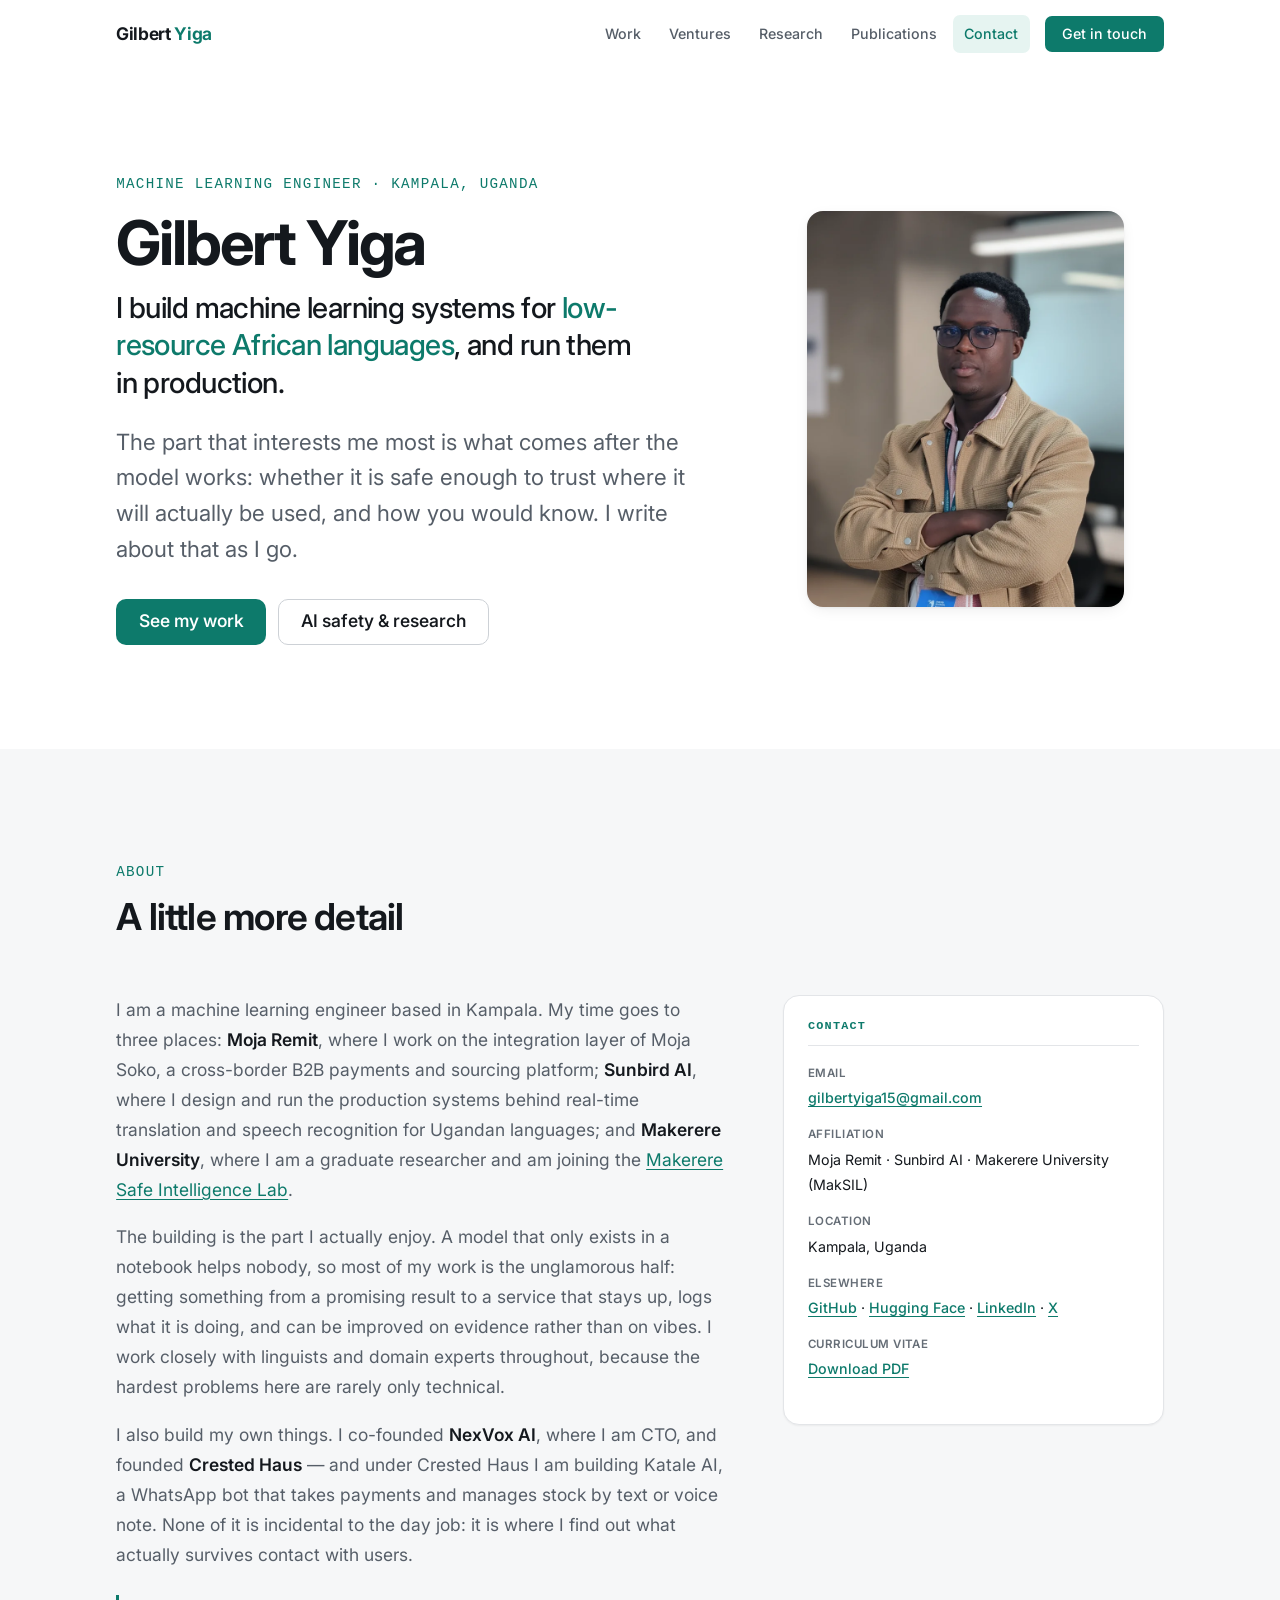
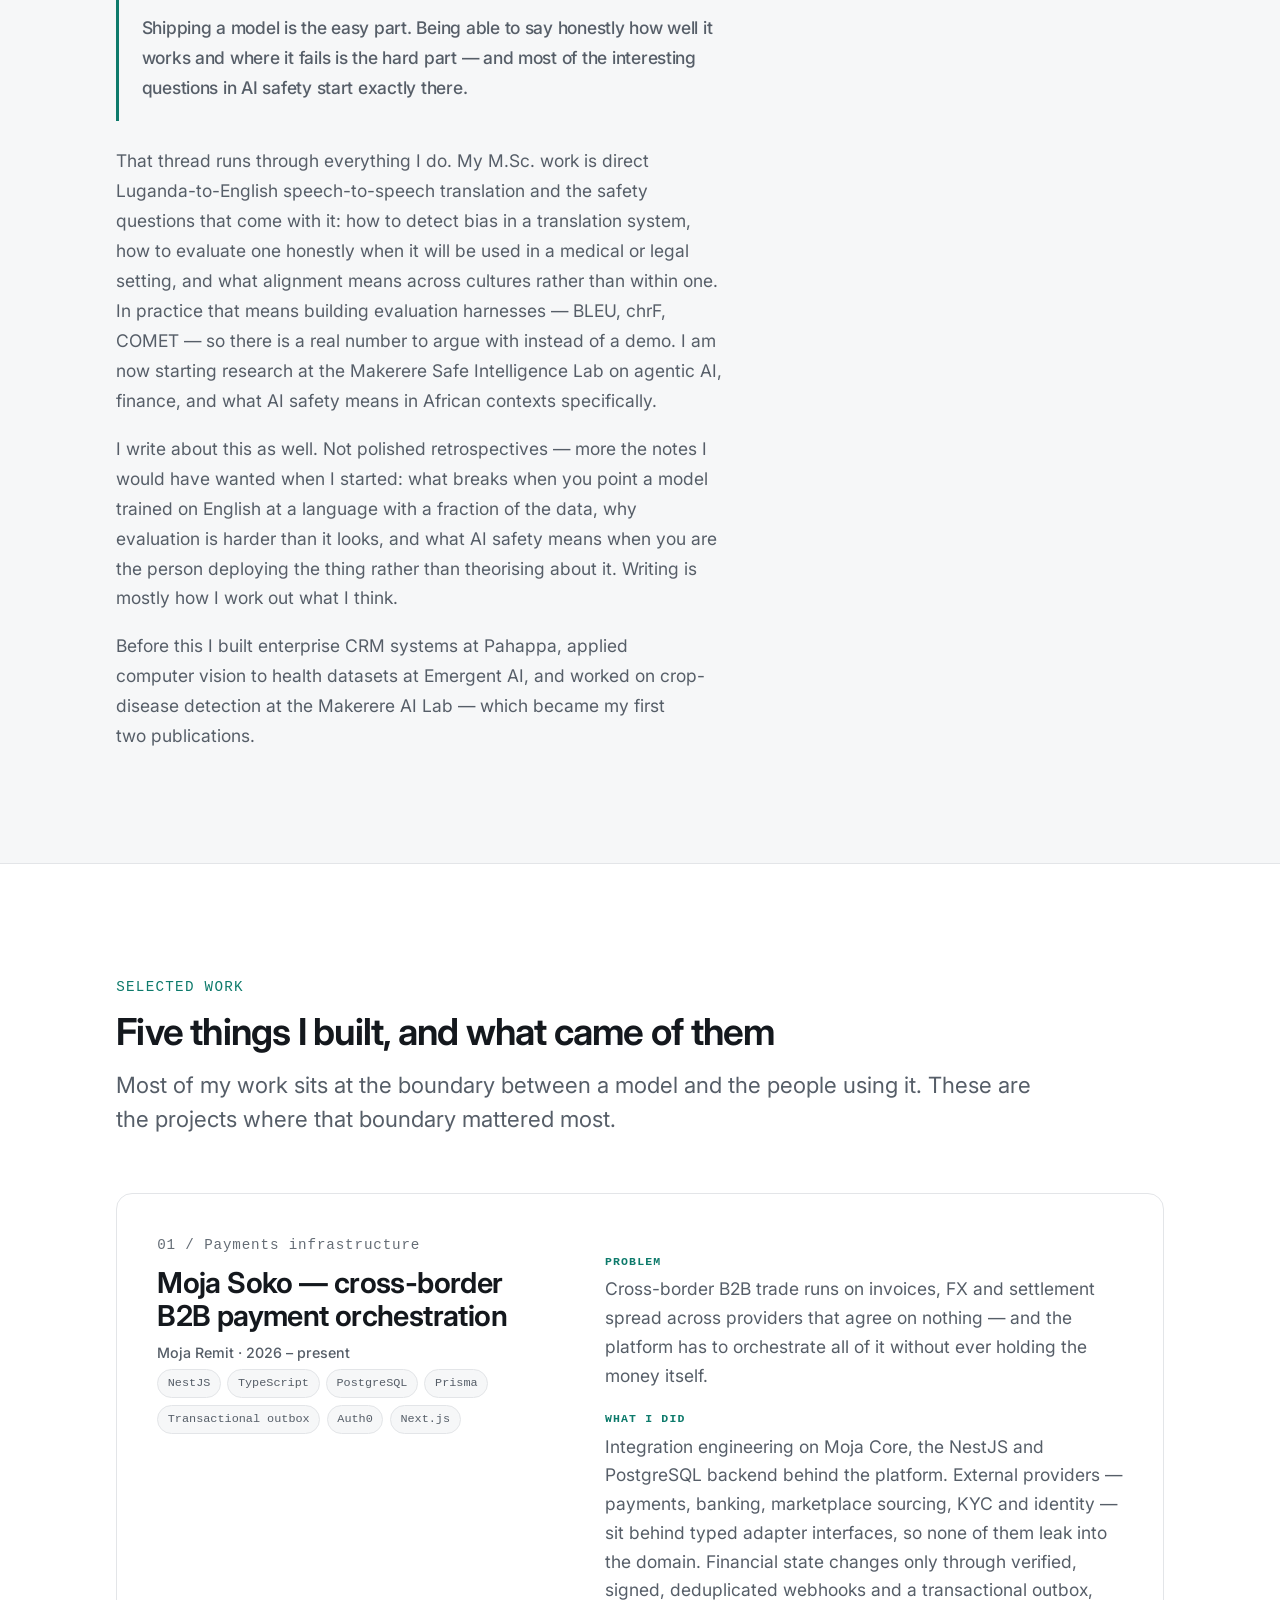
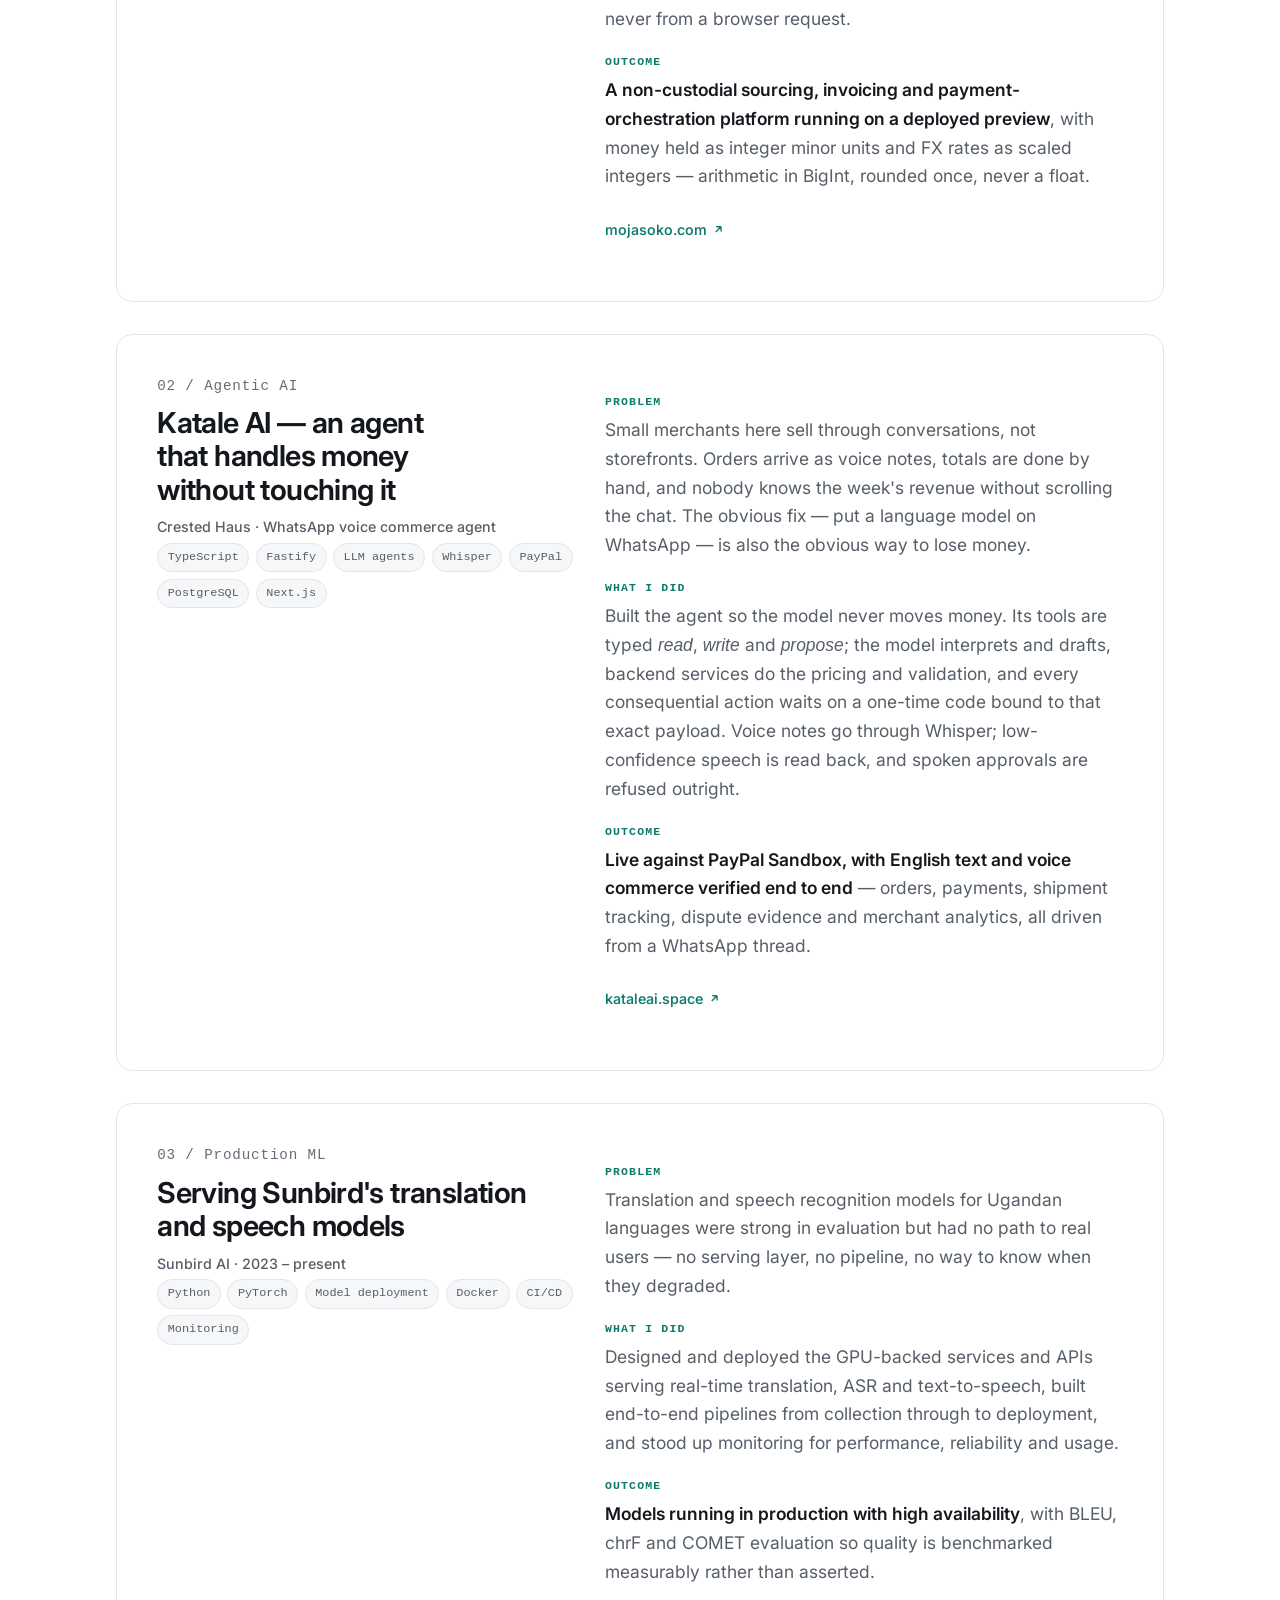
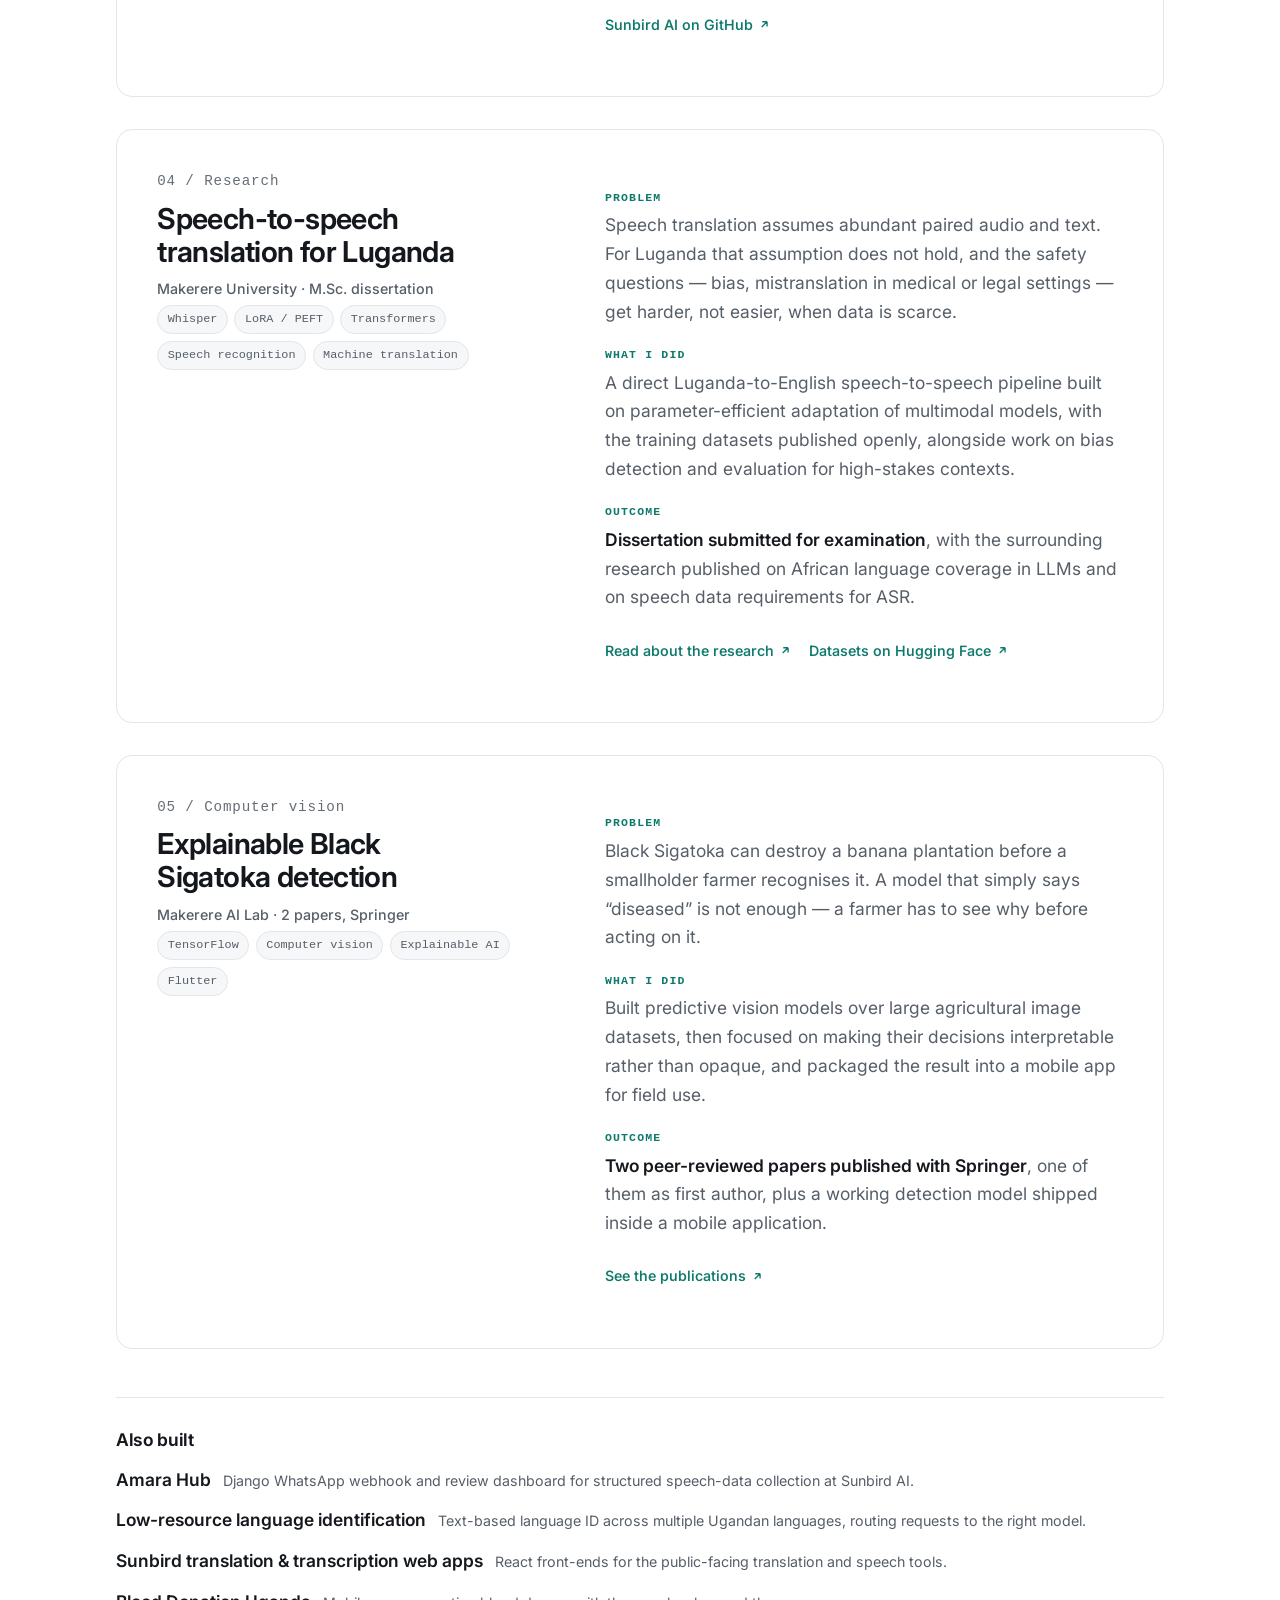
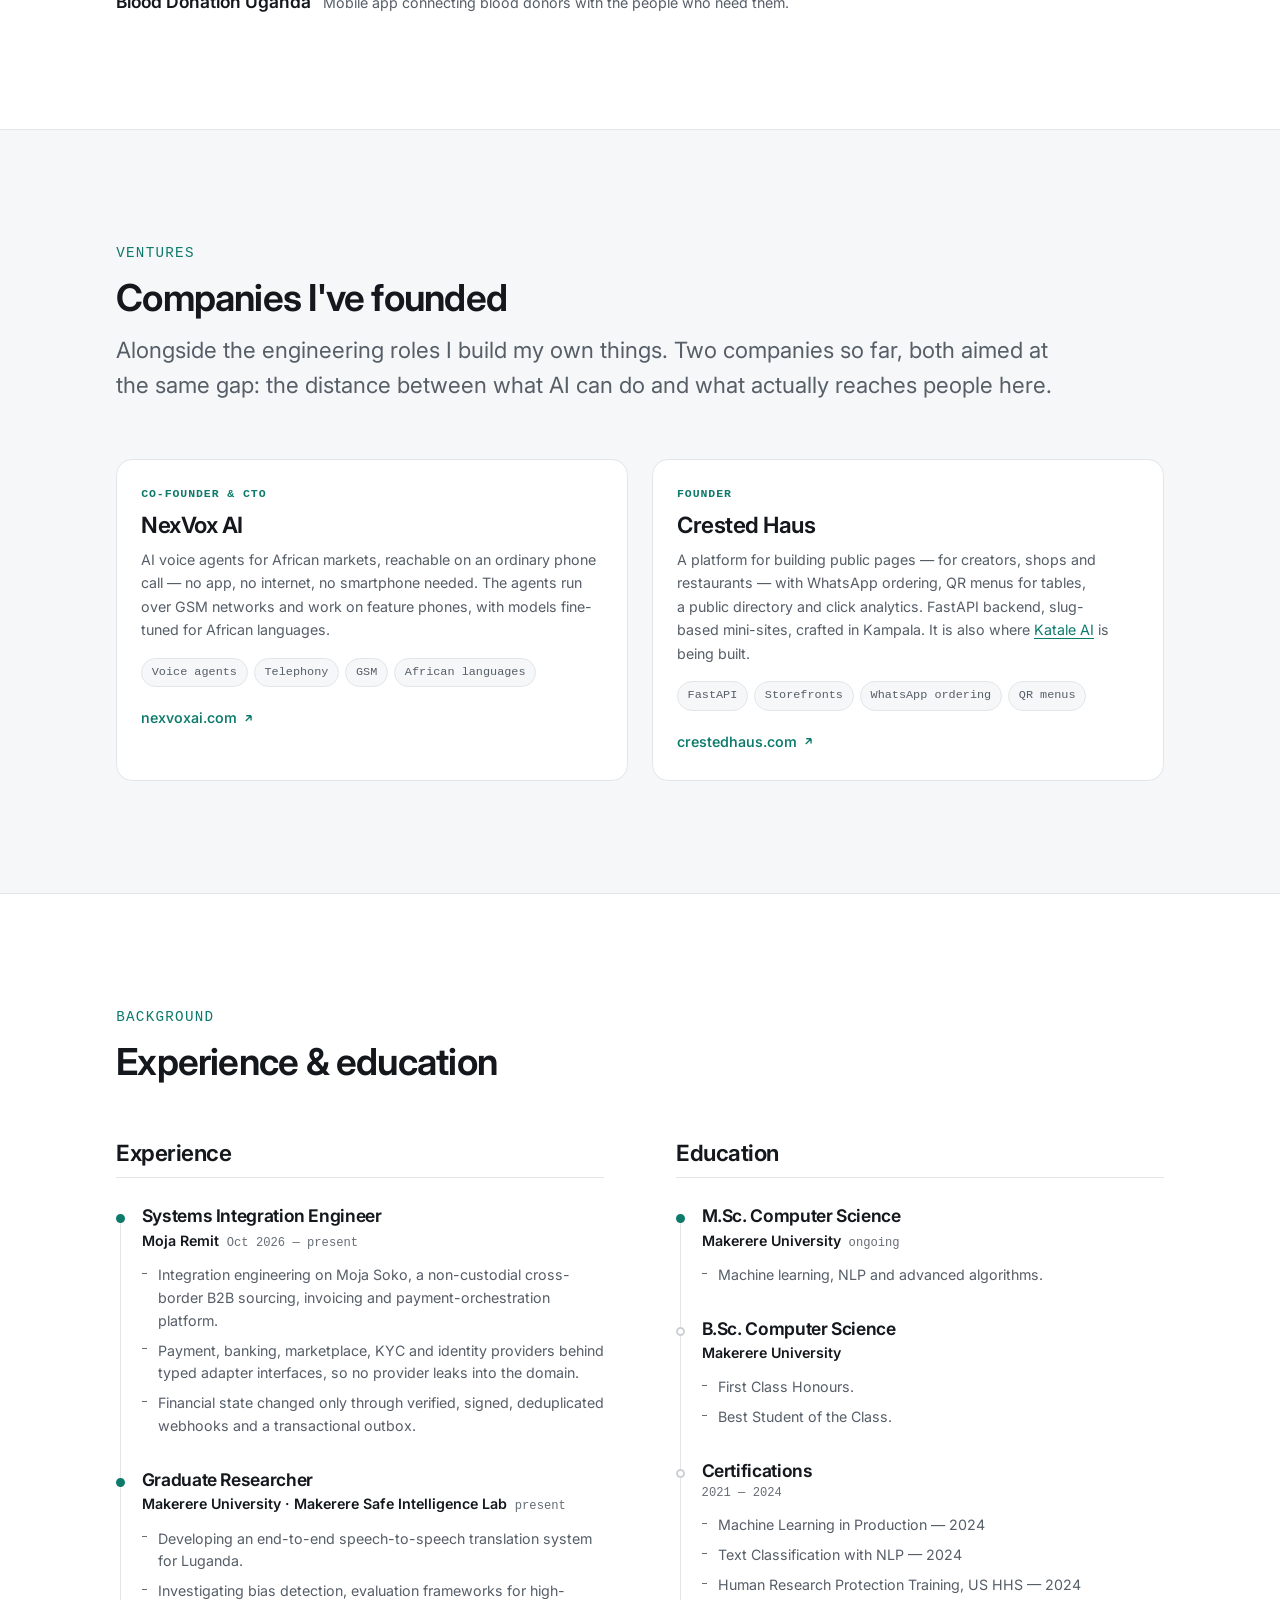
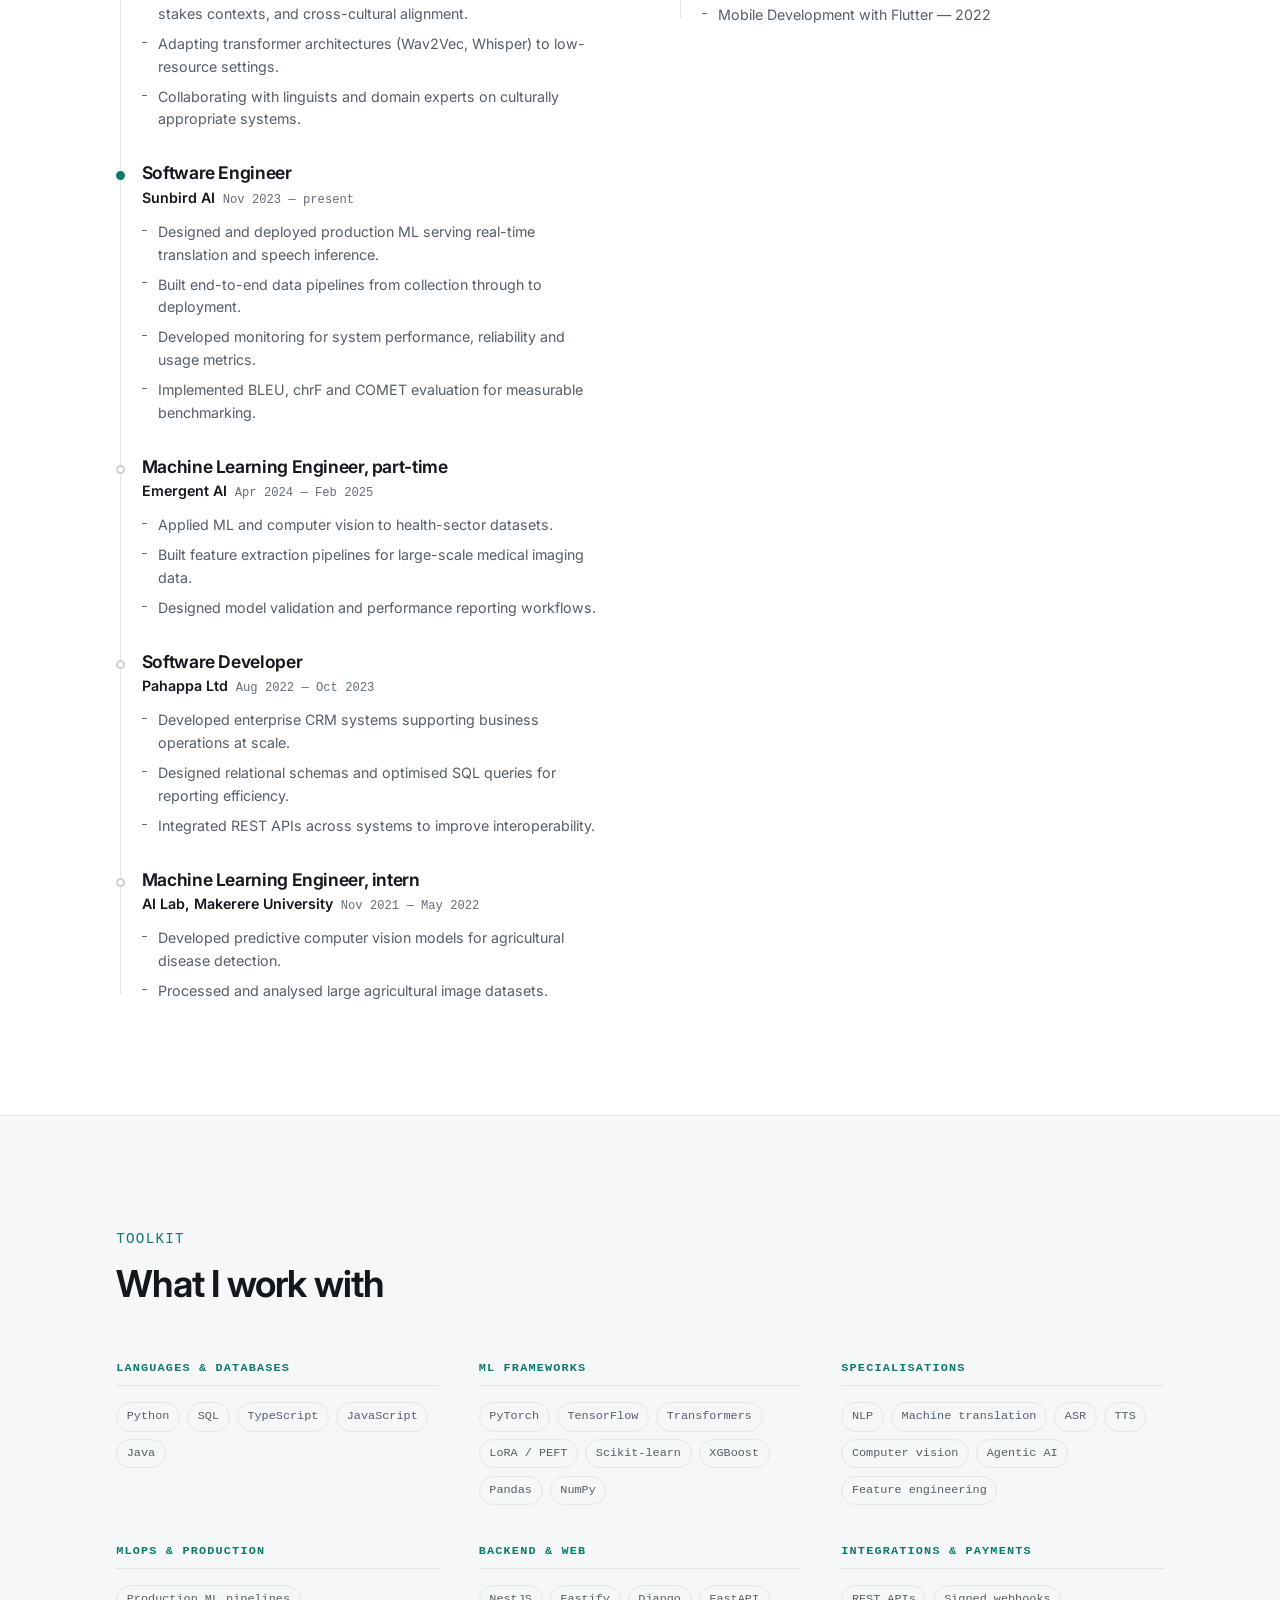
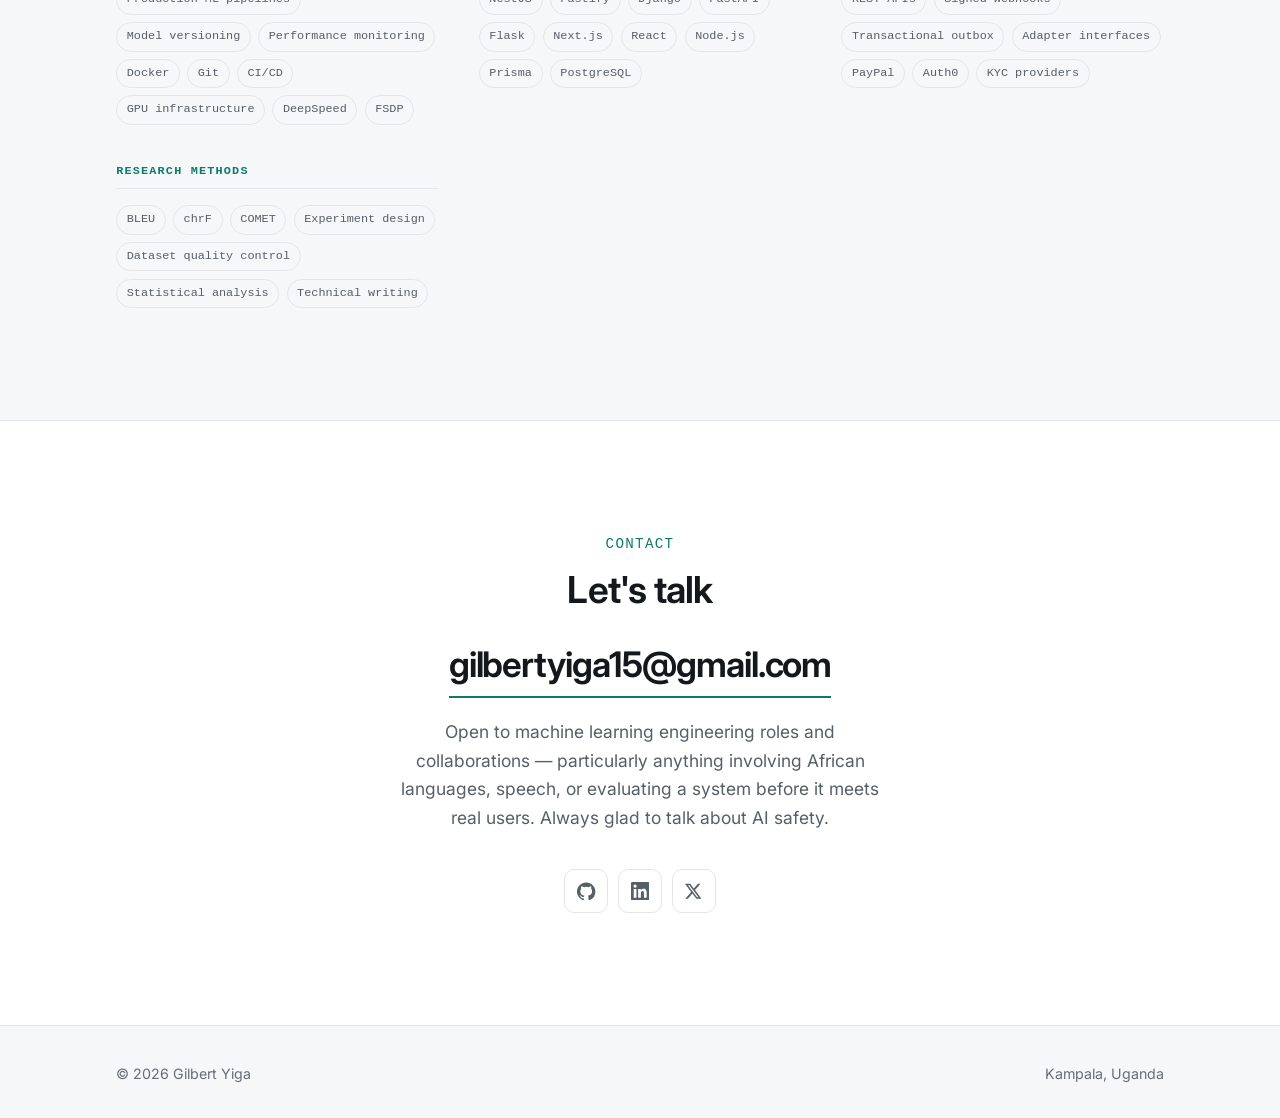
==== commit 6cb4f302: "Reposition as ML practitioner; add Moja Remit, ventures and full citations Three related content cha" ====
--- a/index.html
+++ b/index.html
@@ -6,7 +6,7 @@
   <meta name="viewport" content="width=device-width, initial-scale=1">
 
   <title>Gilbert Yiga — Machine Learning Engineer</title>
-  <meta name="description" content="Gilbert Yiga is a machine learning engineer and researcher in Kampala, Uganda, building production NLP, speech and translation systems for low-resource African languages.">
+  <meta name="description" content="Gilbert Yiga is a machine learning engineer in Kampala, Uganda. He builds production ML at Sunbird AI, works on payments integration at Moja Remit, researches AI safety at the Makerere Safe Intelligence Lab, and founded NexVox AI and Crested Haus.">
   <meta name="author" content="Gilbert Yiga">
   <link rel="canonical" href="https://yigagilbert.github.io/">
   <meta name="theme-color" content="#0d7a6b" media="(prefers-color-scheme: light)">
@@ -15,7 +15,7 @@
   <meta property="og:type" content="profile">
   <meta property="og:url" content="https://yigagilbert.github.io/">
   <meta property="og:title" content="Gilbert Yiga — Machine Learning Engineer">
-  <meta property="og:description" content="Building production NLP, speech and translation systems for low-resource African languages. Sunbird AI and Makerere University, Kampala.">
+  <meta property="og:description" content="I build machine learning systems for low-resource African languages and run them in production. I write about AI safety and how you evaluate a system before it meets real users.">
   <meta property="og:image" content="https://yigagilbert.github.io/img/gilbert-yiga.jpg">
   <meta property="og:image:alt" content="Portrait of Gilbert Yiga">
   <meta name="twitter:card" content="summary_large_image">
@@ -36,15 +36,22 @@
     "url": "https://yigagilbert.github.io/",
     "image": "https://yigagilbert.github.io/img/gilbert-yiga.jpg",
     "jobTitle": "Machine Learning Engineer",
-    "worksFor": { "@type": "Organization", "name": "Sunbird AI" },
+    "worksFor": [
+      { "@type": "Organization", "name": "Moja Remit" },
+      { "@type": "Organization", "name": "Sunbird AI" },
+      { "@type": "Organization", "name": "NexVox AI" }
+    ],
     "affiliation": { "@type": "CollegeOrUniversity", "name": "Makerere University" },
     "alumniOf": { "@type": "CollegeOrUniversity", "name": "Makerere University" },
     "address": { "@type": "PostalAddress", "addressLocality": "Kampala", "addressCountry": "UG" },
-    "knowsAbout": ["Machine Learning", "Natural Language Processing", "Speech Recognition", "Machine Translation", "Low-resource languages", "MLOps", "Computer Vision"],
+    "knowsAbout": ["Machine Learning", "MLOps", "AI Safety", "Agentic AI", "Model Evaluation", "Systems Integration", "Payments Infrastructure", "Natural Language Processing", "Speech Recognition", "Machine Translation", "Low-resource languages", "Computer Vision"],
     "sameAs": [
       "https://github.com/yigagilbert",
-      "https://www.linkedin.com/in/yiga-gilbert-a5ab6b239/",
-      "https://x.com/gilbert_yiga_"
+      "https://huggingface.co/yigagilbert",
+      "https://www.linkedin.com/in/yigagilbert/",
+      "https://x.com/gilbert_yiga_",
+      "https://nexvoxai.com/",
+      "https://crestedhaus.com/"
     ]
   }
   </script>
@@ -58,9 +65,9 @@
       <a class="brand" href="index.html">Gilbert <span>Yiga</span></a>
       <nav class="nav" aria-label="Primary">
         <a href="#work">Work</a>
+        <a href="#ventures">Ventures</a>
         <a href="research.html">Research</a>
         <a href="publications.html">Publications</a>
-        <a href="#experience">Experience</a>
         <a href="#contact">Contact</a>
         <a class="btn btn--primary nav-cta" href="mailto:gilbertyiga15@gmail.com">Get in touch</a>
       </nav>
@@ -74,17 +81,17 @@
       <div class="wrap">
         <div class="hero__grid">
           <div>
-            <p class="eyebrow">ML Engineer &amp; Researcher · Kampala, Uganda</p>
+            <p class="eyebrow">Machine Learning Engineer · Kampala, Uganda</p>
             <h1 class="hero__name">Gilbert Yiga</h1>
-            <p class="hero__role">I build speech and translation systems for <em>low-resource African languages</em>.</p>
+            <p class="hero__role">I build machine learning systems for <em>low-resource African languages</em>, and run them in production.</p>
             <p class="hero__bio">
-              I work at both ends of the problem: publishing research on what these
-              languages actually need from modern models, and running the resulting
-              systems in production where people can use them.
+              The part that interests me most is what comes after the model works:
+              whether it is safe enough to trust where it will actually be used, and how
+              you would know. I write about that as I go.
             </p>
             <div class="hero__actions">
               <a class="btn btn--primary" href="#work">See my work</a>
-              <a class="btn btn--ghost" href="publications.html">Publications</a>
+              <a class="btn btn--ghost" href="research.html">AI safety &amp; research</a>
             </div>
           </div>
 
@@ -111,33 +118,58 @@
         <div class="about__grid">
           <div class="prose">
             <p>
-              I am a machine learning engineer working on natural language processing for
-              low-resource African languages. I split my time between <strong>Sunbird AI</strong>,
-              where I design and run production ML systems, and <strong>Makerere University</strong>,
-              where I am a graduate researcher in the Department of Computer Science.
+              I am a machine learning engineer based in Kampala. My time goes to three
+              places: <strong>Moja Remit</strong>, where I work on the integration layer of Moja Soko,
+              a cross-border B2B payments and sourcing platform; <strong>Sunbird AI</strong>, where I design and run the
+              production systems behind real-time translation and speech recognition for
+              Ugandan languages; and <strong>Makerere University</strong>, where I am a
+              graduate researcher and am joining the
+              <a href="https://maksil.net" target="_blank" rel="noopener">Makerere Safe
+              Intelligence Lab</a>.
+            </p>
+
+            <p>
+              The building is the part I actually enjoy. A model that only exists in a
+              notebook helps nobody, so most of my work is the unglamorous half: getting
+              something from a promising result to a service that stays up, logs what it is
+              doing, and can be improved on evidence rather than on vibes. I work closely
+              with linguists and domain experts throughout, because the hardest problems
+              here are rarely only technical.
+            </p>
+
+            <p>
+              I also build my own things. I co-founded <strong>NexVox AI</strong>, where I am
+              CTO, and founded <strong>Crested Haus</strong> &mdash; and under Crested Haus I
+              am building Katale AI, a WhatsApp bot that takes payments and manages stock by
+              text or voice note. None of it is incidental to the day job: it is where I find
+              out what actually survives contact with users.
             </p>
 
             <p class="pullquote">
-              Most language technology is built for languages that already have plenty of
-              data. I am interested in what happens when they are not — and in making sure
-              the systems we build for those languages are good enough to trust.
+              Shipping a model is the easy part. Being able to say honestly how well it
+              works and where it fails is the hard part &mdash; and most of the interesting
+              questions in AI safety start exactly there.
             </p>
 
             <p>
-              My research focuses on speech-to-speech translation for Luganda, and on the
-              safety questions that come with it: bias detection, evaluation frameworks for
-              high-stakes contexts like medical and legal communication, and alignment across
-              cultures. In practice that means adapting architectures such as Wav2Vec and
-              Whisper to settings they were never trained for, and building the evaluation
-              harnesses — BLEU, chrF, COMET — that tell you honestly whether it worked.
+              That thread runs through everything I do. My M.Sc. work is direct
+              Luganda-to-English speech-to-speech translation and the safety questions that
+              come with it: how to detect bias in a translation system, how to evaluate one
+              honestly when it will be used in a medical or legal setting, and what alignment
+              means across cultures rather than within one. In practice that means building
+              evaluation harnesses &mdash; BLEU, chrF, COMET &mdash; so there is a real
+              number to argue with instead of a demo. I am now starting research at the
+              Makerere Safe Intelligence Lab on agentic AI, finance, and what AI safety
+              means in African contexts specifically.
             </p>
 
             <p>
-              The engineering half matters just as much. A model that only exists in a
-              notebook helps nobody, so I build the data pipelines, serving infrastructure
-              and monitoring that take a model from a research result to something running
-              reliably for real users. I also work closely with linguists and domain experts,
-              because the hardest problems in this work are rarely only technical.
+              I write about this as well. Not polished retrospectives &mdash; more the
+              notes I would have wanted when I started: what breaks when you point a model
+              trained on English at a language with a fraction of the data, why evaluation
+              is harder than it looks, and what AI safety means when you are the person
+              deploying the thing rather than theorising about it. Writing is mostly how I
+              work out what I think.
             </p>
 
             <p>
@@ -156,7 +188,7 @@
               </div>
               <div class="card__row">
                 <dt>Affiliation</dt>
-                <dd>Sunbird AI &middot; Makerere University</dd>
+                <dd>Moja Remit &middot; Sunbird AI &middot; Makerere University (MakSIL)</dd>
               </div>
               <div class="card__row">
                 <dt>Location</dt>
@@ -166,7 +198,8 @@
                 <dt>Elsewhere</dt>
                 <dd>
                   <a href="https://github.com/yigagilbert" target="_blank" rel="noopener">GitHub</a> &middot;
-                  <a href="https://www.linkedin.com/in/yiga-gilbert-a5ab6b239/" target="_blank" rel="noopener">LinkedIn</a> &middot;
+                  <a href="https://huggingface.co/yigagilbert" target="_blank" rel="noopener">Hugging&nbsp;Face</a> &middot;
+                  <a href="https://www.linkedin.com/in/yigagilbert/" target="_blank" rel="noopener">LinkedIn</a> &middot;
                   <a href="https://x.com/gilbert_yiga_" target="_blank" rel="noopener">X</a>
                 </dd>
               </div>
@@ -185,7 +218,7 @@
       <div class="wrap">
         <div class="section-head">
           <p class="eyebrow">Selected work</p>
-          <h2 class="section-title">Four things I built, and what came of them</h2>
+          <h2 class="section-title">Five things I built, and what came of them</h2>
           <p class="section-lede">
             Most of my work sits at the boundary between a model and the people using it.
             These are the projects where that boundary mattered most.
@@ -196,9 +229,83 @@
 
           <article class="case reveal">
             <div>
-              <p class="case__index">01 / Production ML</p>
+              <p class="case__index">01 / Payments infrastructure</p>
+              <h3 class="case__title">Moja Soko &mdash; cross-border B2B payment orchestration</h3>
+              <p class="case__context">Moja Remit &middot; 2026 &ndash; present</p>
+              <div class="tags">
+                <span class="tag">NestJS</span>
+                <span class="tag">TypeScript</span>
+                <span class="tag">PostgreSQL</span>
+                <span class="tag">Prisma</span>
+                <span class="tag">Transactional outbox</span>
+                <span class="tag">Auth0</span>
+                <span class="tag">Next.js</span>
+              </div>
+            </div>
+            <dl class="case__body">
+              <div class="case__block">
+                <dt>Problem</dt>
+                <dd>Cross-border B2B trade runs on invoices, FX and settlement spread across providers that agree on nothing &mdash; and the platform has to orchestrate all of it without ever holding the money itself.</dd>
+              </div>
+              <div class="case__block">
+                <dt>What I did</dt>
+                <dd>Integration engineering on Moja Core, the NestJS and PostgreSQL backend behind the platform. External providers &mdash; payments, banking, marketplace sourcing, KYC and identity &mdash; sit behind typed adapter interfaces, so none of them leak into the domain. Financial state changes only through verified, signed, deduplicated webhooks and a transactional outbox, never from a browser request.</dd>
+              </div>
+              <div class="case__block">
+                <dt>Outcome</dt>
+                <dd><strong>A non-custodial sourcing, invoicing and payment-orchestration platform running on a deployed preview</strong>, with money held as integer minor units and FX rates as scaled integers &mdash; arithmetic in BigInt, rounded once, never a float.</dd>
+              </div>
+              <div class="case__links">
+                <a class="link-arrow" href="https://mojasoko.com/" target="_blank" rel="noopener">
+                  mojasoko.com
+                  <svg viewBox="0 0 24 24" fill="none" stroke="currentColor" stroke-width="2.5" aria-hidden="true"><path d="M7 17L17 7M17 7H8M17 7v9"/></svg>
+                </a>
+              </div>
+            </dl>
+          </article>
+
+          <article class="case reveal">
+            <div>
+              <p class="case__index">02 / Agentic AI</p>
+              <h3 class="case__title">Katale AI &mdash; an agent that handles money without touching it</h3>
+              <p class="case__context">Crested Haus &middot; WhatsApp voice commerce agent</p>
+              <div class="tags">
+                <span class="tag">TypeScript</span>
+                <span class="tag">Fastify</span>
+                <span class="tag">LLM agents</span>
+                <span class="tag">Whisper</span>
+                <span class="tag">PayPal</span>
+                <span class="tag">PostgreSQL</span>
+                <span class="tag">Next.js</span>
+              </div>
+            </div>
+            <dl class="case__body">
+              <div class="case__block">
+                <dt>Problem</dt>
+                <dd>Small merchants here sell through conversations, not storefronts. Orders arrive as voice notes, totals are done by hand, and nobody knows the week's revenue without scrolling the chat. The obvious fix &mdash; put a language model on WhatsApp &mdash; is also the obvious way to lose money.</dd>
+              </div>
+              <div class="case__block">
+                <dt>What I did</dt>
+                <dd>Built the agent so the model never moves money. Its tools are typed <em>read</em>, <em>write</em> and <em>propose</em>; the model interprets and drafts, backend services do the pricing and validation, and every consequential action waits on a one-time code bound to that exact payload. Voice notes go through Whisper; low-confidence speech is read back, and spoken approvals are refused outright.</dd>
+              </div>
+              <div class="case__block">
+                <dt>Outcome</dt>
+                <dd><strong>Live against PayPal Sandbox, with English text and voice commerce verified end to end</strong> &mdash; orders, payments, shipment tracking, dispute evidence and merchant analytics, all driven from a WhatsApp thread.</dd>
+              </div>
+              <div class="case__links">
+                <a class="link-arrow" href="https://kataleai.space" target="_blank" rel="noopener">
+                  kataleai.space
+                  <svg viewBox="0 0 24 24" fill="none" stroke="currentColor" stroke-width="2.5" aria-hidden="true"><path d="M7 17L17 7M17 7H8M17 7v9"/></svg>
+                </a>
+              </div>
+            </dl>
+          </article>
+
+          <article class="case reveal">
+            <div>
+              <p class="case__index">03 / Production ML</p>
               <h3 class="case__title">Serving Sunbird's translation and speech models</h3>
-              <p class="case__context">Sunbird AI · 2023 &ndash; present</p>
+              <p class="case__context">Sunbird AI &middot; 2023 &ndash; present</p>
               <div class="tags">
                 <span class="tag">Python</span>
                 <span class="tag">PyTorch</span>
@@ -211,22 +318,15 @@
             <dl class="case__body">
               <div class="case__block">
                 <dt>Problem</dt>
-                <dd>Translation and speech recognition models for Ugandan languages were
-                    strong in evaluation but had no path to real users — no serving layer,
-                    no pipeline, no way to know when they degraded.</dd>
+                <dd>Translation and speech recognition models for Ugandan languages were strong in evaluation but had no path to real users &mdash; no serving layer, no pipeline, no way to know when they degraded.</dd>
               </div>
               <div class="case__block">
                 <dt>What I did</dt>
-                <dd>Designed and deployed the production systems serving real-time translation
-                    and speech inference, built end-to-end data pipelines covering collection,
-                    preprocessing, validation, training, evaluation and deployment, and stood up
-                    monitoring for system performance, reliability and usage.</dd>
+                <dd>Designed and deployed the GPU-backed services and APIs serving real-time translation, ASR and text-to-speech, built end-to-end pipelines from collection through to deployment, and stood up monitoring for performance, reliability and usage.</dd>
               </div>
               <div class="case__block">
                 <dt>Outcome</dt>
-                <dd><strong>Both models run in production with high availability</strong>, with
-                    evaluation frameworks using BLEU, chrF and COMET so performance is
-                    benchmarked measurably rather than asserted.</dd>
+                <dd><strong>Models running in production with high availability</strong>, with BLEU, chrF and COMET evaluation so quality is benchmarked measurably rather than asserted.</dd>
               </div>
               <div class="case__links">
                 <a class="link-arrow" href="https://github.com/SunbirdAI" target="_blank" rel="noopener">
@@ -239,12 +339,12 @@
 
           <article class="case reveal">
             <div>
-              <p class="case__index">02 / Research</p>
+              <p class="case__index">04 / Research</p>
               <h3 class="case__title">Speech-to-speech translation for Luganda</h3>
-              <p class="case__context">Makerere University · Graduate research</p>
+              <p class="case__context">Makerere University &middot; M.Sc. dissertation</p>
               <div class="tags">
-                <span class="tag">Wav2Vec</span>
                 <span class="tag">Whisper</span>
+                <span class="tag">LoRA / PEFT</span>
                 <span class="tag">Transformers</span>
                 <span class="tag">Speech recognition</span>
                 <span class="tag">Machine translation</span>
@@ -253,37 +353,34 @@
             <dl class="case__body">
               <div class="case__block">
                 <dt>Problem</dt>
-                <dd>Speech translation assumes abundant paired audio and text. For Luganda that
-                    assumption does not hold, and the safety questions — bias, mistranslation in
-                    medical or legal settings — get harder, not easier, when data is scarce.</dd>
+                <dd>Speech translation assumes abundant paired audio and text. For Luganda that assumption does not hold, and the safety questions &mdash; bias, mistranslation in medical or legal settings &mdash; get harder, not easier, when data is scarce.</dd>
               </div>
               <div class="case__block">
                 <dt>What I did</dt>
-                <dd>Developing an end-to-end speech-to-speech translation system, adapting
-                    state-of-the-art architectures to low-resource conditions, and investigating
-                    bias detection and evaluation frameworks for high-stakes contexts alongside
-                    linguists and domain experts.</dd>
+                <dd>A direct Luganda-to-English speech-to-speech pipeline built on parameter-efficient adaptation of multimodal models, with the training datasets published openly, alongside work on bias detection and evaluation for high-stakes contexts.</dd>
               </div>
               <div class="case__block">
                 <dt>Outcome</dt>
-                <dd><strong>Ongoing research, with published work on African language coverage
-                    in LLMs and on speech data requirements for ASR</strong> feeding directly
-                    into the system design.</dd>
+                <dd><strong>Dissertation submitted for examination</strong>, with the surrounding research published on African language coverage in LLMs and on speech data requirements for ASR.</dd>
               </div>
               <div class="case__links">
                 <a class="link-arrow" href="research.html">
                   Read about the research
                   <svg viewBox="0 0 24 24" fill="none" stroke="currentColor" stroke-width="2.5" aria-hidden="true"><path d="M7 17L17 7M17 7H8M17 7v9"/></svg>
                 </a>
+                <a class="link-arrow" href="https://huggingface.co/yigagilbert" target="_blank" rel="noopener">
+                  Datasets on Hugging Face
+                  <svg viewBox="0 0 24 24" fill="none" stroke="currentColor" stroke-width="2.5" aria-hidden="true"><path d="M7 17L17 7M17 7H8M17 7v9"/></svg>
+                </a>
               </div>
             </dl>
           </article>
 
           <article class="case reveal">
             <div>
-              <p class="case__index">03 / Computer vision</p>
+              <p class="case__index">05 / Computer vision</p>
               <h3 class="case__title">Explainable Black Sigatoka detection</h3>
-              <p class="case__context">AI Lab, Makerere University · 2 papers, Springer 2023</p>
+              <p class="case__context">Makerere AI Lab &middot; 2 papers, Springer</p>
               <div class="tags">
                 <span class="tag">TensorFlow</span>
                 <span class="tag">Computer vision</span>
@@ -294,21 +391,15 @@
             <dl class="case__body">
               <div class="case__block">
                 <dt>Problem</dt>
-                <dd>Black Sigatoka can destroy a banana plantation before a smallholder farmer
-                    recognises it. A model that simply says "diseased" is not enough — a farmer
-                    has to be able to see why before acting on it.</dd>
+                <dd>Black Sigatoka can destroy a banana plantation before a smallholder farmer recognises it. A model that simply says &ldquo;diseased&rdquo; is not enough &mdash; a farmer has to see why before acting on it.</dd>
               </div>
               <div class="case__block">
                 <dt>What I did</dt>
-                <dd>Built predictive computer vision models for agricultural disease detection
-                    over large image datasets, then focused on making their decisions
-                    interpretable rather than opaque, and packaged the result into a mobile app
-                    for use in the field.</dd>
+                <dd>Built predictive vision models over large agricultural image datasets, then focused on making their decisions interpretable rather than opaque, and packaged the result into a mobile app for field use.</dd>
               </div>
               <div class="case__block">
                 <dt>Outcome</dt>
-                <dd><strong>Two peer-reviewed papers published with Springer in 2023</strong>,
-                    plus a working detection model shipped inside a mobile application.</dd>
+                <dd><strong>Two peer-reviewed papers published with Springer</strong>, one of them as first author, plus a working detection model shipped inside a mobile application.</dd>
               </div>
               <div class="case__links">
                 <a class="link-arrow" href="publications.html">
@@ -319,51 +410,15 @@
             </dl>
           </article>
 
-          <article class="case reveal">
-            <div>
-              <p class="case__index">04 / Data engineering</p>
-              <h3 class="case__title">WhatsApp data collection and review platform</h3>
-              <p class="case__context">Sunbird AI · Django</p>
-              <div class="tags">
-                <span class="tag">Django</span>
-                <span class="tag">Webhooks</span>
-                <span class="tag">SQL</span>
-                <span class="tag">WhatsApp Business API</span>
-              </div>
-            </div>
-            <dl class="case__body">
-              <div class="case__block">
-                <dt>Problem</dt>
-                <dd>Training data for local languages has to come from the people who speak them,
-                    and those people are on WhatsApp — not on a web form. Collecting it also
-                    means someone has to check the quality of what arrives.</dd>
-              </div>
-              <div class="case__block">
-                <dt>What I did</dt>
-                <dd>Designed a structured data collection system on Django webhooks integrated
-                    with the official WhatsApp Business API, and built an admin review layer so
-                    submissions are moderated and quality-controlled before entering a dataset.</dd>
-              </div>
-              <div class="case__block">
-                <dt>Outcome</dt>
-                <dd><strong>A scalable collection pipeline that meets contributors where they
-                    already are</strong>, with human review built into the flow rather than
-                    bolted on afterwards.</dd>
-              </div>
-              <div class="case__links">
-                <a class="link-arrow" href="https://github.com/yigagilbert" target="_blank" rel="noopener">
-                  Code on GitHub
-                  <svg viewBox="0 0 24 24" fill="none" stroke="currentColor" stroke-width="2.5" aria-hidden="true"><path d="M7 17L17 7M17 7H8M17 7v9"/></svg>
-                </a>
-              </div>
-            </dl>
-          </article>
-
         </div>
 
         <div class="also">
           <h3 class="also__title">Also built</h3>
           <ul class="also__list">
+            <li class="also__item">
+              <b>Amara Hub</b>
+              <span>Django WhatsApp webhook and review dashboard for structured speech-data collection at Sunbird AI.</span>
+            </li>
             <li class="also__item">
               <b>Low-resource language identification</b>
               <span>Text-based language ID across multiple Ugandan languages, routing requests to the right model.</span>
@@ -381,8 +436,66 @@
       </div>
     </section>
 
+    <!-- ================= Ventures ================= -->
+    <section class="section section--sunken" id="ventures">
+      <div class="wrap">
+        <div class="section-head">
+          <p class="eyebrow">Ventures</p>
+          <h2 class="section-title">Companies I've founded</h2>
+          <p class="section-lede">
+            Alongside the engineering roles I build my own things. Two companies so far, both
+            aimed at the same gap: the distance between what AI can do and what actually reaches
+            people here.
+          </p>
+        </div>
+
+        <div class="areas">
+
+          <article class="area">
+            <p class="area__role">Co-founder &amp; CTO</p>
+            <h3 class="area__title">NexVox AI</h3>
+            <p class="area__body">
+              AI voice agents for African markets, reachable on an ordinary phone call &mdash; no app, no
+              internet, no smartphone needed. The agents run over GSM networks and work on feature phones,
+              with models fine-tuned for African languages.
+            </p>
+            <div class="tags">
+              <span class="tag">Voice agents</span>
+              <span class="tag">Telephony</span>
+              <span class="tag">GSM</span>
+              <span class="tag">African languages</span>
+            </div>
+            <p class="area__link">
+              <a class="link-arrow" href="https://nexvoxai.com/" target="_blank" rel="noopener">nexvoxai.com <svg viewBox="0 0 24 24" fill="none" stroke="currentColor" stroke-width="2.5" aria-hidden="true"><path d="M7 17L17 7M17 7H8M17 7v9"/></svg></a>
+            </p>
+          </article>
+
+          <article class="area">
+            <p class="area__role">Founder</p>
+            <h3 class="area__title">Crested Haus</h3>
+            <p class="area__body">
+              A platform for building public pages &mdash; for creators, shops and restaurants &mdash; with
+              WhatsApp ordering, QR menus for tables, a public directory and click analytics. FastAPI
+              backend, slug-based mini-sites, crafted in Kampala. It is also where
+              <a href="#work">Katale AI</a> is being built.
+            </p>
+            <div class="tags">
+              <span class="tag">FastAPI</span>
+              <span class="tag">Storefronts</span>
+              <span class="tag">WhatsApp ordering</span>
+              <span class="tag">QR menus</span>
+            </div>
+            <p class="area__link">
+              <a class="link-arrow" href="https://crestedhaus.com/" target="_blank" rel="noopener">crestedhaus.com <svg viewBox="0 0 24 24" fill="none" stroke="currentColor" stroke-width="2.5" aria-hidden="true"><path d="M7 17L17 7M17 7H8M17 7v9"/></svg></a>
+            </p>
+          </article>
+
+        </div>
+      </div>
+    </section>
+
     <!-- ================= Experience ================= -->
-    <section class="section section--sunken" id="experience">
+    <section class="section" id="experience">
       <div class="wrap">
         <div class="section-head">
           <p class="eyebrow">Background</p>
@@ -395,9 +508,22 @@
             <div class="timeline">
 
               <article class="entry" data-current="true">
+                <h4 class="entry__role">Systems Integration Engineer</h4>
+                <p class="entry__meta">
+                  <span class="entry__org">Moja Remit</span>
+                  <span class="entry__dates">Oct 2026 — present</span>
+                </p>
+                <ul class="entry__points">
+                  <li>Integration engineering on Moja Soko, a non-custodial cross-border B2B sourcing, invoicing and payment-orchestration platform.</li>
+                  <li>Payment, banking, marketplace, KYC and identity providers behind typed adapter interfaces, so no provider leaks into the domain.</li>
+                  <li>Financial state changed only through verified, signed, deduplicated webhooks and a transactional outbox.</li>
+                </ul>
+              </article>
+
+              <article class="entry" data-current="true">
                 <h4 class="entry__role">Graduate Researcher</h4>
                 <p class="entry__meta">
-                  <span class="entry__org">Makerere University, Dept. of Computer Science</span>
+                  <span class="entry__org">Makerere University &middot; Makerere Safe Intelligence Lab</span>
                   <span class="entry__dates">present</span>
                 </p>
                 <ul class="entry__points">
@@ -409,7 +535,7 @@
               </article>
 
               <article class="entry" data-current="true">
-                <h4 class="entry__role">Software Engineer, part-time</h4>
+                <h4 class="entry__role">Software Engineer</h4>
                 <p class="entry__meta">
                   <span class="entry__org">Sunbird AI</span>
                   <span class="entry__dates">Nov 2023 — present</span>
@@ -509,7 +635,7 @@
     </section>
 
     <!-- ================= Skills ================= -->
-    <section class="section" id="skills">
+    <section class="section section--sunken" id="skills">
       <div class="wrap">
         <div class="section-head">
           <p class="eyebrow">Toolkit</p>
@@ -534,6 +660,7 @@
               <span class="tag">PyTorch</span>
               <span class="tag">TensorFlow</span>
               <span class="tag">Transformers</span>
+              <span class="tag">LoRA / PEFT</span>
               <span class="tag">Scikit-learn</span>
               <span class="tag">XGBoost</span>
               <span class="tag">Pandas</span>
@@ -546,10 +673,11 @@
             <div class="skillset__list">
               <span class="tag">NLP</span>
               <span class="tag">Machine translation</span>
-              <span class="tag">Speech recognition</span>
+              <span class="tag">ASR</span>
+              <span class="tag">TTS</span>
               <span class="tag">Computer vision</span>
+              <span class="tag">Agentic AI</span>
               <span class="tag">Feature engineering</span>
-              <span class="tag">Predictive modelling</span>
             </div>
           </div>
 
@@ -562,19 +690,38 @@
               <span class="tag">Docker</span>
               <span class="tag">Git</span>
               <span class="tag">CI/CD</span>
+              <span class="tag">GPU infrastructure</span>
               <span class="tag">DeepSpeed</span>
               <span class="tag">FSDP</span>
             </div>
           </div>
 
           <div class="skillset">
-            <h3 class="skillset__title">Web &amp; frameworks</h3>
+            <h3 class="skillset__title">Backend &amp; web</h3>
             <div class="skillset__list">
+              <span class="tag">NestJS</span>
+              <span class="tag">Fastify</span>
               <span class="tag">Django</span>
+              <span class="tag">FastAPI</span>
               <span class="tag">Flask</span>
+              <span class="tag">Next.js</span>
               <span class="tag">React</span>
               <span class="tag">Node.js</span>
+              <span class="tag">Prisma</span>
+              <span class="tag">PostgreSQL</span>
+            </div>
+          </div>
+
+          <div class="skillset">
+            <h3 class="skillset__title">Integrations &amp; payments</h3>
+            <div class="skillset__list">
               <span class="tag">REST APIs</span>
+              <span class="tag">Signed webhooks</span>
+              <span class="tag">Transactional outbox</span>
+              <span class="tag">Adapter interfaces</span>
+              <span class="tag">PayPal</span>
+              <span class="tag">Auth0</span>
+              <span class="tag">KYC providers</span>
             </div>
           </div>
 
@@ -584,7 +731,8 @@
               <span class="tag">BLEU</span>
               <span class="tag">chrF</span>
               <span class="tag">COMET</span>
-              <span class="tag">Experiment tracking</span>
+              <span class="tag">Experiment design</span>
+              <span class="tag">Dataset quality control</span>
               <span class="tag">Statistical analysis</span>
               <span class="tag">Technical writing</span>
             </div>
@@ -594,22 +742,22 @@
     </section>
 
     <!-- ================= Contact ================= -->
-    <section class="section section--sunken" id="contact">
+    <section class="section" id="contact">
       <div class="wrap contact">
         <p class="eyebrow">Contact</p>
         <h2 class="section-title">Let's talk</h2>
         <a class="contact__mail" href="mailto:gilbertyiga15@gmail.com">gilbertyiga15@gmail.com</a>
         <p class="contact__note">
-          Open to machine learning engineering roles, research collaborations and PhD
-          opportunities — particularly anything involving African languages, speech, or
-          applied ML for health and agriculture.
+          Open to machine learning engineering roles and collaborations — particularly
+          anything involving African languages, speech, or evaluating a system before it
+          meets real users. Always glad to talk about AI safety.
         </p>
 
         <div class="socials">
           <a class="social" href="https://github.com/yigagilbert" target="_blank" rel="noopener" aria-label="GitHub">
             <svg viewBox="0 0 24 24" aria-hidden="true"><path d="M12 .5C5.37.5 0 5.87 0 12.5c0 5.3 3.44 9.8 8.21 11.39.6.11.82-.26.82-.58v-2.03c-3.34.73-4.04-1.61-4.04-1.61-.55-1.39-1.34-1.76-1.34-1.76-1.09-.75.08-.73.08-.73 1.2.08 1.84 1.24 1.84 1.24 1.07 1.83 2.81 1.3 3.5.99.11-.78.42-1.31.76-1.61-2.67-.3-5.47-1.33-5.47-5.93 0-1.31.47-2.38 1.24-3.22-.13-.3-.54-1.52.11-3.18 0 0 1.01-.32 3.3 1.23a11.5 11.5 0 0 1 6.01 0c2.29-1.55 3.3-1.23 3.3-1.23.65 1.66.24 2.88.12 3.18.77.84 1.23 1.91 1.23 3.22 0 4.61-2.81 5.62-5.49 5.92.43.37.82 1.1.82 2.22v3.29c0 .32.22.7.83.58A12.01 12.01 0 0 0 24 12.5C24 5.87 18.63.5 12 .5z"/></svg>
           </a>
-          <a class="social" href="https://www.linkedin.com/in/yiga-gilbert-a5ab6b239/" target="_blank" rel="noopener" aria-label="LinkedIn">
+          <a class="social" href="https://www.linkedin.com/in/yigagilbert/" target="_blank" rel="noopener" aria-label="LinkedIn">
             <svg viewBox="0 0 24 24" aria-hidden="true"><path d="M20.45 20.45h-3.55v-5.57c0-1.33-.02-3.04-1.85-3.04-1.85 0-2.14 1.45-2.14 2.94v5.67H9.35V9h3.41v1.56h.05c.47-.9 1.63-1.85 3.36-1.85 3.6 0 4.27 2.37 4.27 5.45v6.29zM5.34 7.43a2.06 2.06 0 1 1 0-4.13 2.06 2.06 0 0 1 0 4.13zM7.12 20.45H3.55V9h3.57v11.45zM22.22 0H1.77C.79 0 0 .77 0 1.72v20.56C0 23.23.79 24 1.77 24h20.45c.98 0 1.78-.77 1.78-1.72V1.72C24 .77 23.2 0 22.22 0z"/></svg>
           </a>
           <a class="social" href="https://x.com/gilbert_yiga_" target="_blank" rel="noopener" aria-label="X">
--- a/css/style.css
+++ b/css/style.css
@@ -823,3 +823,44 @@
   color: var(--text-muted);
 }
 .counts b { color: var(--text); font-weight: 650; }
+
+/* --- Publication citation details --------------------------------------- */
+
+.pub__title a {
+  color: inherit;
+  text-decoration: none;
+}
+.pub__title a:hover {
+  color: var(--accent);
+  text-decoration: underline;
+  text-underline-offset: 0.15em;
+}
+
+.pub__where {
+  font-size: var(--step--1);
+  color: var(--text-muted);
+  font-style: italic;
+}
+
+/* "First author" sits next to the venue badge but must not read as a venue. */
+.venue + .venue {
+  background: transparent;
+  color: var(--text-muted);
+  border-color: var(--border-strong);
+}
+
+/* --- Ventures ----------------------------------------------------------- */
+
+.area__role {
+  font-family: var(--font-mono);
+  font-size: 0.72rem;
+  font-weight: 600;
+  letter-spacing: 0.08em;
+  text-transform: uppercase;
+  color: var(--accent);
+}
+
+.area__link { margin-top: 1rem; }
+
+/* Ventures cards carry tags and a link under the body copy. */
+.area .tags { margin-top: 1rem; }
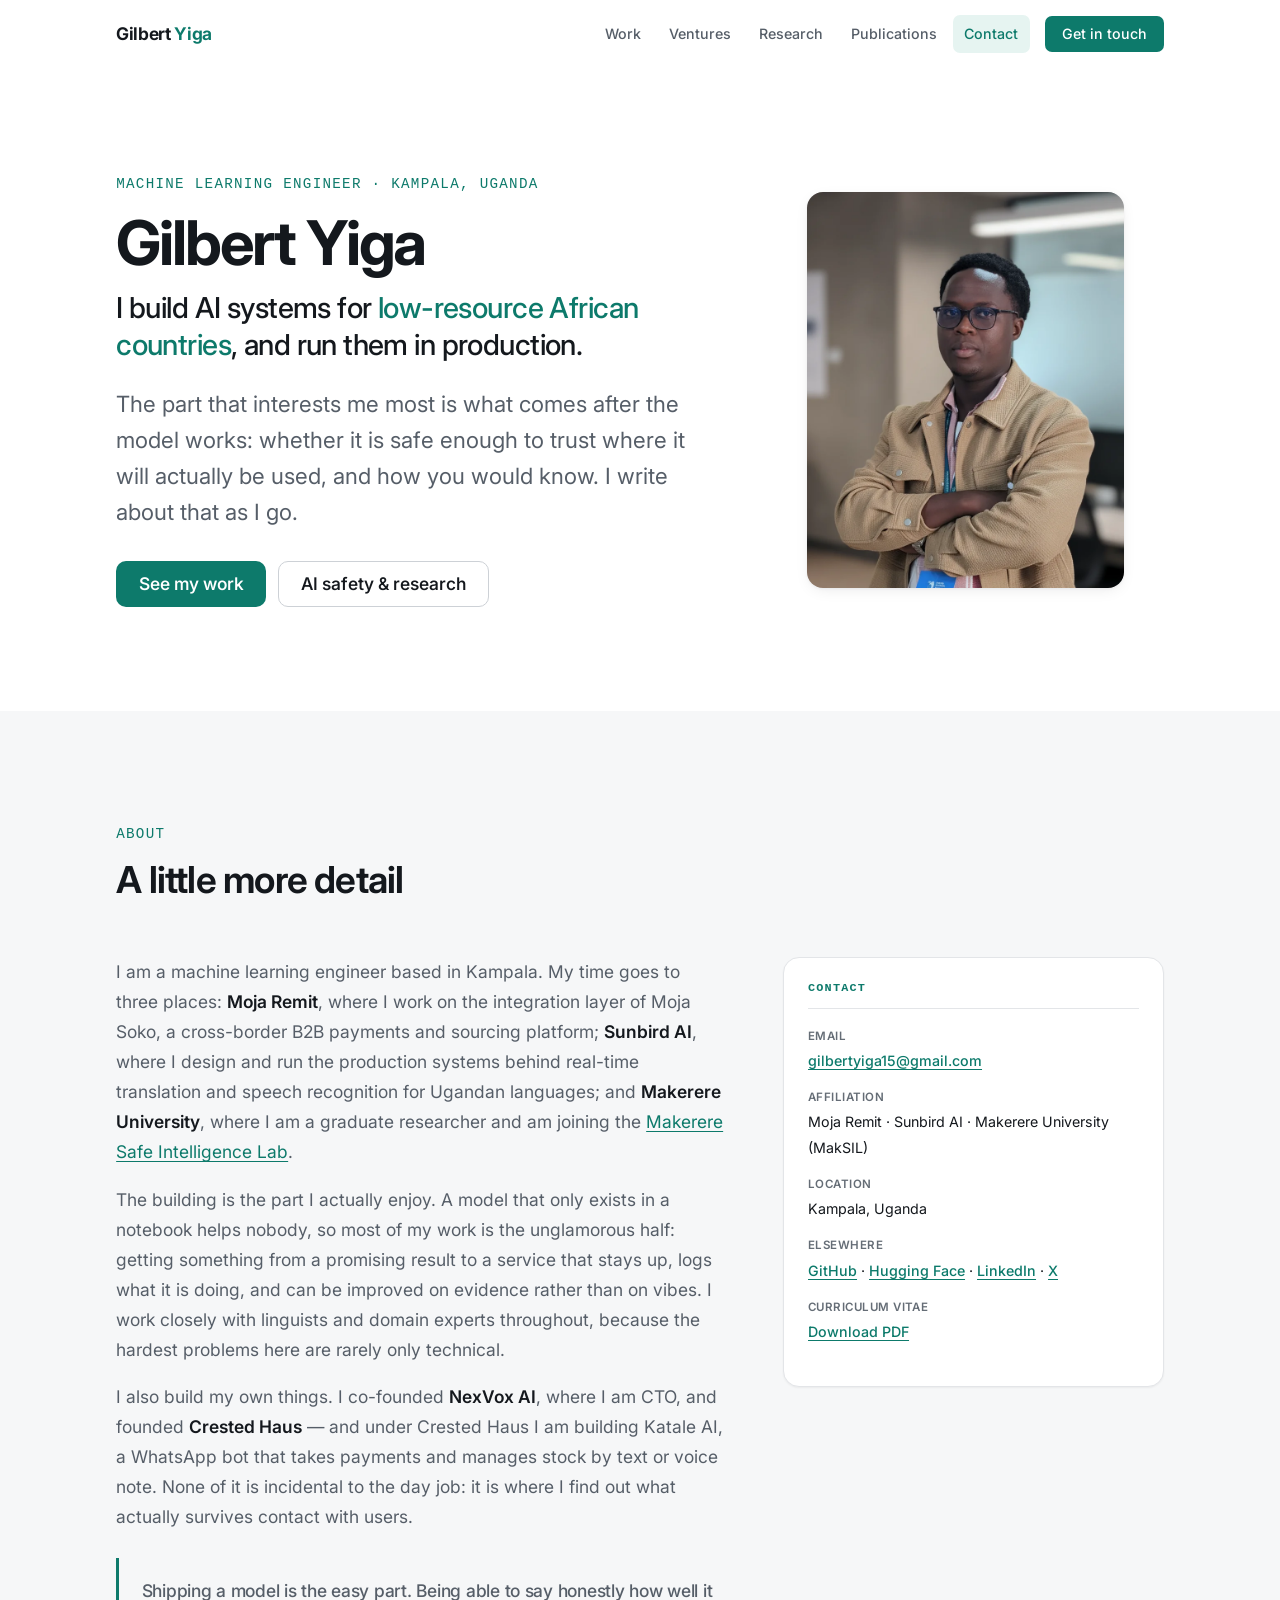
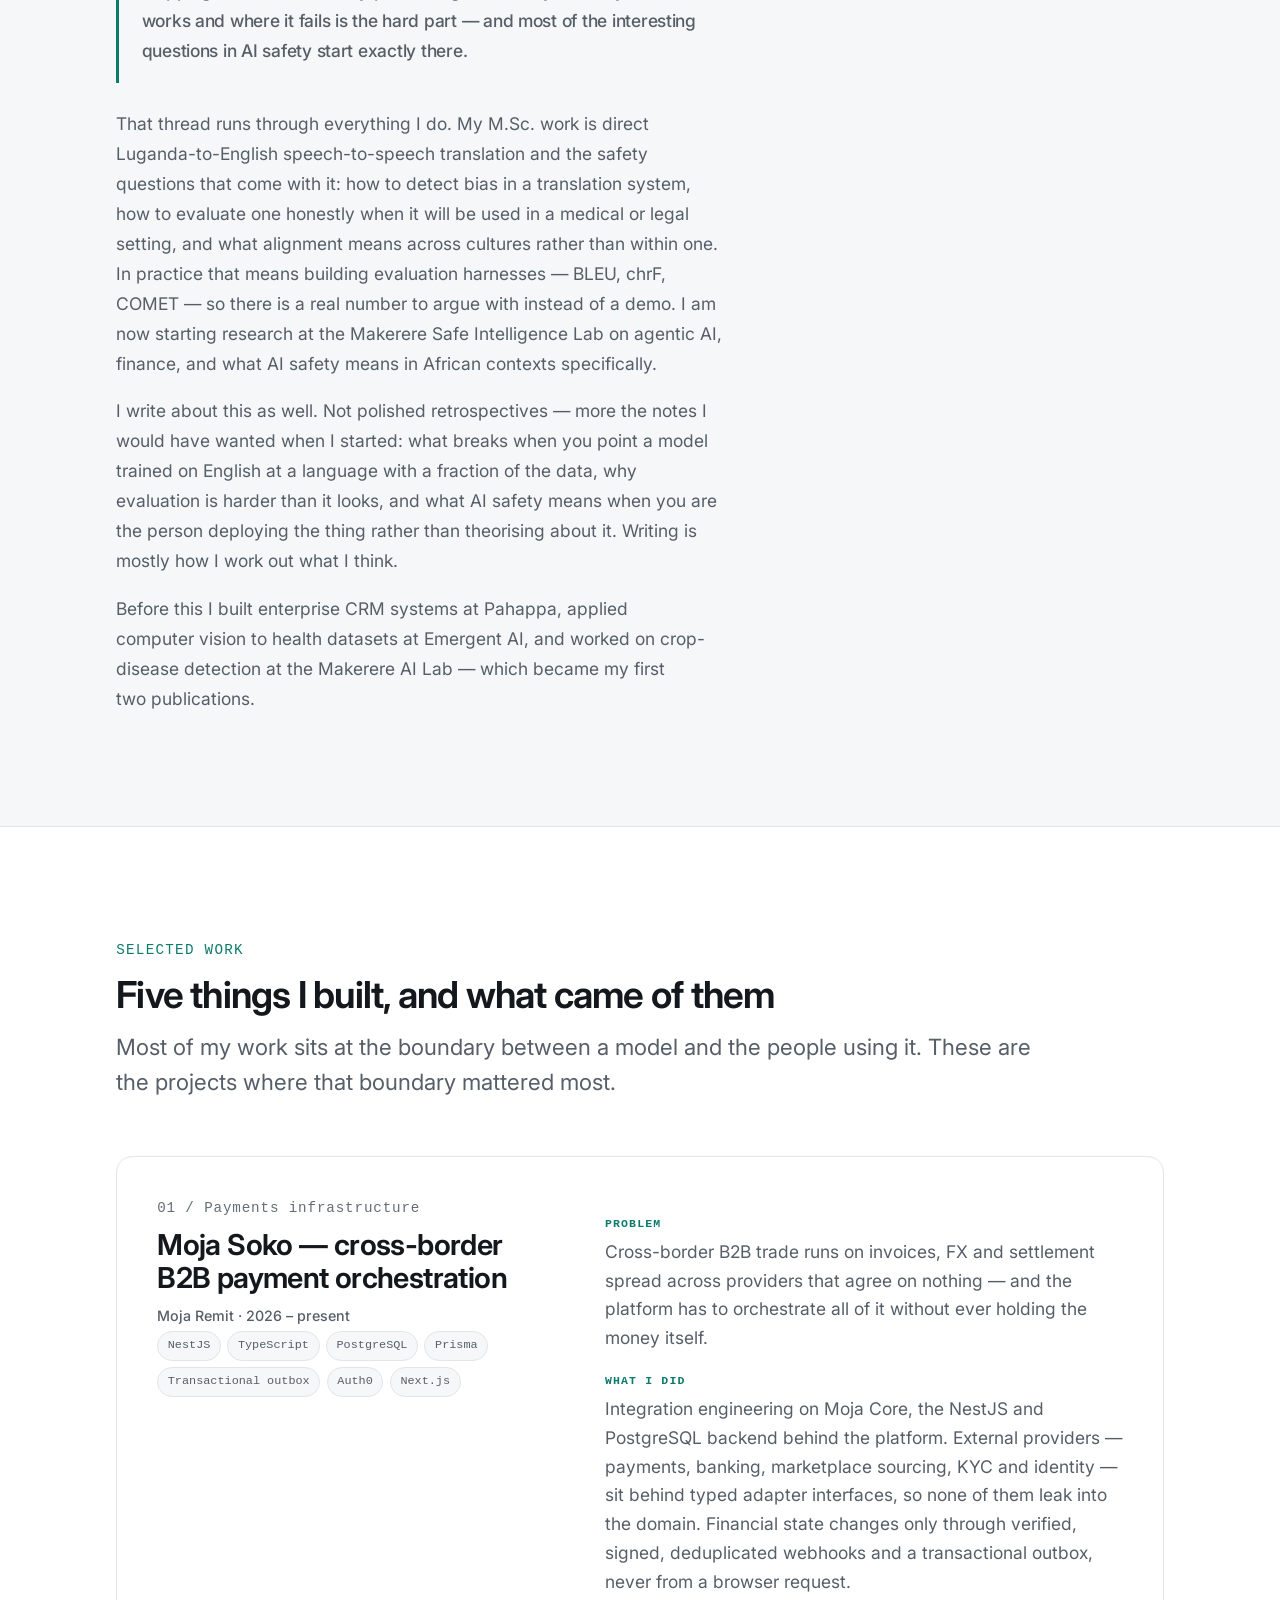
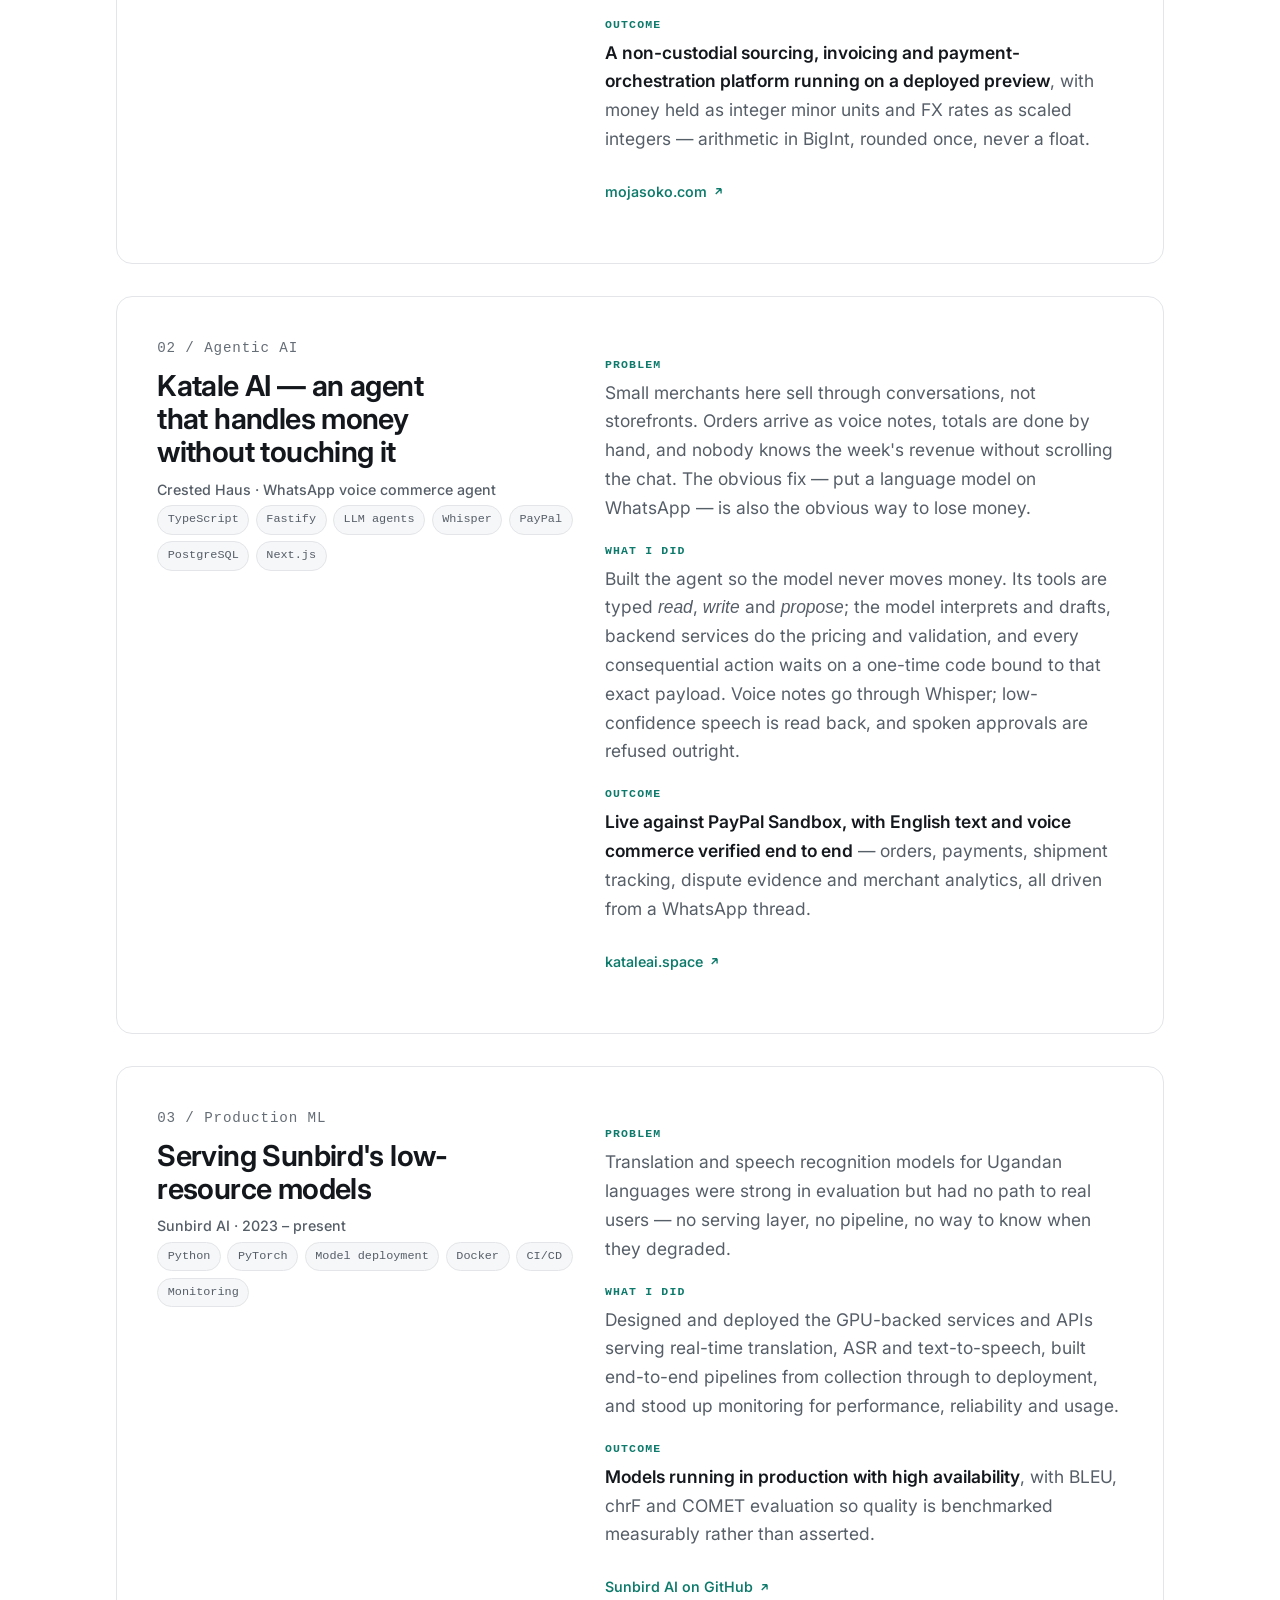
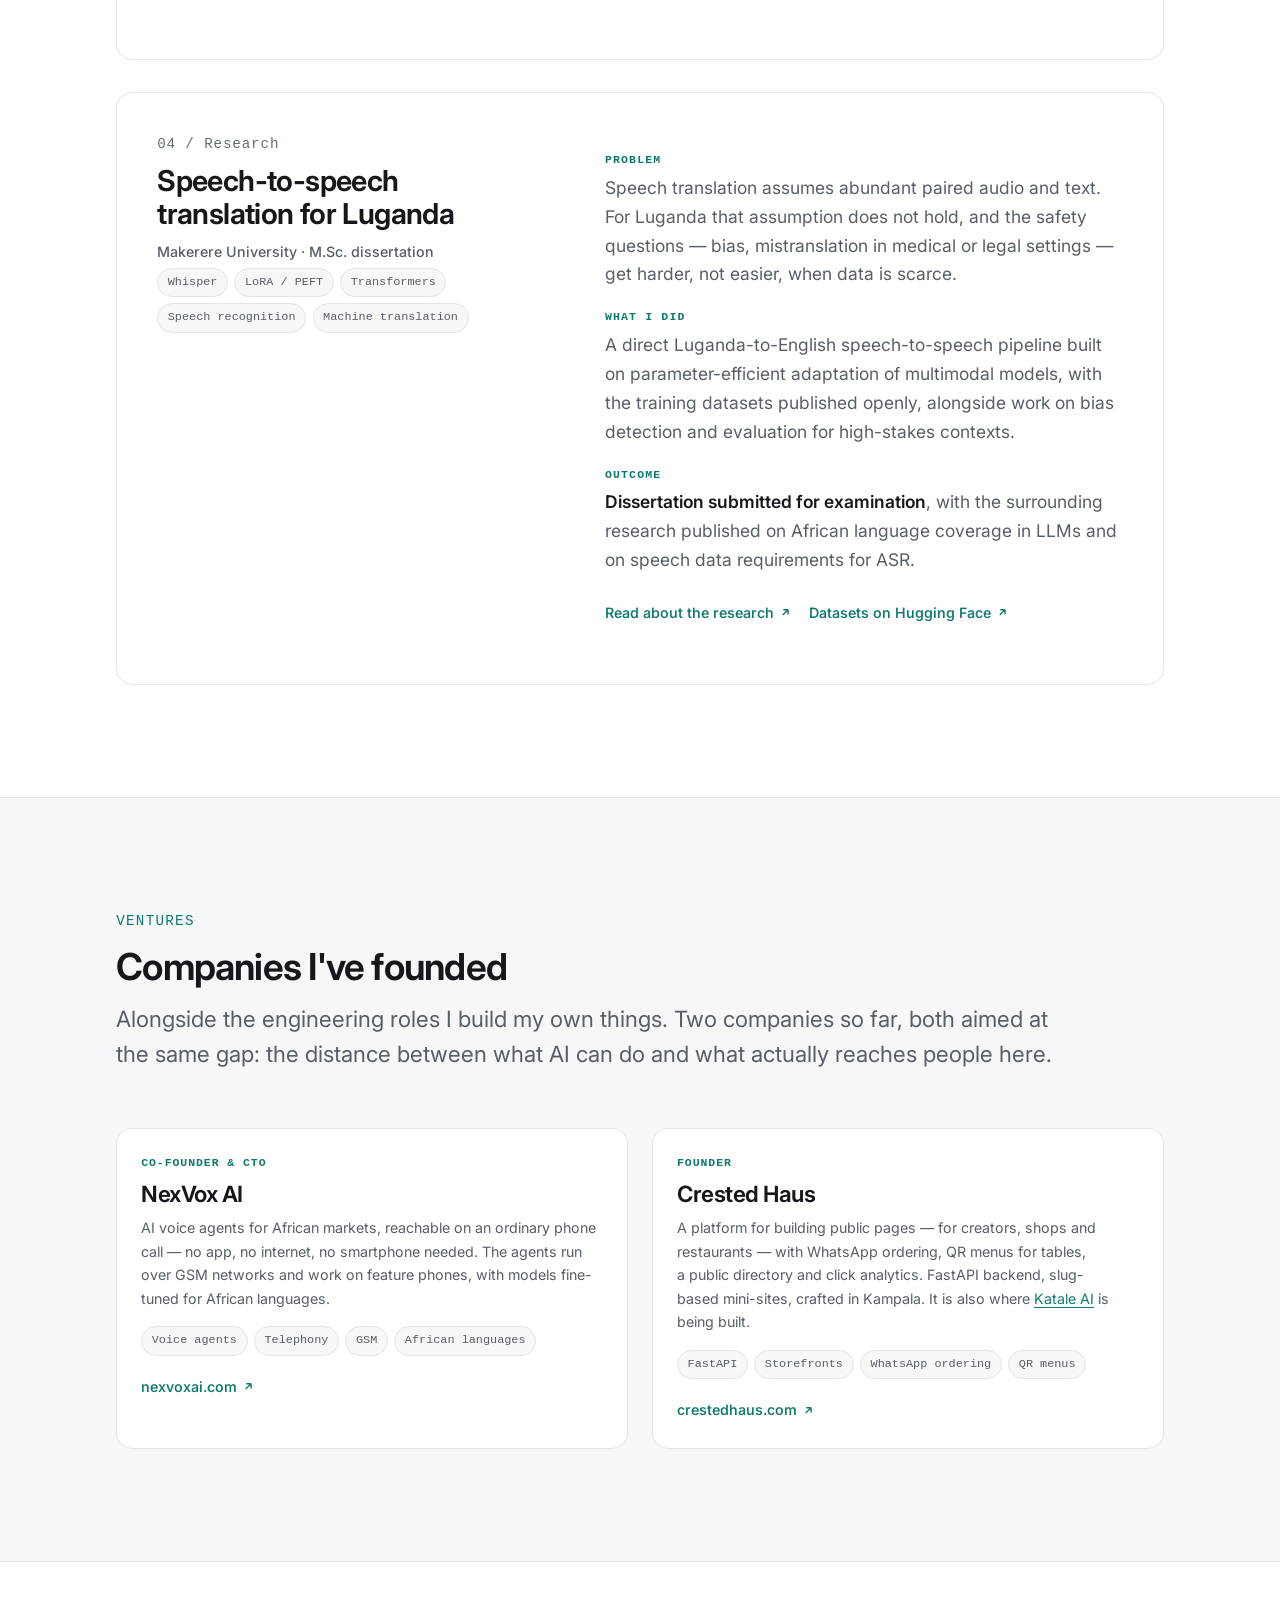
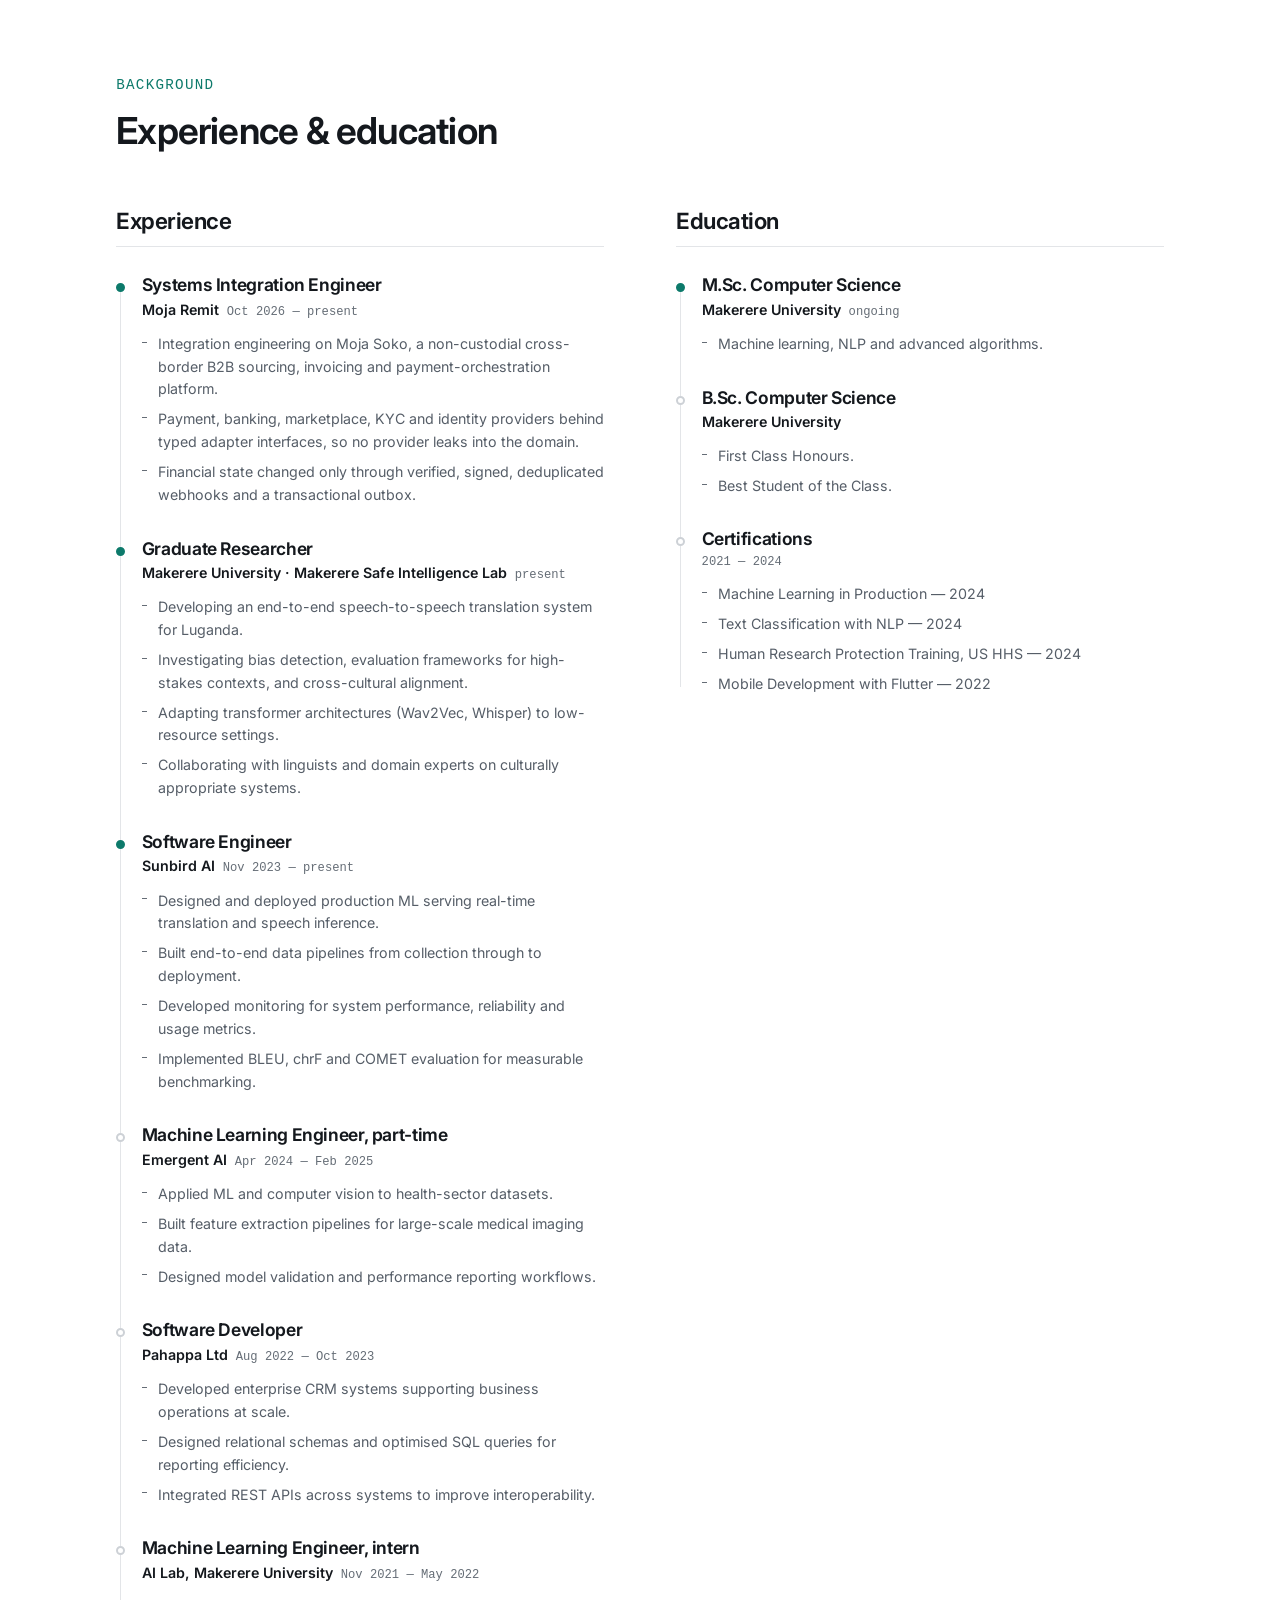
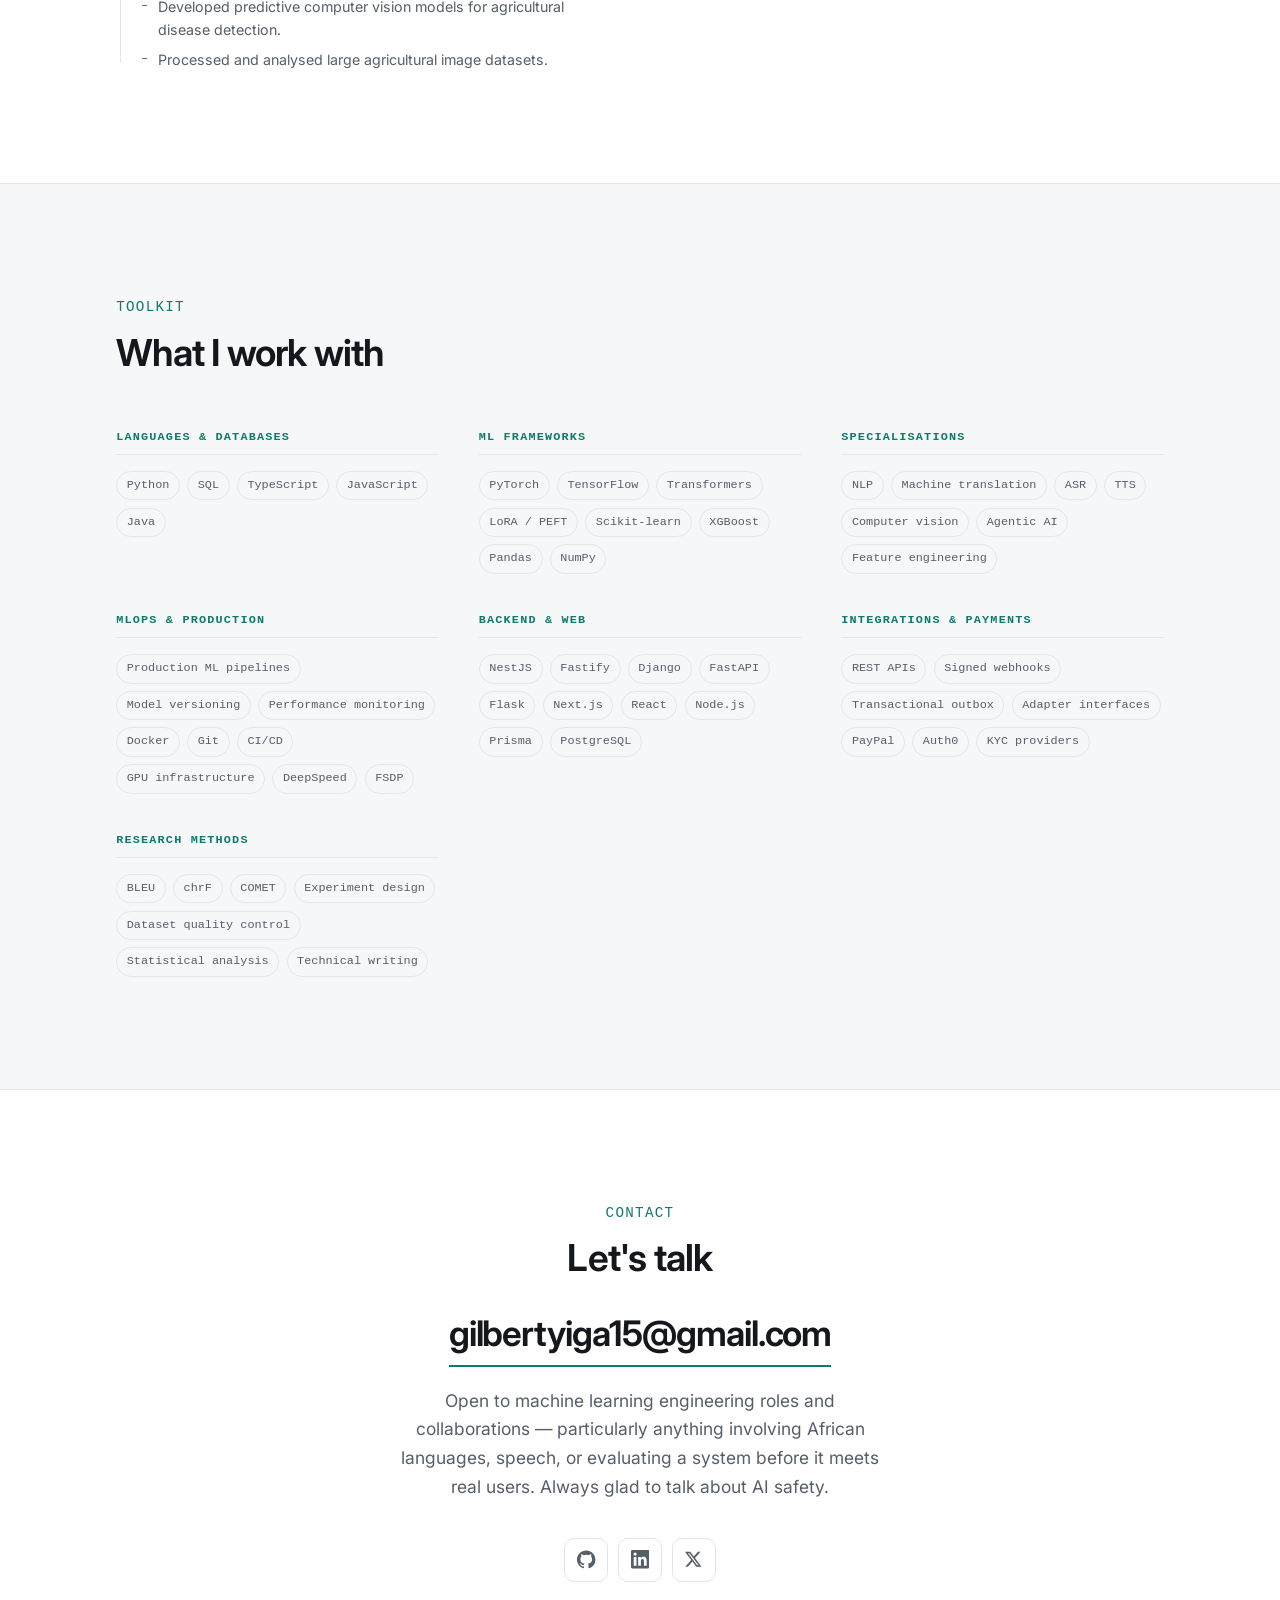
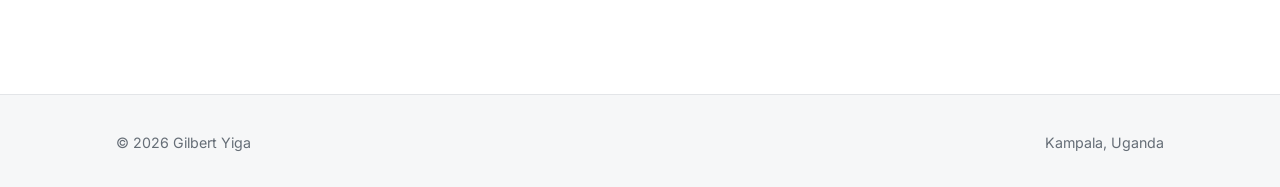
==== commit b710c0a6: "Removed some projects" ====
--- a/index.html
+++ b/index.html
@@ -83,7 +83,7 @@
           <div>
             <p class="eyebrow">Machine Learning Engineer · Kampala, Uganda</p>
             <h1 class="hero__name">Gilbert Yiga</h1>
-            <p class="hero__role">I build machine learning systems for <em>low-resource African languages</em>, and run them in production.</p>
+            <p class="hero__role">I build AI systems for <em>low-resource African countries</em>, and run them in production.</p>
             <p class="hero__bio">
               The part that interests me most is what comes after the model works:
               whether it is safe enough to trust where it will actually be used, and how
@@ -304,7 +304,7 @@
           <article class="case reveal">
             <div>
               <p class="case__index">03 / Production ML</p>
-              <h3 class="case__title">Serving Sunbird's translation and speech models</h3>
+              <h3 class="case__title">Serving Sunbird's low-resource models</h3>
               <p class="case__context">Sunbird AI &middot; 2023 &ndash; present</p>
               <div class="tags">
                 <span class="tag">Python</span>
@@ -376,63 +376,8 @@
             </dl>
           </article>
 
-          <article class="case reveal">
-            <div>
-              <p class="case__index">05 / Computer vision</p>
-              <h3 class="case__title">Explainable Black Sigatoka detection</h3>
-              <p class="case__context">Makerere AI Lab &middot; 2 papers, Springer</p>
-              <div class="tags">
-                <span class="tag">TensorFlow</span>
-                <span class="tag">Computer vision</span>
-                <span class="tag">Explainable AI</span>
-                <span class="tag">Flutter</span>
-              </div>
-            </div>
-            <dl class="case__body">
-              <div class="case__block">
-                <dt>Problem</dt>
-                <dd>Black Sigatoka can destroy a banana plantation before a smallholder farmer recognises it. A model that simply says &ldquo;diseased&rdquo; is not enough &mdash; a farmer has to see why before acting on it.</dd>
-              </div>
-              <div class="case__block">
-                <dt>What I did</dt>
-                <dd>Built predictive vision models over large agricultural image datasets, then focused on making their decisions interpretable rather than opaque, and packaged the result into a mobile app for field use.</dd>
-              </div>
-              <div class="case__block">
-                <dt>Outcome</dt>
-                <dd><strong>Two peer-reviewed papers published with Springer</strong>, one of them as first author, plus a working detection model shipped inside a mobile application.</dd>
-              </div>
-              <div class="case__links">
-                <a class="link-arrow" href="publications.html">
-                  See the publications
-                  <svg viewBox="0 0 24 24" fill="none" stroke="currentColor" stroke-width="2.5" aria-hidden="true"><path d="M7 17L17 7M17 7H8M17 7v9"/></svg>
-                </a>
-              </div>
-            </dl>
-          </article>
-
-        </div>
-
-        <div class="also">
-          <h3 class="also__title">Also built</h3>
-          <ul class="also__list">
-            <li class="also__item">
-              <b>Amara Hub</b>
-              <span>Django WhatsApp webhook and review dashboard for structured speech-data collection at Sunbird AI.</span>
-            </li>
-            <li class="also__item">
-              <b>Low-resource language identification</b>
-              <span>Text-based language ID across multiple Ugandan languages, routing requests to the right model.</span>
-            </li>
-            <li class="also__item">
-              <b>Sunbird translation &amp; transcription web apps</b>
-              <span>React front-ends for the public-facing translation and speech tools.</span>
-            </li>
-            <li class="also__item">
-              <b>Blood Donation Uganda</b>
-              <span>Mobile app connecting blood donors with the people who need them.</span>
-            </li>
-          </ul>
-        </div>
+        </div>
+
       </div>
     </section>
 
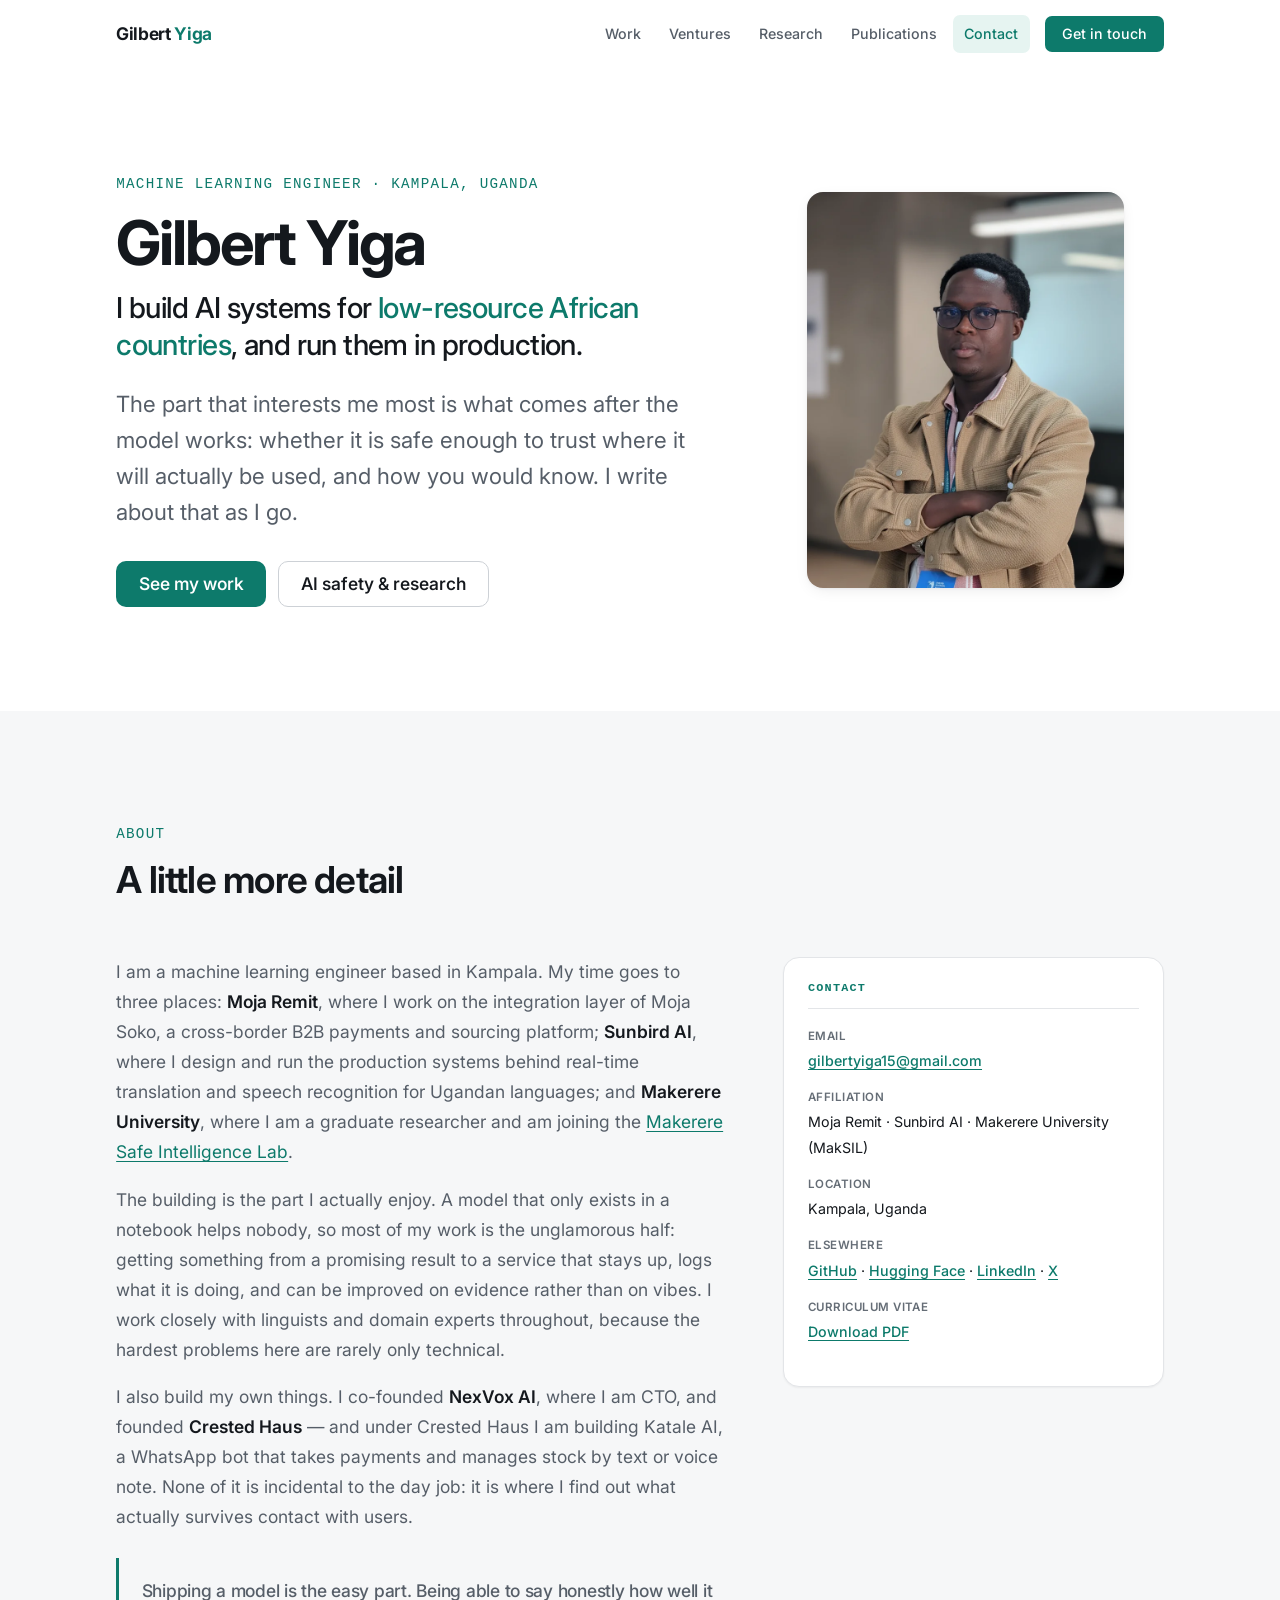
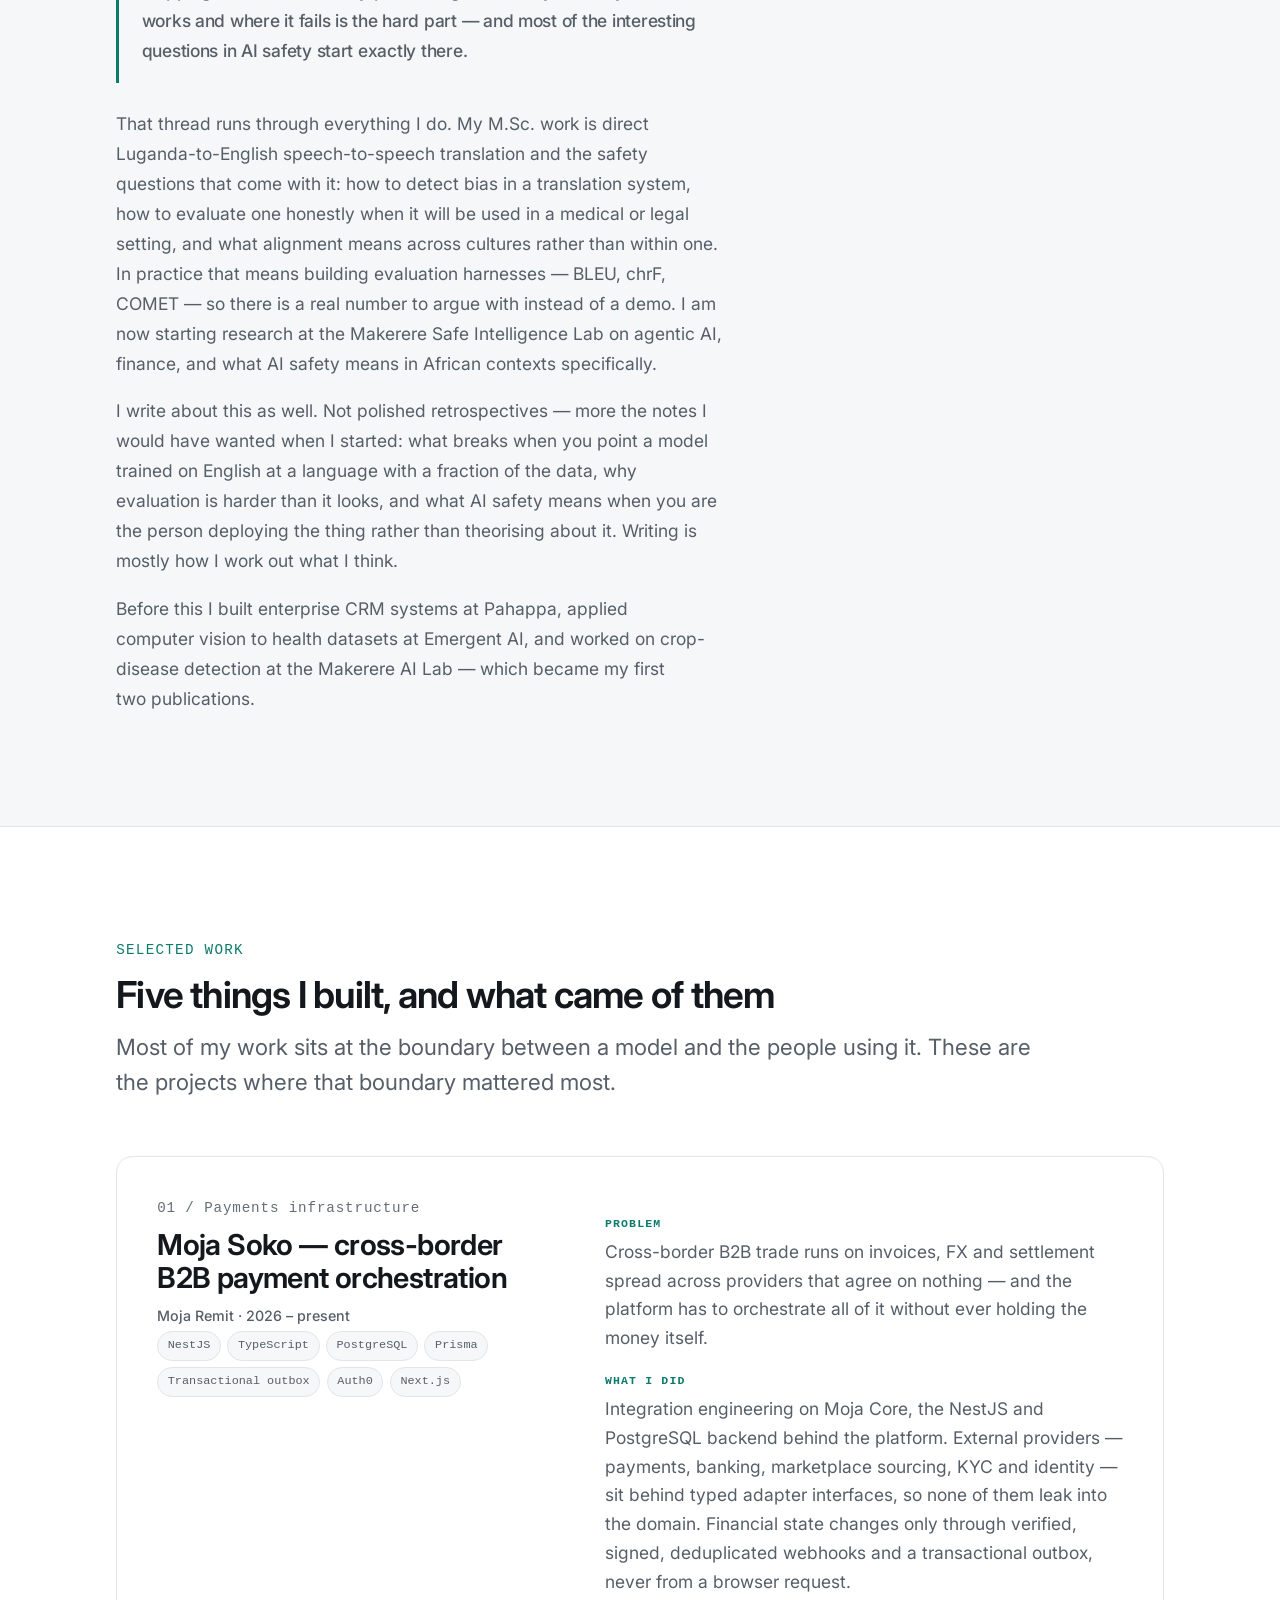
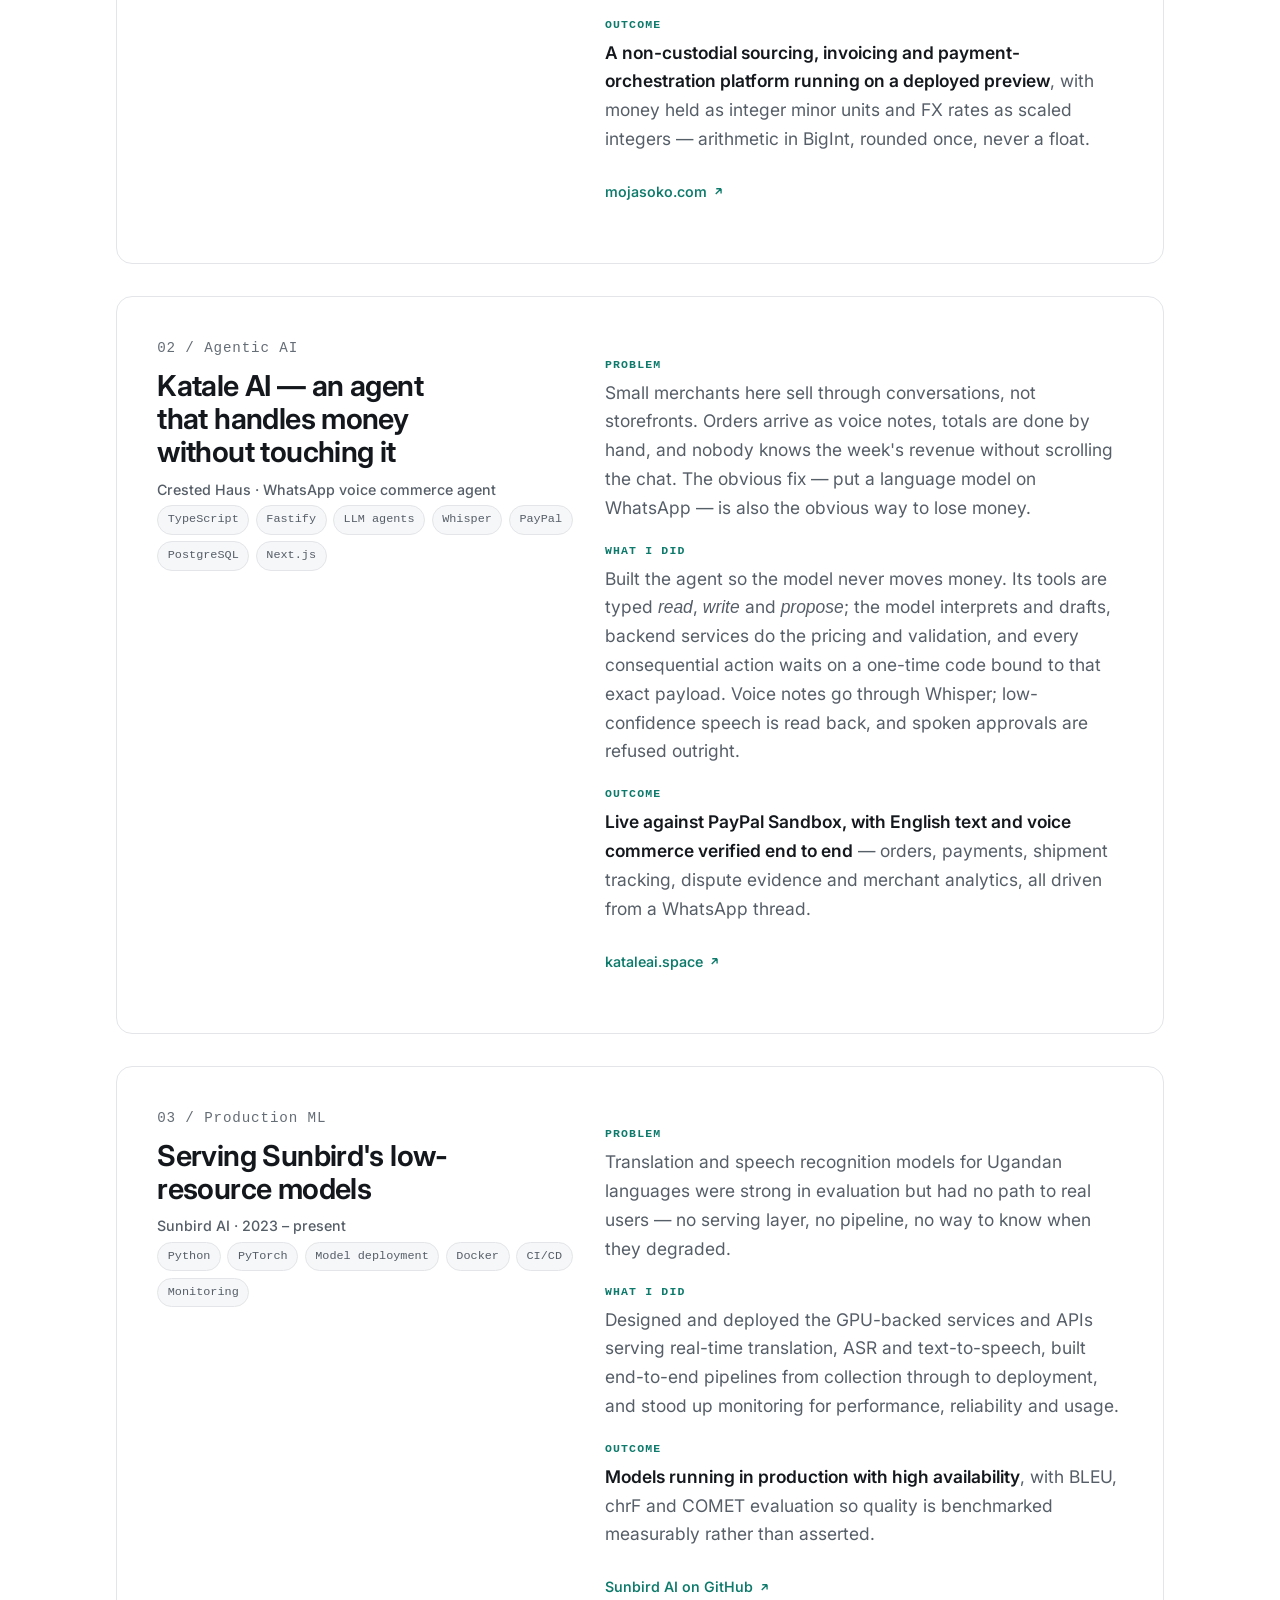
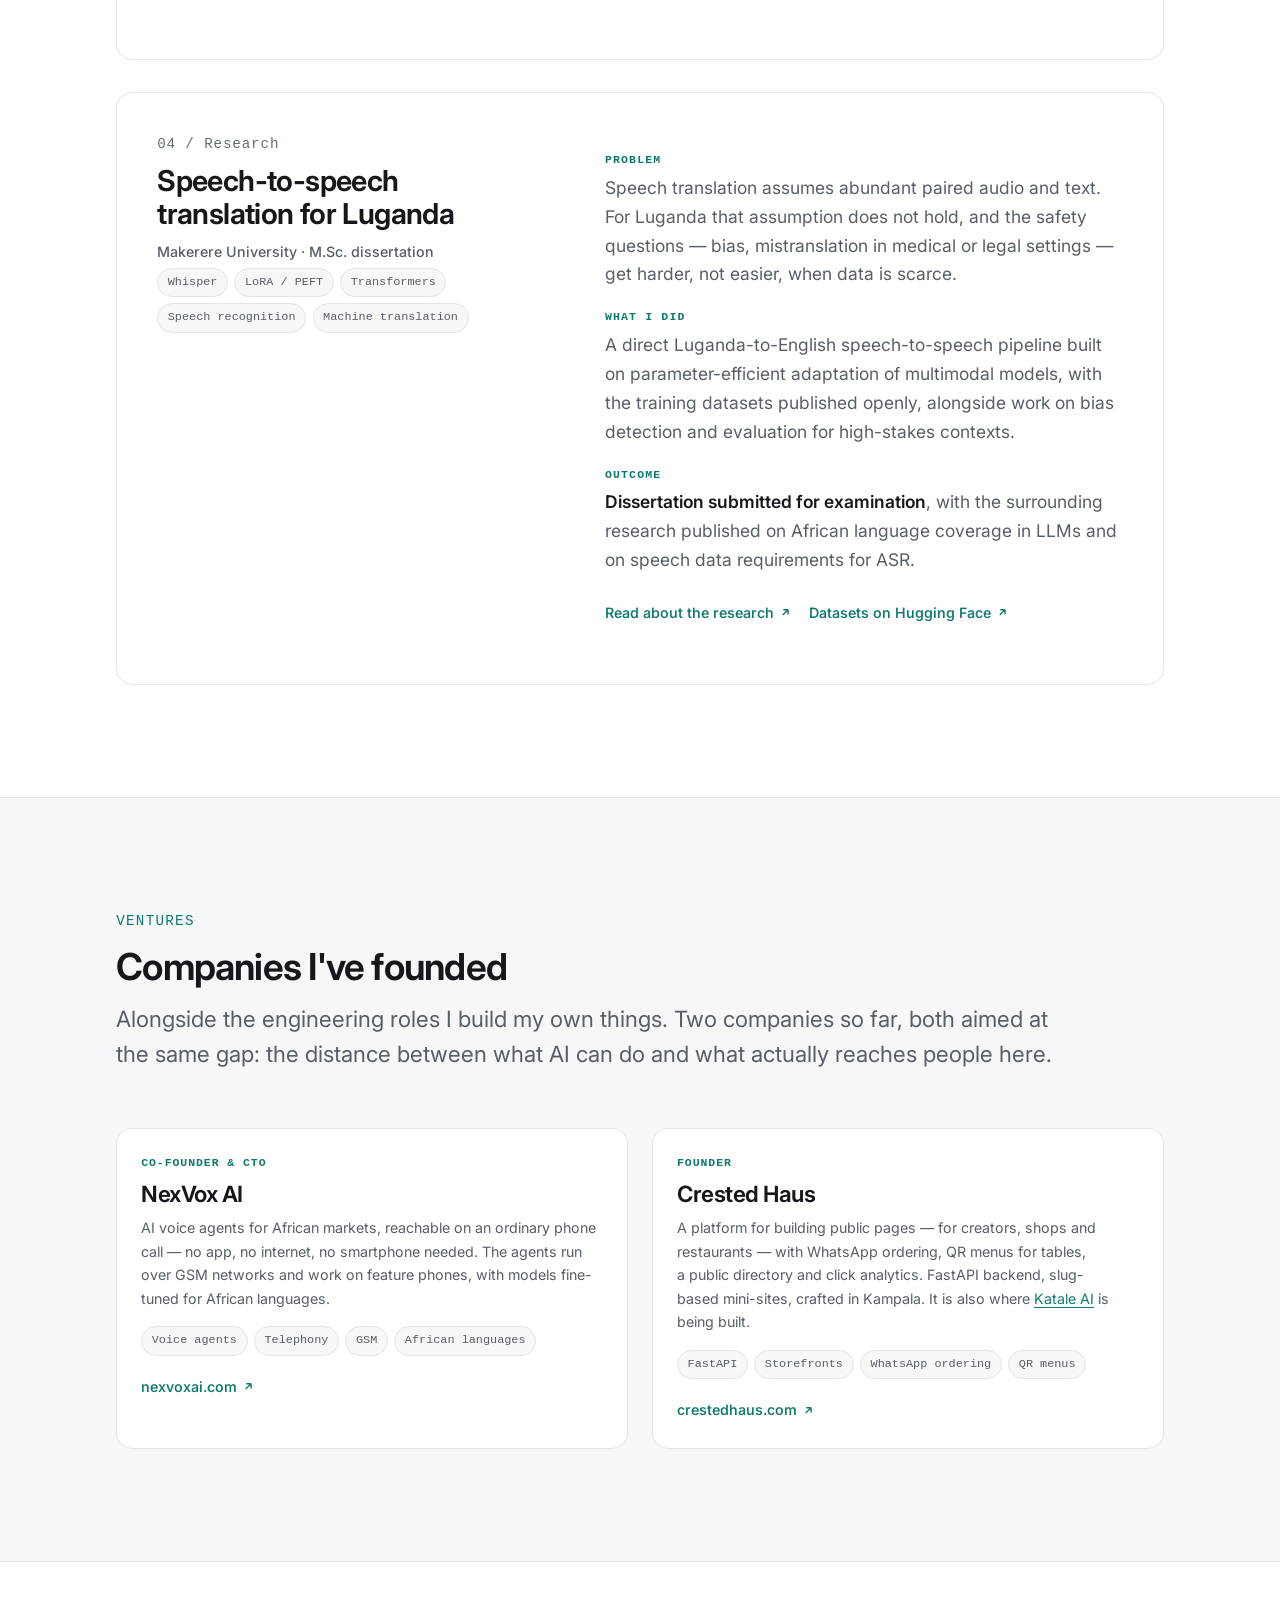
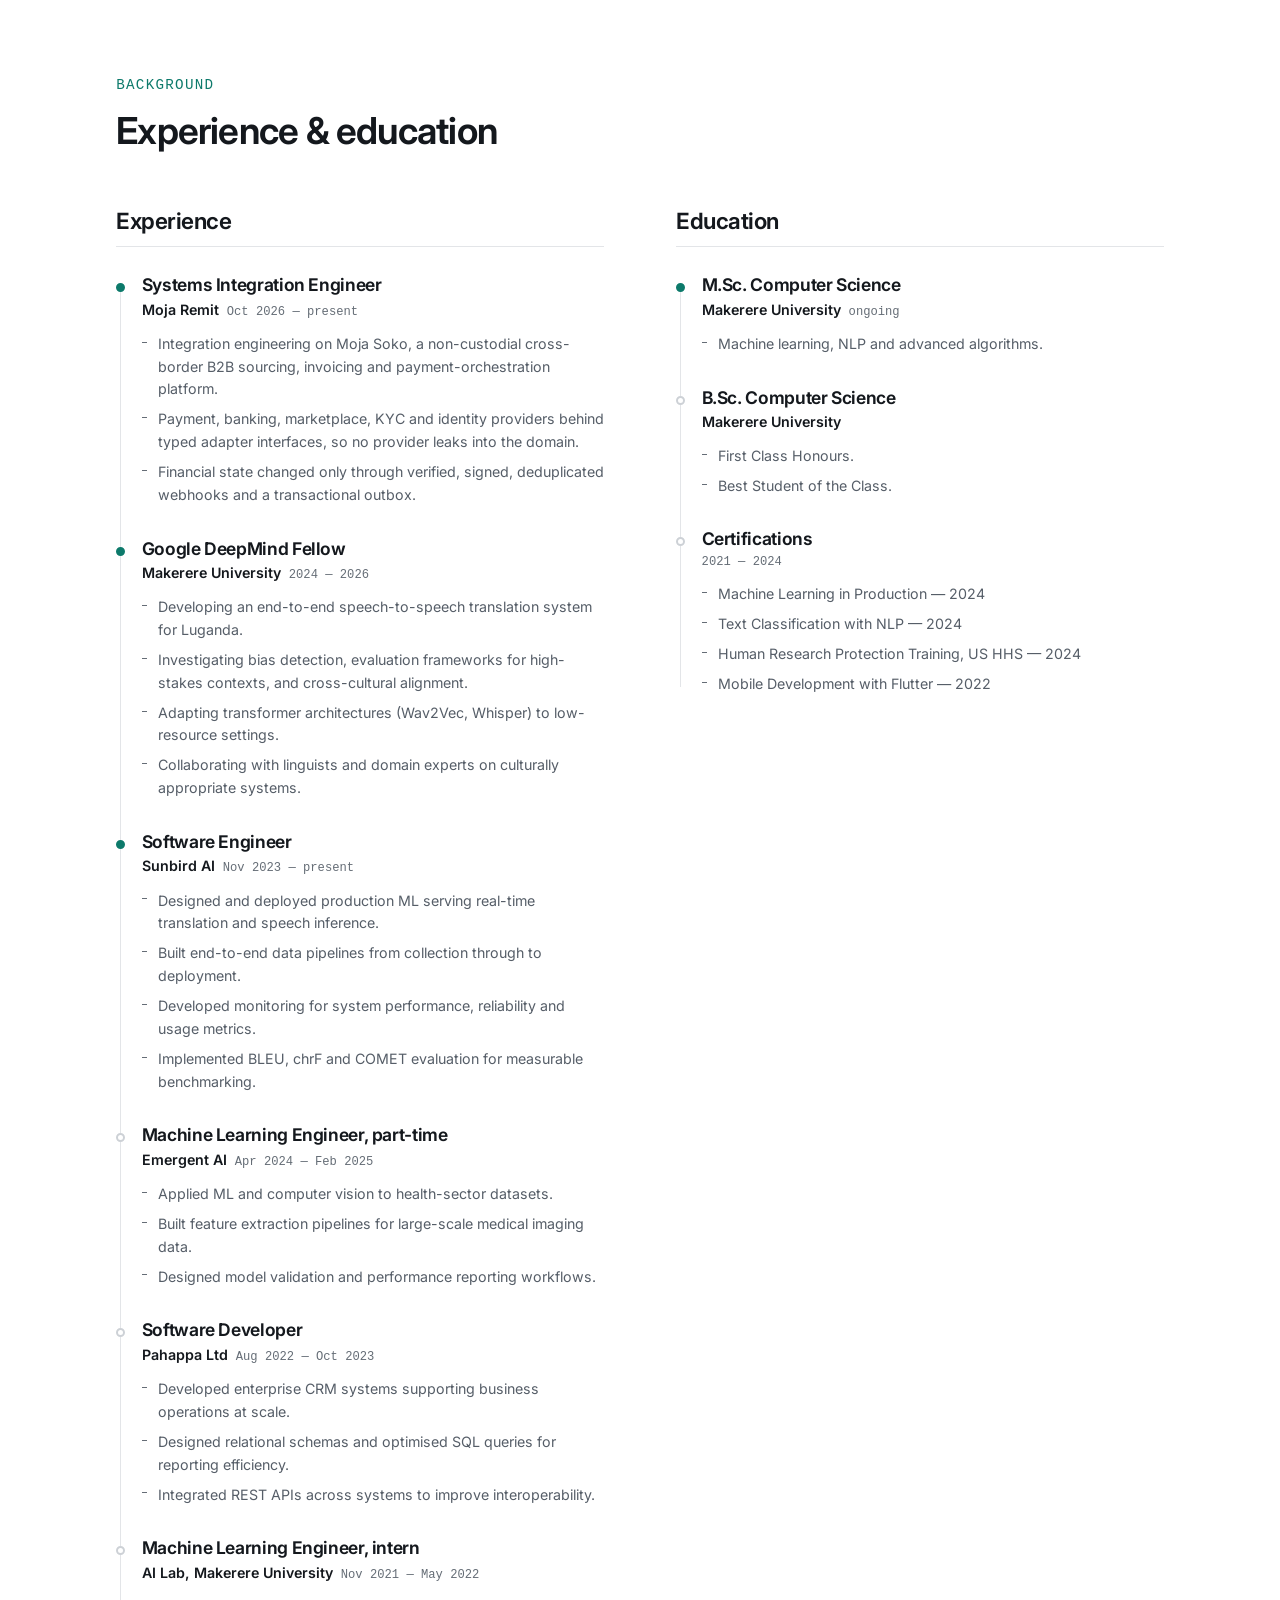
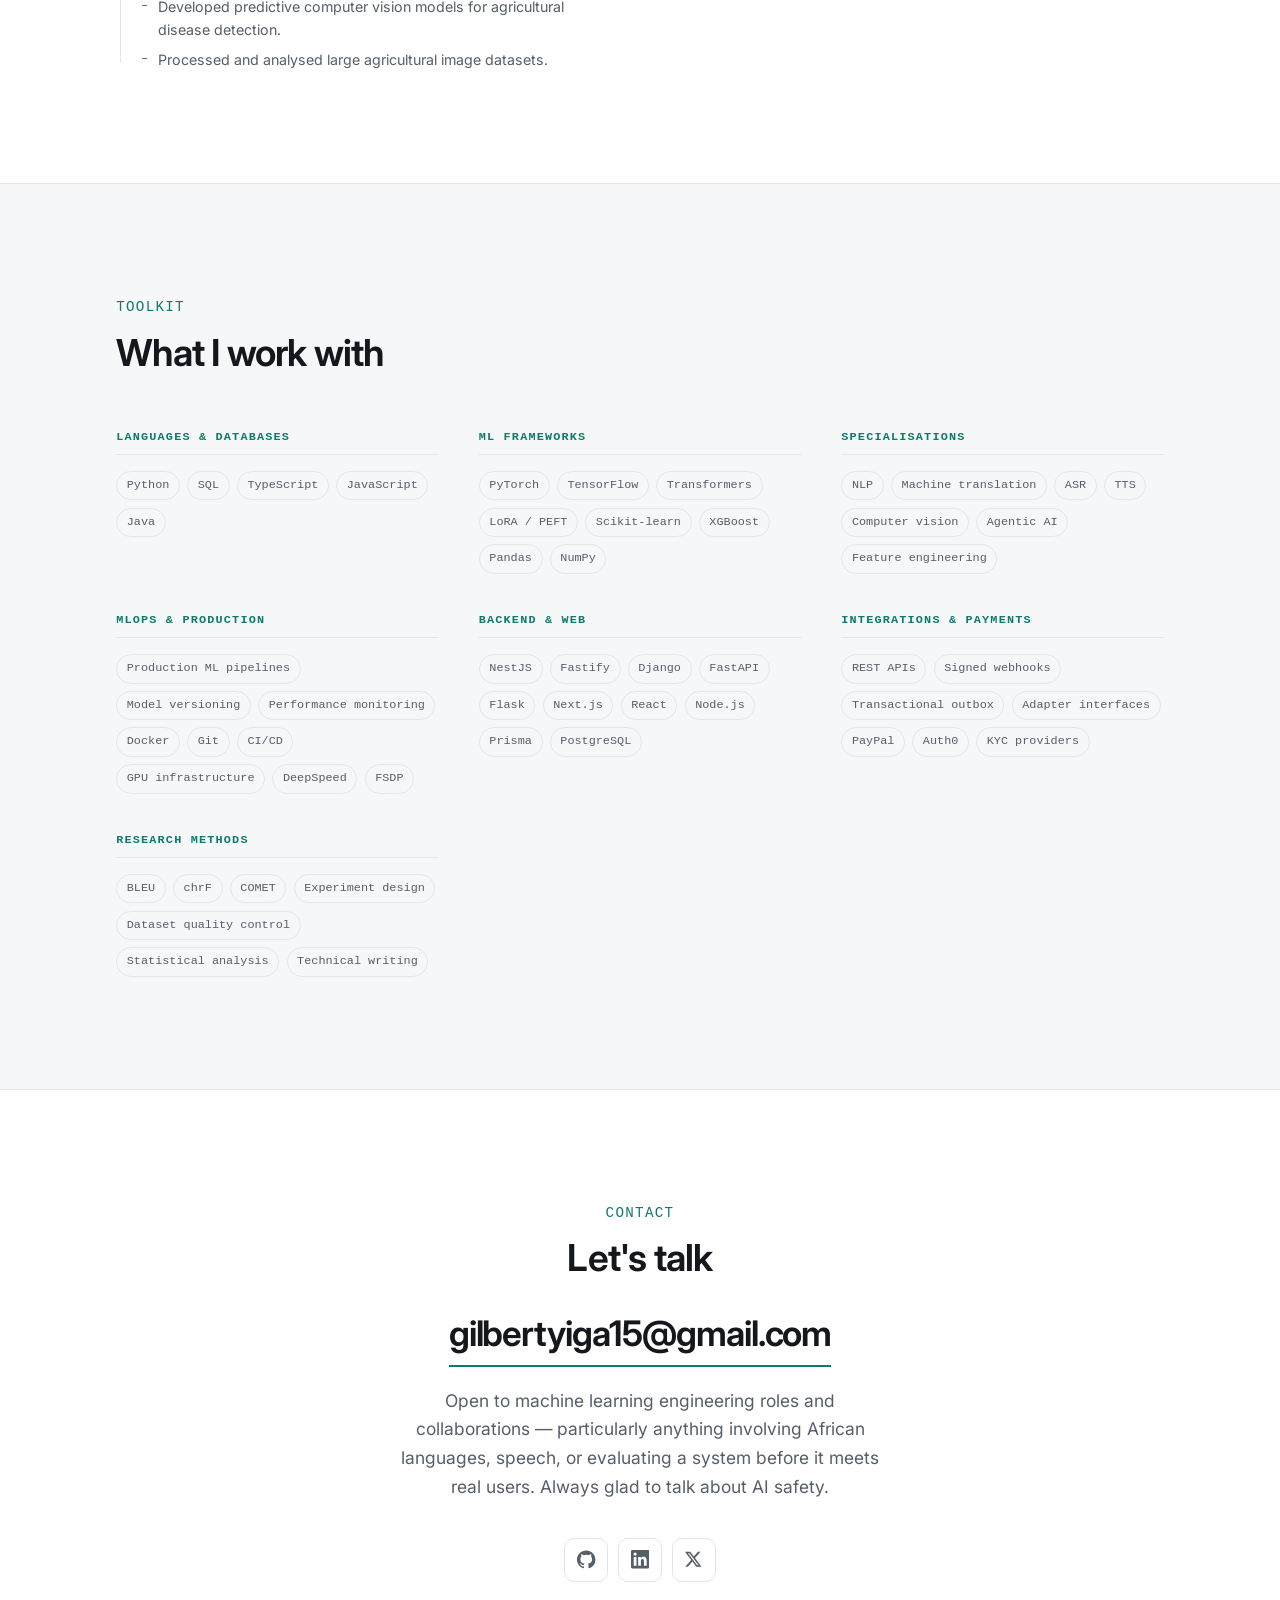
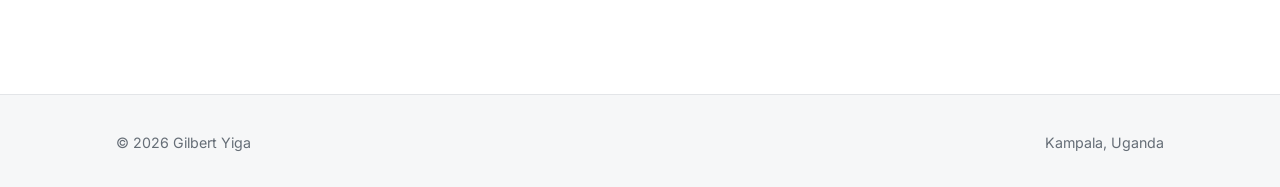
==== commit 11470af6: "Removed some projects" ====
--- a/index.html
+++ b/index.html
@@ -466,10 +466,10 @@
               </article>
 
               <article class="entry" data-current="true">
-                <h4 class="entry__role">Graduate Researcher</h4>
-                <p class="entry__meta">
-                  <span class="entry__org">Makerere University &middot; Makerere Safe Intelligence Lab</span>
-                  <span class="entry__dates">present</span>
+                <h4 class="entry__role">Google DeepMind Fellow</h4>
+                <p class="entry__meta">
+                  <span class="entry__org">Makerere University</span>
+                  <span class="entry__dates">2024 — 2026</span>
                 </p>
                 <ul class="entry__points">
                   <li>Developing an end-to-end speech-to-speech translation system for Luganda.</li>
